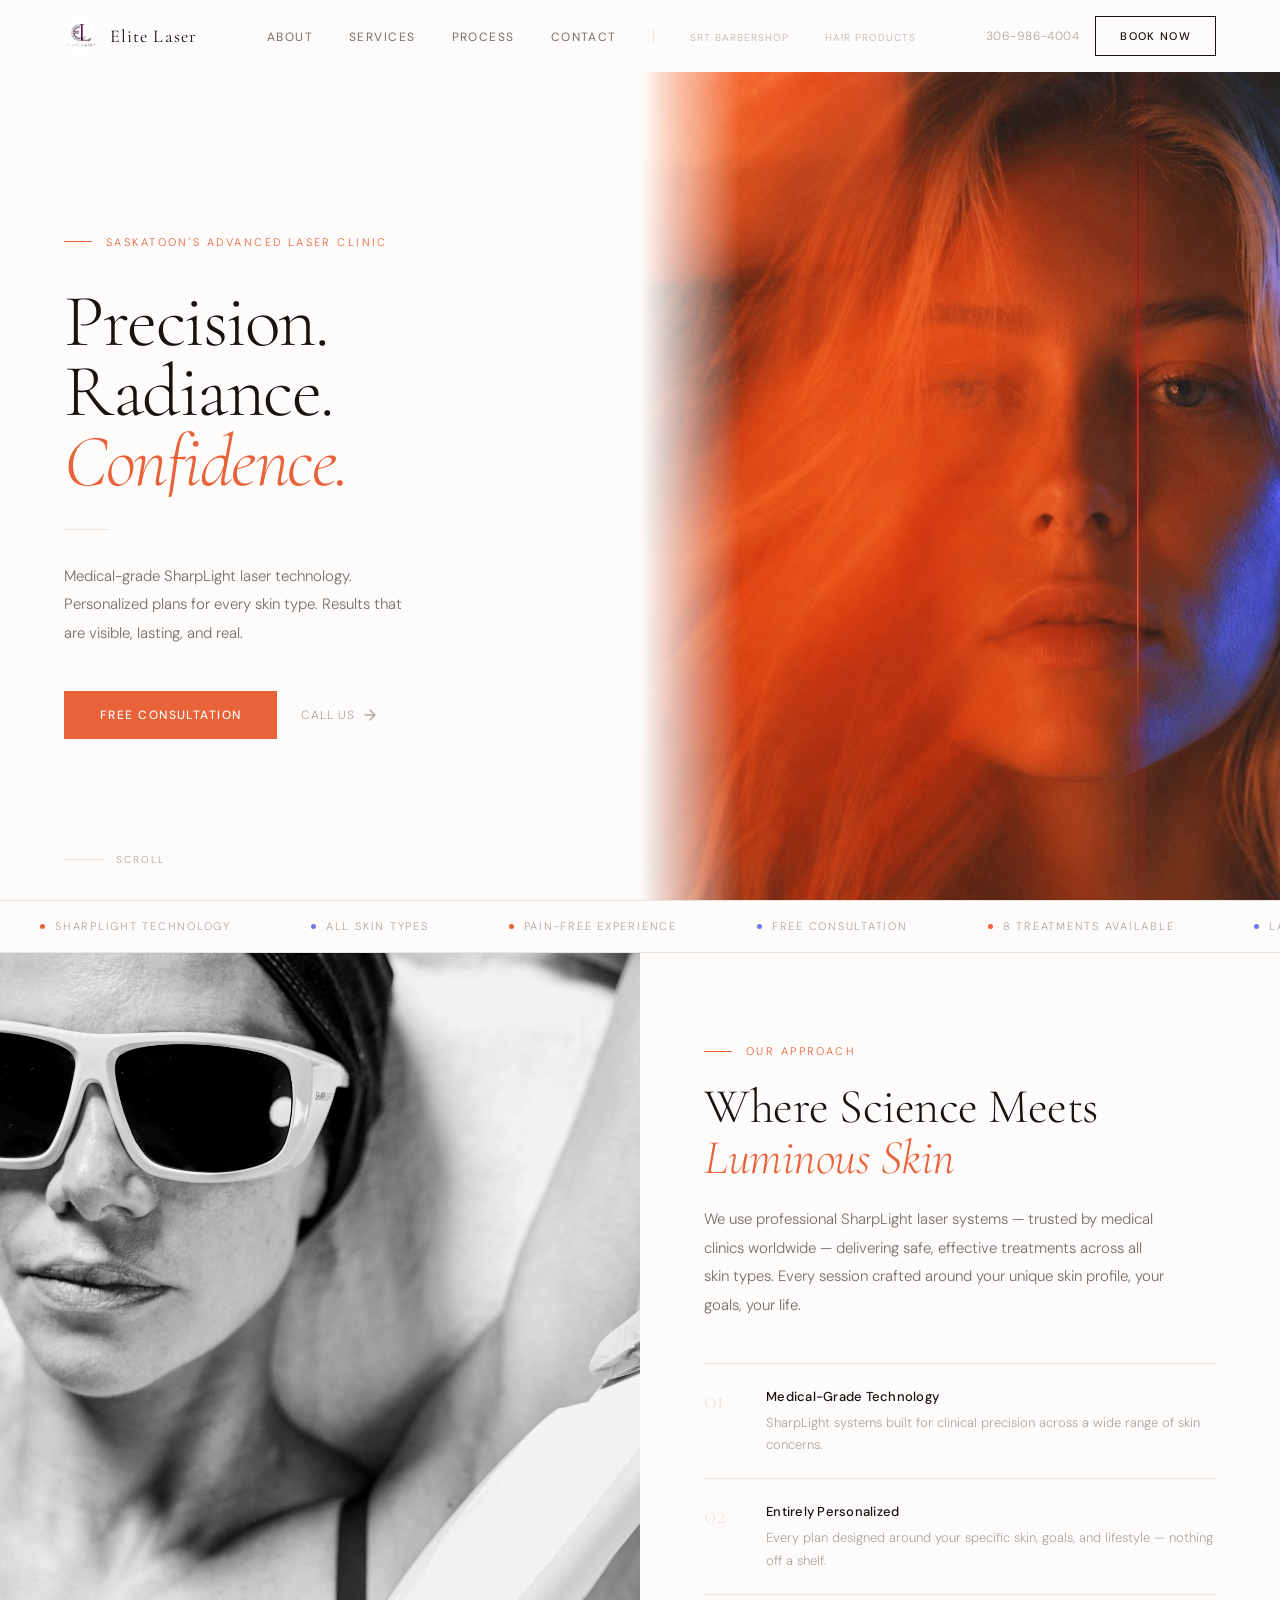
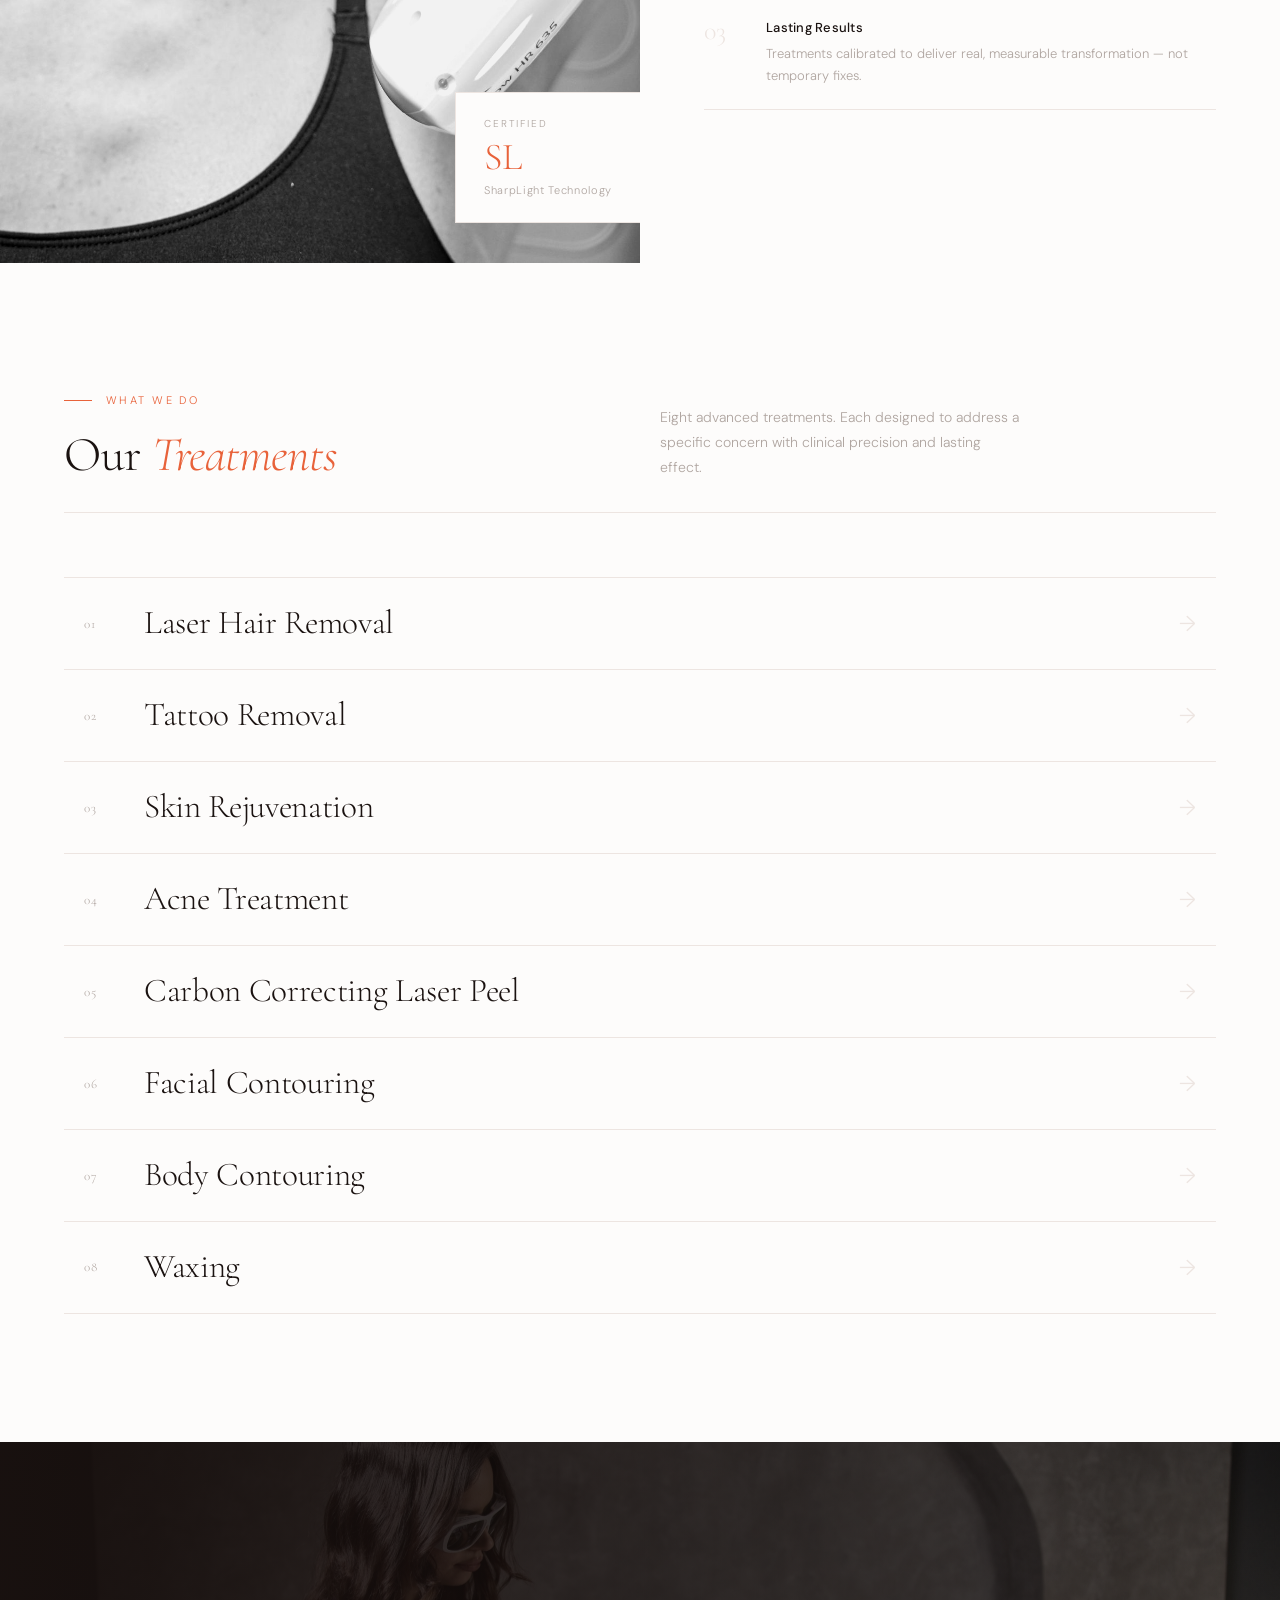
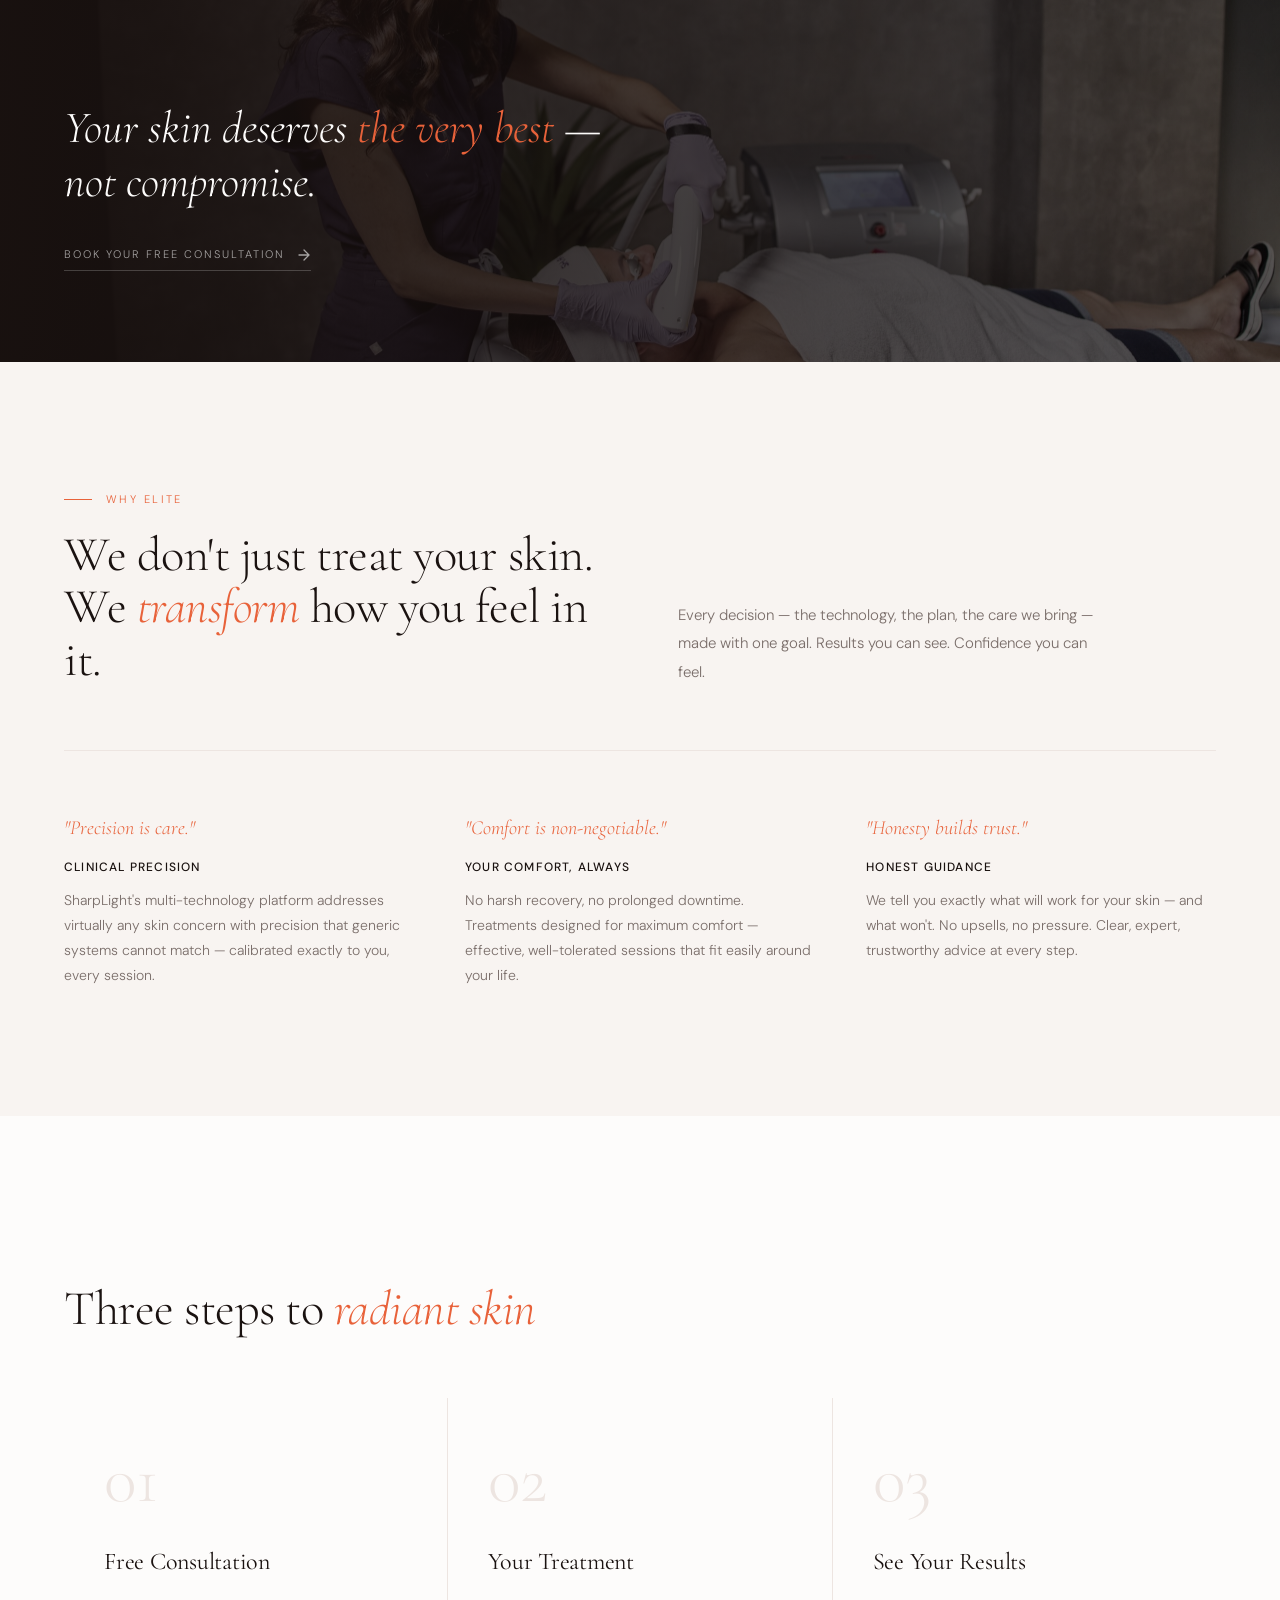
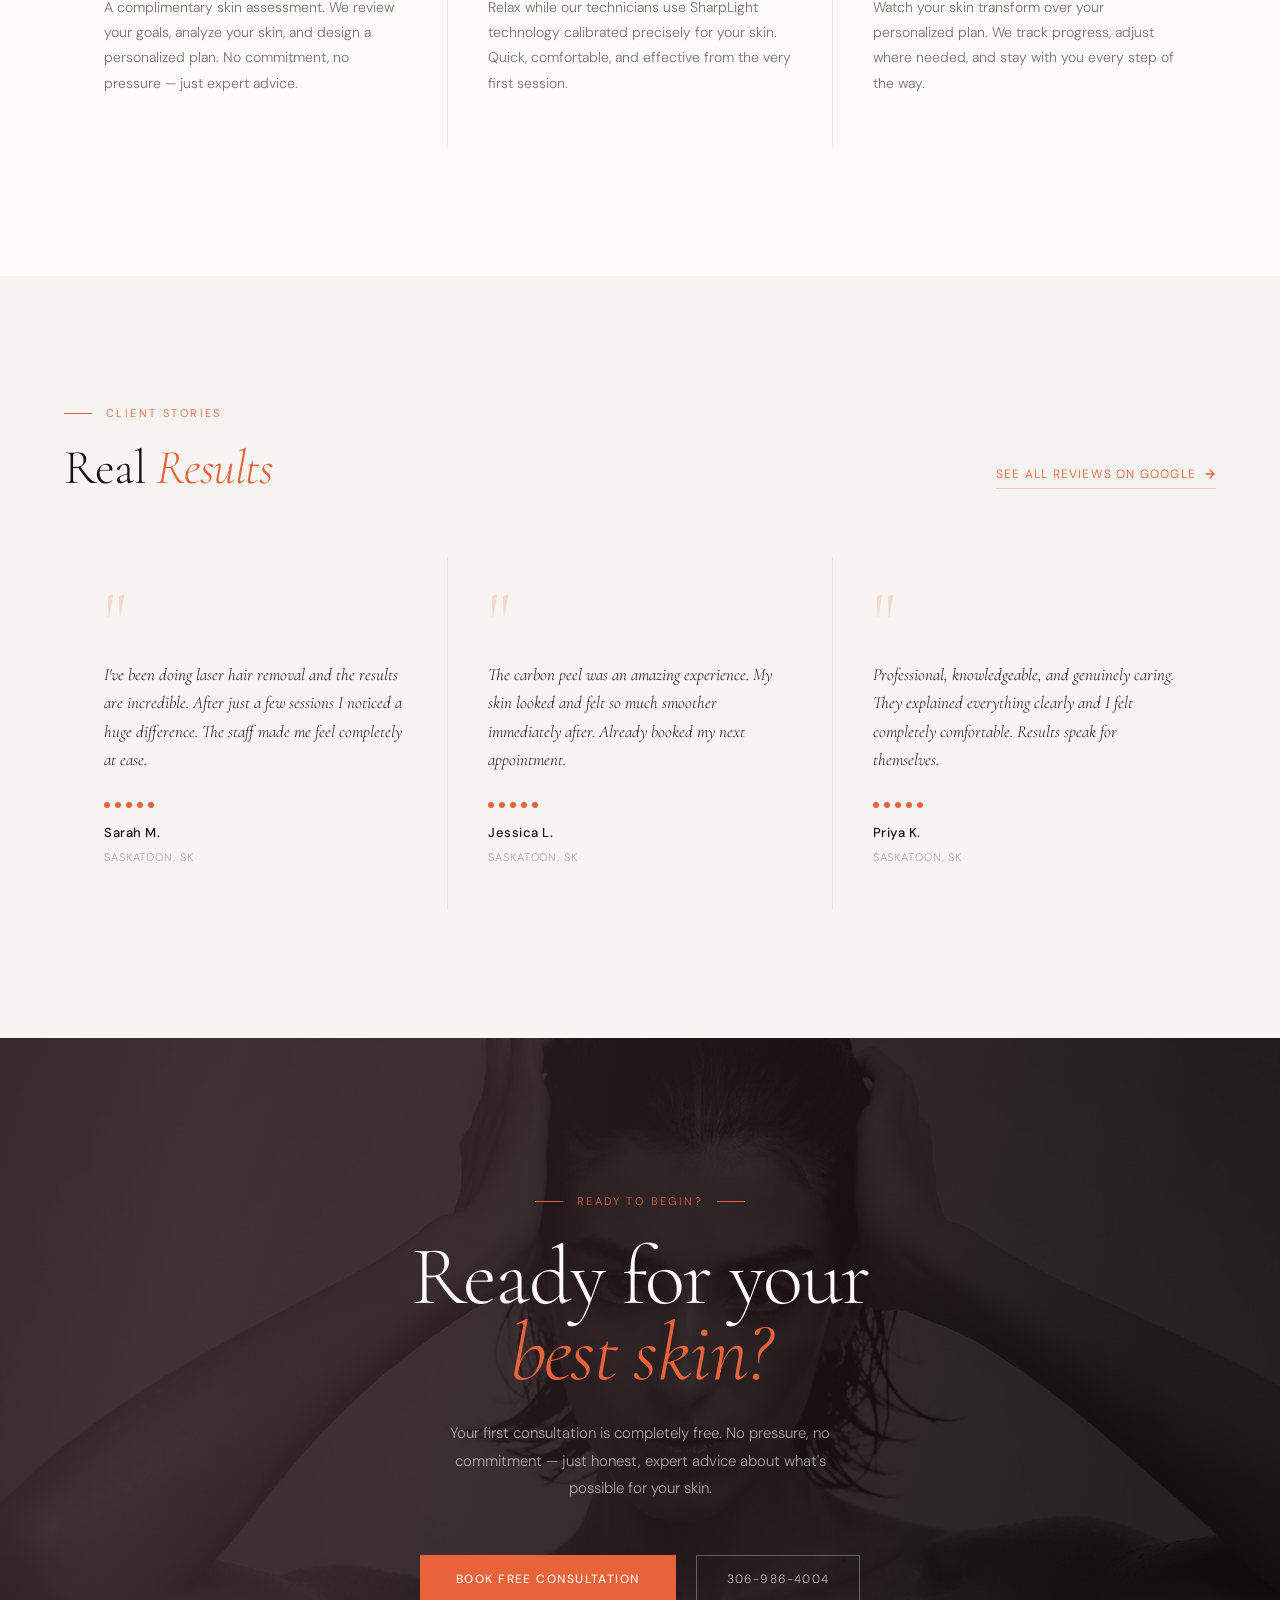
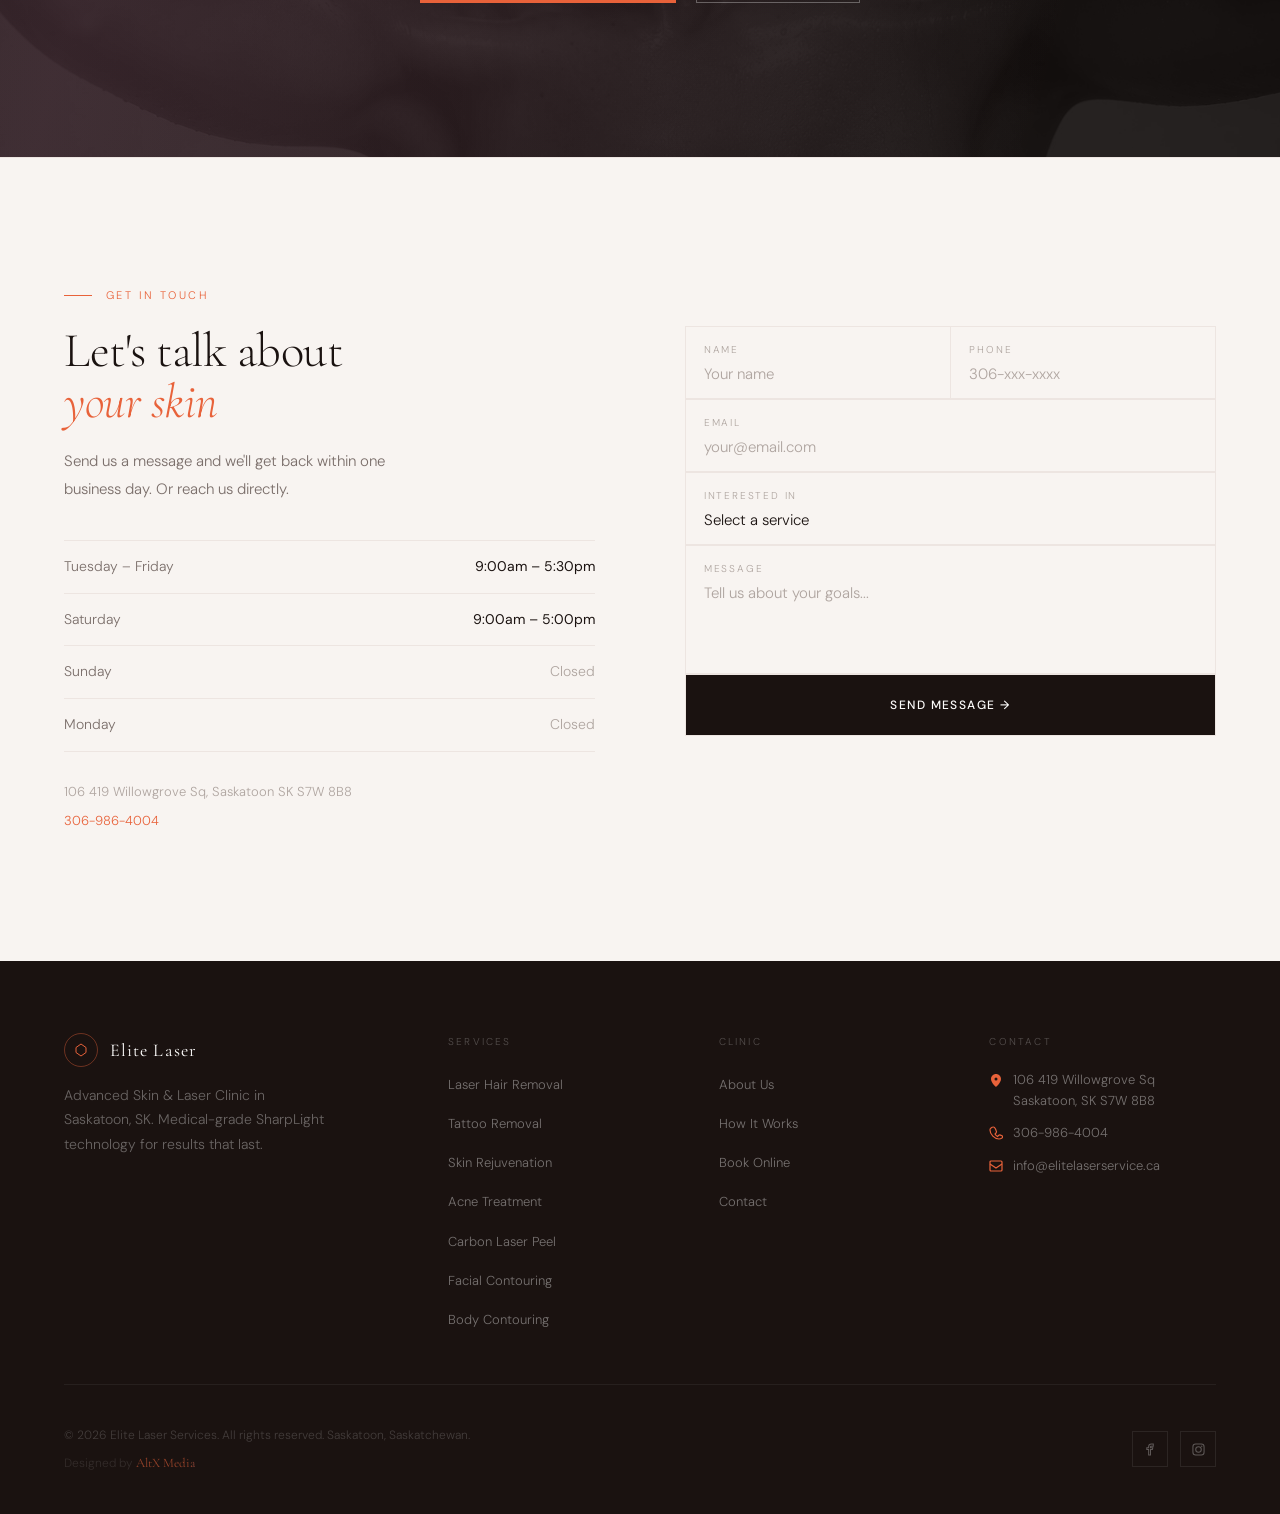
==== index.html @ a950fe48 "commit" ====
<!DOCTYPE html>
<html lang="en-CA">
<head>
<meta charset="UTF-8"/>
<meta name="viewport" content="width=device-width,initial-scale=1.0"/>
<meta http-equiv="X-UA-Compatible" content="IE=edge"/>

<!-- Primary SEO -->
<title>Elite Laser Services — Advanced Skin &amp; Laser Clinic Saskatoon | SharpLight Technology</title>
<meta name="description" content="Elite Laser Services in Saskatoon offers advanced laser treatments including laser hair removal, tattoo removal, skin rejuvenation, acne treatment, carbon laser peel, and body contouring. Medical-grade SharpLight technology. Free consultation."/>
<meta name="keywords" content="laser clinic Saskatoon, laser hair removal Saskatoon, tattoo removal Saskatoon, skin rejuvenation Saskatoon, acne laser treatment, carbon laser peel, body contouring, SharpLight laser, Elite Laser Services"/>
<meta name="robots" content="index, follow, max-image-preview:large, max-snippet:-1, max-video-preview:-1"/>
<meta name="author" content="Elite Laser Services"/>
<meta name="geo.region" content="CA-SK"/>
<meta name="geo.placename" content="Saskatoon"/>
<meta name="geo.position" content="52.1332;-106.6700"/>
<meta name="ICBM" content="52.1332, -106.6700"/>
<link rel="canonical" href="https://elitelaserservice.ca/"/>

<!-- Open Graph / Facebook -->
<meta property="og:type" content="website"/>
<meta property="og:url" content="https://elitelaserservice.ca/"/>
<meta property="og:title" content="Elite Laser Services — Advanced Skin &amp; Laser Clinic Saskatoon"/>
<meta property="og:description" content="Medical-grade SharpLight laser treatments in Saskatoon. Hair removal, tattoo removal, skin rejuvenation, and more. Free consultation."/>
<meta property="og:image" content="https://elitelaserservice.ca/hero.png"/>
<meta property="og:image:width" content="1200"/>
<meta property="og:image:height" content="630"/>
<meta property="og:locale" content="en_CA"/>
<meta property="og:site_name" content="Elite Laser Services"/>

<!-- Twitter Card -->
<meta name="twitter:card" content="summary_large_image"/>
<meta name="twitter:title" content="Elite Laser Services — Advanced Skin &amp; Laser Clinic Saskatoon"/>
<meta name="twitter:description" content="Medical-grade SharpLight laser treatments in Saskatoon. Free consultation."/>
<meta name="twitter:image" content="https://elitelaserservice.ca/hero.png"/>

<!-- Favicon placeholder -->
<link rel="icon" type="image/png" href="/favicon.png"/>
<link rel="apple-touch-icon" href="/favicon.png"/>
<meta name="theme-color" content="#1A1210"/>
<meta name="mobile-web-app-capable" content="yes"/>
<meta name="apple-mobile-web-app-status-bar-style" content="black-translucent"/>

<!-- Performance -->
<link rel="preload" href="hero.png" as="image"/>
<link rel="dns-prefetch" href="https://fonts.googleapis.com"/>
<link rel="preconnect" href="https://fonts.googleapis.com"/>
<link rel="preconnect" href="https://fonts.gstatic.com" crossorigin/>
<link href="https://fonts.googleapis.com/css2?family=Cormorant+Garamond:ital,wght@0,300;0,400;0,600;1,300;1,400;1,600&family=DM+Sans:opsz,wght@9..40,300;9..40,400;9..40,500&display=swap" rel="stylesheet"/>
<style>
*,*::before,*::after{box-sizing:border-box;margin:0;padding:0}
:root{
  --white:#FDFCFB;
  --off:#F8F4F1;
  --fire:#E8623A;
  --fire-l:rgba(232,98,58,0.1);
  --fire-b:rgba(232,98,58,0.3);
  --fire-d:#C44820;
  --blue:#6B7AE8;
  --blue-l:rgba(107,122,232,0.08);
  --ink:#1A1210;
  --mid:#7A6E6A;
  --muted:#AFA5A0;
  --border:#EDE5E1;
  --fd:'Cormorant Garamond',Georgia,serif;
  --fb:'DM Sans',sans-serif;
  --ease:cubic-bezier(0.16,1,0.3,1);
  --nav:72px;
  --g:clamp(20px,5vw,72px);
  --max:1360px;
}
html{font-size:16px;scroll-behavior:smooth}
body{background:var(--white);color:var(--ink);font-family:var(--fb);font-weight:300;line-height:1.7;overflow-x:hidden;cursor:none}
img{max-width:100%;display:block}
a{text-decoration:none;color:inherit}
button{border:none;background:none;font:inherit;cursor:none}
::selection{background:var(--fire-l);color:var(--fire-d)}

/* ══ CURSOR ══ */
#cd{position:fixed;width:7px;height:7px;background:var(--fire);border-radius:50%;pointer-events:none;z-index:9999;left:-200px;top:-200px;transform:translate(-50%,-50%);box-shadow:0 0 6px 2px rgba(232,98,58,0.6);animation:pdot 2s ease-in-out infinite;will-change:left,top}
#cr{position:fixed;width:28px;height:28px;border:1px solid rgba(232,98,58,0.4);border-radius:50%;pointer-events:none;z-index:9998;left:-200px;top:-200px;transform:translate(-50%,-50%);animation:pring 2s ease-in-out infinite;will-change:left,top}
#cr2{position:fixed;width:52px;height:52px;border:1px solid rgba(232,98,58,0.12);border-radius:50%;pointer-events:none;z-index:9997;left:-200px;top:-200px;transform:translate(-50%,-50%);animation:pring2 2s ease-in-out infinite;will-change:left,top}
@keyframes pdot{0%,100%{box-shadow:0 0 4px 1px rgba(232,98,58,0.5);transform:translate(-50%,-50%) scale(1)}50%{box-shadow:0 0 12px 4px rgba(232,98,58,0.8);transform:translate(-50%,-50%) scale(1.4)}}
@keyframes pring{0%,100%{opacity:0.4;transform:translate(-50%,-50%) scale(1)}50%{opacity:0.85;transform:translate(-50%,-50%) scale(1.1)}}
@keyframes pring2{0%,100%{opacity:0.08;transform:translate(-50%,-50%) scale(1)}50%{opacity:0.2;transform:translate(-50%,-50%) scale(1.1)}}
body.hov #cd{animation:none;transform:translate(-50%,-50%) scale(1.1);box-shadow:0 0 8px 3px rgba(232,98,58,0.9)}
body.hov #cr{animation:none;opacity:0.9;transform:translate(-50%,-50%) scale(1);border-color:rgba(232,98,58,0.7);width:36px;height:36px}
body.hov #cr2{animation:none;opacity:0.12;transform:translate(-50%,-50%) scale(1)}

/* ══ NAV ══ */
nav{position:fixed;top:0;left:0;right:0;z-index:200;height:var(--nav);display:flex;align-items:center;transition:background .4s,box-shadow .4s,border-color .4s}
nav.sc{background:rgba(253,252,251,0.96);backdrop-filter:blur(20px);-webkit-backdrop-filter:blur(20px);border-bottom:1px solid var(--border);box-shadow:0 1px 24px rgba(26,18,16,0.05)}
.ni{width:100%;max-width:var(--max);margin:0 auto;padding:0 var(--g);display:flex;align-items:center;justify-content:space-between}
.logo{display:flex;align-items:center;gap:12px}
.logo-mark{width:34px;height:34px;border:1px solid var(--fire);border-radius:50%;display:flex;align-items:center;justify-content:center;transition:background .25s;flex-shrink:0;animation:logopulse 3s ease-in-out infinite}
@keyframes logopulse{
  0%,100%{box-shadow:0 0 0 0 rgba(232,98,58,0.0)}
  50%{box-shadow:0 0 0 6px rgba(232,98,58,0.18),0 0 16px rgba(232,98,58,0.1)}
}
.logo-mark:hover{background:var(--fire-l)}
.logo-text{font-family:var(--fd);font-size:18px;font-weight:400;letter-spacing:.06em;color:var(--ink)}
.nl{display:flex;gap:36px;list-style:none;align-items:center}
.nl a{font-size:12px;font-weight:400;letter-spacing:.12em;text-transform:uppercase;color:var(--mid);transition:color .25s;position:relative}
.nl-sep{width:1px;height:14px;background:var(--border);align-self:center;flex-shrink:0}
.nl-sister{font-size:10px !important;letter-spacing:.1em !important;color:var(--muted) !important;opacity:0.7}
.nl-sister:hover{opacity:1;color:var(--fire) !important}
.nl-sister::after{display:none !important}
.nl a::after{content:'';position:absolute;bottom:-3px;left:0;width:0;height:1px;background:var(--fire);transition:width .35s var(--ease)}
.nl a:hover{color:var(--ink)}.nl a:hover::after{width:100%}
.na{display:flex;align-items:center;gap:16px}
.nav-phone{font-size:12px;color:var(--muted);letter-spacing:.04em;transition:color .2s}
.nav-phone:hover{color:var(--ink)}
.nav-book{display:inline-flex;align-items:center;gap:8px;padding:10px 24px;border:1px solid var(--ink);color:var(--ink);font-family:var(--fb);font-size:11px;font-weight:500;letter-spacing:.12em;text-transform:uppercase;transition:background .25s,color .25s,border-color .25s}
.nav-book:hover{background:var(--fire);color:var(--white);border-color:var(--fire)}
.nav-toggle{display:none;flex-direction:column;gap:5px;width:24px;padding:3px 0;cursor:none}
.nav-toggle span{display:block;height:1px;background:var(--ink);transition:all .3s}
@media(max-width:1100px){
  .hero{display:block !important;position:relative;min-height:100svh;background:var(--ink)}
  .hero-right{display:none !important;width:0 !important;height:0 !important;overflow:hidden !important;position:absolute !important}
  .hero-mobile-bg{display:block !important;position:absolute;top:0;left:0;right:0;bottom:0;width:100%;height:100%;object-fit:cover;object-position:center center;filter:brightness(0.28) saturate(0.5);z-index:0}
  .hero-left{position:relative;z-index:1;width:100% !important;min-height:100svh;display:flex !important;flex-direction:column !important;justify-content:center !important;padding:clamp(100px,14vh,130px) 24px 56px !important;background:transparent !important}
  .hero-h{color:var(--white) !important}
  .hero-sub{color:rgba(255,255,255,0.65) !important}
  .hero-divider{background:rgba(255,255,255,0.15) !important}
  .hero-scroll-text{color:rgba(255,255,255,0.4) !important}
  .btn-ghost{color:rgba(255,255,255,0.5) !important}
  .btn-ghost:hover{color:var(--white) !important}
  nav:not(.sc) .logo-text{color:var(--white)}
  nav:not(.sc) .nav-phone{color:rgba(255,255,255,0.55)}
  nav:not(.sc) .nav-book{border-color:rgba(255,255,255,0.4);color:var(--white)}
  nav:not(.sc) .nav-book:hover{background:var(--fire);border-color:var(--fire)}
  nav:not(.sc) .nav-toggle span{background:var(--white)}
  nav:not(.sc) .logo-mark{border-color:rgba(255,255,255,0.5)}
  .about{display:block !important}
  .about-img-wrap{min-height:300px}
  .about-badge{right:0}
  .services-header{grid-template-columns:1fr}
  .why-top{grid-template-columns:1fr}
  .why-cols{grid-template-columns:1fr 1fr}
  .process-steps{grid-template-columns:1fr}
  .testi-grid{grid-template-columns:1fr}
  .contact-inner{grid-template-columns:1fr}
  .foot-top{grid-template-columns:1fr 1fr}
}


/* ══ HERO ══ */
.hero{display:grid;grid-template-columns:1fr 1fr;min-height:100vh;min-height:100dvh;padding-top:var(--nav);overflow:hidden;position:relative}
.hero-left{display:flex;flex-direction:column;justify-content:center;padding:clamp(48px,6vh,80px) clamp(32px,5vw,88px);position:relative;z-index:1;background:var(--white);min-height:0}
.hero-eyebrow{display:flex;align-items:center;gap:14px;margin-bottom:36px;opacity:0;transform:translateY(16px);animation:up .8s var(--ease) .5s forwards}
.hero-eyebrow-line{width:28px;height:1px;background:var(--fire);flex-shrink:0}
.hero-eyebrow-text{font-size:11px;letter-spacing:.22em;text-transform:uppercase;color:var(--fire)}
.hero-h{font-family:var(--fd);font-size:clamp(52px,5.8vw,94px);font-weight:300;line-height:.94;letter-spacing:-.02em;color:var(--ink);opacity:0;transform:translateY(28px);animation:up 1.1s var(--ease) .7s forwards}

/* ── CONFIDENCE animated text ── */
.hero-h .fire-blue{
  display:block;font-style:italic;font-weight:300;
  background:linear-gradient(90deg,var(--fire) 0%,var(--fire) 30%,var(--blue) 50%,var(--fire) 70%,var(--fire) 100%);
  background-size:300% 100%;
  background-position:0% 50%;
  -webkit-background-clip:text;
  background-clip:text;
  -webkit-text-fill-color:transparent;
  color:transparent;
  animation:liquidFire 4s ease-in-out infinite 2s;
}
@keyframes liquidFire{
  0%{background-position:0% 50%}
  40%{background-position:100% 50%}
  60%{background-position:100% 50%}
  100%{background-position:0% 50%}
}

.hero-divider{width:44px;height:1px;background:var(--border);margin:32px 0;opacity:0;animation:fadein .8s ease 1.1s forwards}
.hero-sub{font-size:15px;color:var(--mid);line-height:1.9;max-width:340px;opacity:0;transform:translateY(12px);animation:up .8s var(--ease) 1s forwards}
.hero-actions{margin-top:44px;display:flex;align-items:center;gap:24px;flex-wrap:wrap;opacity:0;transform:translateY(12px);animation:up .8s var(--ease) 1.2s forwards}
.btn-primary{display:inline-flex;align-items:center;gap:10px;padding:14px 36px;background:var(--fire);color:var(--white);font-family:var(--fb);font-size:12px;font-weight:500;letter-spacing:.12em;text-transform:uppercase;transition:background .25s,transform .2s}
.btn-primary:hover{background:var(--fire-d);transform:translateY(-1px)}
.btn-ghost{display:inline-flex;align-items:center;gap:8px;font-size:12px;letter-spacing:.08em;color:var(--muted);text-transform:uppercase;transition:color .25s}
.btn-ghost svg{transition:transform .3s var(--ease)}
.btn-ghost:hover{color:var(--ink)}.btn-ghost:hover svg{transform:translateX(4px)}
.hero-scroll{position:absolute;bottom:32px;left:clamp(32px,5vw,88px);display:flex;align-items:center;gap:12px;opacity:0;animation:fadein .8s ease 2.2s forwards}
.hero-scroll-line{width:40px;height:1px;background:var(--border);position:relative;overflow:hidden}
.hero-scroll-line::after{content:'';position:absolute;top:0;left:-100%;width:100%;height:100%;background:var(--fire);animation:slideline 2.4s ease-in-out 2.4s infinite}
@keyframes slideline{0%{left:-100%}100%{left:100%}}
.hero-scroll-text{font-size:10px;letter-spacing:.2em;text-transform:uppercase;color:var(--muted)}

/* hero right */
.hero-right{position:relative;overflow:hidden;opacity:0;animation:fadein 1.2s ease .3s forwards;background:var(--ink)}
.hero-right img{width:100%;height:100%;object-fit:cover;object-position:center 15%}
.hero-bleed{position:absolute;top:0;left:0;width:100px;height:100%;background:linear-gradient(to right,var(--white),transparent);z-index:1;pointer-events:none}
/* laser canvas */
#laser-canvas{position:absolute;top:0;left:0;width:100%;height:100%;pointer-events:none;z-index:2}

@keyframes up{to{opacity:1;transform:none}}
@keyframes fadein{to{opacity:1}}

/* ══ TICKER ══ */
.ticker{border-top:1px solid var(--border);border-bottom:1px solid var(--border);background:var(--white);overflow:hidden;white-space:nowrap;position:relative}
.ticker-track{display:inline-flex;animation:ticker 22s linear infinite}
.ticker-track:hover{animation-play-state:paused}
.ticker-item{display:inline-flex;align-items:center;gap:10px;padding:16px 40px;font-size:11px;letter-spacing:.16em;text-transform:uppercase;color:var(--muted)}
.ticker-dot{width:5px;height:5px;border-radius:50%;background:var(--fire);flex-shrink:0}
.ticker-dot.blue{background:var(--blue)}
@keyframes ticker{0%{transform:translateX(0)}100%{transform:translateX(-50%)}}

/* ══ SHARED ══ */
.wrap{max-width:var(--max);margin:0 auto;padding:0 var(--g)}
.sec-label{display:flex;align-items:center;gap:14px;margin-bottom:20px}
.sec-label-line{width:28px;height:1px;background:var(--fire);flex-shrink:0}
.sec-label-text{font-size:11px;letter-spacing:.22em;text-transform:uppercase;color:var(--fire)}
.sec-h{font-family:var(--fd);font-size:clamp(34px,3.8vw,56px);font-weight:300;line-height:1.05;letter-spacing:-.01em;color:var(--ink)}
.sec-h em{font-style:italic;color:var(--fire)}
.body-copy{font-size:15px;color:var(--mid);line-height:1.9}

/* ══ ABOUT — crossfading images ══ */
.about{display:grid;grid-template-columns:1fr 1fr}
.about-img-wrap{position:relative;overflow:hidden;min-height:600px}
.about-img-wrap .cf-img{
  position:absolute;inset:0;
  width:100%;height:100%;
  object-fit:cover;object-position:center top;
  opacity:0;
  transition:opacity 1.2s ease;
  filter:grayscale(1) contrast(1.15) brightness(0.95);
}
.about-img-wrap .cf-img.active{opacity:1}
.about-badge{position:absolute;bottom:40px;right:0;background:var(--white);border:1px solid var(--border);border-right:none;padding:22px 28px;z-index:2}
.badge-label{font-size:10px;letter-spacing:.18em;text-transform:uppercase;color:var(--muted);margin-bottom:6px}
.badge-value{font-family:var(--fd);font-size:38px;font-weight:300;color:var(--fire);line-height:1}
.badge-sub{font-size:11px;color:var(--muted);margin-top:5px;letter-spacing:.06em}
.about-text{padding:clamp(60px,7vw,100px) clamp(32px,5vw,88px);display:flex;flex-direction:column;justify-content:center;background:var(--white)}
.pillars{margin-top:44px}
.pillar{display:grid;grid-template-columns:44px 1fr;gap:0 18px;padding:22px 0;border-bottom:1px solid var(--border)}
.pillar:first-child{border-top:1px solid var(--border)}
.pillar-num{font-family:var(--fd);font-size:26px;font-weight:300;color:var(--border);line-height:1.1;transition:color .4s}
.pillar:hover .pillar-num{color:var(--fire)}
.pillar-title{font-size:13px;font-weight:500;color:var(--ink);margin-bottom:4px;letter-spacing:.02em}
.pillar-desc{font-size:13px;color:var(--muted);line-height:1.7}

/* ══ SERVICES — full block hover ══ */
.services{padding:clamp(80px,10vw,130px) 0;background:var(--white)}
.services-header{display:grid;grid-template-columns:1fr 1fr;gap:40px;align-items:end;margin-bottom:64px;padding-bottom:32px;border-bottom:1px solid var(--border)}
.services-note{font-size:14px;color:var(--muted);line-height:1.8;max-width:360px}
.svc-list{border-top:1px solid var(--border)}
.svc-row{
  display:grid;grid-template-columns:60px 1fr 40px;
  align-items:center;
  padding:28px 20px;
  border-bottom:1px solid var(--border);
  background:var(--white);
  transition:background .3s,padding-left .35s var(--ease),color .3s;
  text-decoration:none;color:var(--ink);
  cursor:none;
}
.svc-row:hover{background:var(--fire);padding-left:32px;color:var(--white)}
.svc-idx{font-family:var(--fd);font-size:13px;font-weight:300;letter-spacing:.08em;transition:color .3s;color:var(--muted)}
.svc-row:hover .svc-idx{color:rgba(255,255,255,0.6)}
.svc-main{}
.svc-name{font-family:var(--fd);font-size:clamp(22px,2.6vw,36px);font-weight:300;letter-spacing:-.01em;line-height:1.05;transition:color .3s;color:var(--ink)}
.svc-row:hover .svc-name{color:var(--white)}
.svc-desc{font-size:13px;color:var(--muted);line-height:1.7;max-height:0;overflow:hidden;opacity:0;margin-top:0;transition:max-height .5s var(--ease),opacity .35s,margin-top .35s}
.svc-row:hover .svc-desc{max-height:80px;opacity:1;margin-top:8px;color:rgba(255,255,255,0.75)}
.svc-arr{font-size:22px;font-weight:300;color:var(--border);transition:color .3s,transform .4s var(--ease);text-align:right;line-height:1}
.svc-row:hover .svc-arr{color:var(--white);transform:translateX(4px)}

/* ══ FULL BLEED ══ */
.fbleed{position:relative;height:520px;overflow:hidden}
.fbleed img{width:100%;height:100%;object-fit:cover;object-position:center 40%;filter:brightness(0.42) saturate(0.6);transition:transform 1.2s var(--ease)}
.fbleed:hover img{transform:scale(1.03)}
.fbleed-over{position:absolute;inset:0;background:linear-gradient(to right,rgba(26,18,16,0.92) 0%,rgba(26,18,16,0.45) 55%,rgba(26,18,16,0.08) 100%)}
.fbleed-content{position:absolute;top:50%;left:var(--g);transform:translateY(-50%);max-width:560px}
.fbleed-content blockquote{font-family:var(--fd);font-size:clamp(26px,3.5vw,48px);font-weight:300;font-style:italic;color:var(--white);line-height:1.2}
.fbleed-content blockquote em{color:var(--fire)}
.fbleed-cta{display:inline-flex;align-items:center;gap:12px;margin-top:36px;font-size:11px;letter-spacing:.18em;text-transform:uppercase;color:rgba(255,255,255,0.6);border-bottom:1px solid rgba(255,255,255,0.2);padding-bottom:6px;transition:color .3s,border-color .3s,gap .3s}
.fbleed-cta:hover{color:var(--white);gap:18px;border-color:rgba(255,255,255,0.5)}

/* ══ WHY ══ */
.why{padding:clamp(80px,10vw,130px) 0;background:var(--off)}
.why-top{display:grid;grid-template-columns:1fr 1fr;gap:clamp(40px,6vw,100px);padding-bottom:64px;border-bottom:1px solid var(--border);margin-bottom:64px;align-items:end}
.why-stmt{font-family:var(--fd);font-size:clamp(30px,3.8vw,52px);font-weight:300;line-height:1.08;letter-spacing:-.01em;color:var(--ink)}
.why-stmt em{font-style:italic;color:var(--fire)}
.why-cols{display:grid;grid-template-columns:repeat(3,1fr);gap:clamp(32px,4vw,64px)}
.why-col-quote{font-family:var(--fd);font-size:20px;font-style:italic;font-weight:300;color:var(--fire);line-height:1.3;margin-bottom:16px}
.why-col-title{font-size:12px;font-weight:500;color:var(--ink);letter-spacing:.1em;text-transform:uppercase;margin-bottom:10px}
.why-col-desc{font-size:14px;color:var(--mid);line-height:1.8}

/* ══ PROCESS ══ */
.process{padding:clamp(80px,10vw,130px) 0;background:var(--white)}
.process-steps{margin-top:64px;display:grid;grid-template-columns:repeat(3,1fr);gap:1px;background:var(--border)}
.process-step{background:var(--white);padding:48px 40px 52px;position:relative;overflow:hidden;transition:background .35s}
.process-step::before{content:'';position:absolute;top:0;left:0;right:0;height:2px;background:linear-gradient(to right,var(--fire),var(--blue));transform:scaleX(0);transform-origin:left;transition:transform .6s var(--ease)}
.process-step:hover{background:var(--off)}.process-step:hover::before{transform:scaleX(1)}
.step-num{font-family:var(--fd);font-size:68px;font-weight:300;color:var(--border);line-height:1;margin-bottom:28px;transition:color .4s}
.process-step:hover .step-num{color:rgba(232,98,58,0.1)}
.step-title{font-family:var(--fd);font-size:24px;font-weight:400;color:var(--ink);margin-bottom:12px;letter-spacing:-.01em}
.step-desc{font-size:14px;color:var(--mid);line-height:1.8}

/* ══ TESTIMONIALS ══ */
.testi{padding:clamp(80px,10vw,130px) 0;background:var(--off)}
.testi-grid{margin-top:64px;display:grid;grid-template-columns:repeat(3,1fr);gap:1px;background:var(--border)}
.testi-card{background:var(--off);padding:44px 40px;transition:background .35s}
.testi-card:hover{background:var(--white)}
.testi-qm{font-family:var(--fd);font-size:80px;line-height:.5;color:var(--fire);opacity:.18;margin-bottom:20px;display:block}
.testi-text{font-family:var(--fd);font-size:17px;font-style:italic;font-weight:300;color:var(--ink);line-height:1.65;margin-bottom:28px}
.testi-stars{display:flex;gap:5px;margin-bottom:14px}
.star{width:6px;height:6px;background:var(--fire);border-radius:50%}
.testi-author{font-size:13px;font-weight:500;color:var(--ink);letter-spacing:.04em}
.testi-loc{font-size:11px;color:var(--muted);margin-top:4px;letter-spacing:.08em;text-transform:uppercase}

/* ══ CTA ══ */
.cta{padding:clamp(100px,12vw,160px) 0;background:var(--ink);text-align:center;position:relative;overflow:hidden}
.cta-bg-img{position:absolute;inset:0;width:100%;height:100%;object-fit:cover;object-position:center 30%;filter:brightness(0.28) saturate(0.15);z-index:0}
.cta-overlay{position:absolute;inset:0;z-index:1;background:rgba(26,18,16,0.52)}
.cta-light-leak{
  position:absolute;inset:0;z-index:2;pointer-events:none;
  overflow:hidden;
}
/* orange pass */
.cta-light-leak::before{
  content:'';
  position:absolute;inset:0;
  background:linear-gradient(105deg,
    transparent 0%,
    transparent 25%,
    rgba(232,98,58,0.08) 40%,
    rgba(232,98,58,0.13) 50%,
    rgba(232,98,58,0.08) 60%,
    transparent 75%,
    transparent 100%
  );
  background-size:300% 100%;
  background-position:220% 0;
  animation:leak-orange 9s ease-in-out infinite;
}
/* blue pass — offset by 4.5s so they never overlap */
.cta-light-leak::after{
  content:'';
  position:absolute;inset:0;
  background:linear-gradient(105deg,
    transparent 0%,
    transparent 25%,
    rgba(107,122,232,0.06) 40%,
    rgba(107,122,232,0.1) 50%,
    rgba(107,122,232,0.06) 60%,
    transparent 75%,
    transparent 100%
  );
  background-size:300% 100%;
  background-position:220% 0;
  animation:leak-blue 9s ease-in-out infinite 4.5s;
}
@keyframes leak-orange{
  0%{background-position:240% 0;opacity:0}
  8%{opacity:1}
  42%{background-position:-40% 0;opacity:1}
  58%{background-position:-40% 0;opacity:0.6}
  92%{background-position:240% 0;opacity:0}
  100%{background-position:240% 0;opacity:0}
}
@keyframes leak-blue{
  0%{background-position:240% 0;opacity:0}
  8%{opacity:1}
  42%{background-position:-40% 0;opacity:1}
  58%{background-position:-40% 0;opacity:0.6}
  92%{background-position:240% 0;opacity:0}
  100%{background-position:240% 0;opacity:0}
}
.cta-inner{max-width:var(--max);margin:0 auto;padding:0 var(--g);position:relative;z-index:2}
.cta-eyebrow{display:flex;align-items:center;justify-content:center;gap:14px;margin-bottom:28px}
.cta-eyebrow-line{width:28px;height:1px;background:var(--fire);flex-shrink:0}
.cta-eyebrow-text{font-size:11px;letter-spacing:.22em;text-transform:uppercase;color:var(--fire)}
.cta-h{font-family:var(--fd);font-size:clamp(48px,6.5vw,96px);font-weight:300;line-height:.92;letter-spacing:-.02em;color:var(--white);margin-bottom:28px}
.cta-h em{font-style:italic;color:var(--fire)}
.cta-sub{font-size:15px;color:rgba(255,255,255,0.6);line-height:1.85;max-width:400px;margin:0 auto 52px}
.cta-btns{display:flex;align-items:center;justify-content:center;gap:20px;flex-wrap:wrap}
.btn-outline{display:inline-flex;align-items:center;gap:8px;padding:13px 30px;border:1px solid rgba(255,255,255,0.3);color:rgba(255,255,255,0.7);font-family:var(--fb);font-size:12px;letter-spacing:.1em;text-transform:uppercase;transition:border-color .25s,color .25s}
.btn-outline:hover{border-color:var(--white);color:var(--white)}

/* ══ CONTACT ══ */
.contact{padding:clamp(80px,10vw,130px) 0;background:var(--off);border-top:1px solid var(--border)}
.contact-inner{max-width:var(--max);margin:0 auto;padding:0 var(--g);display:grid;grid-template-columns:1fr 1fr;gap:clamp(48px,7vw,100px);align-items:start}
.hours{margin-top:36px}
.hr-row{display:flex;justify-content:space-between;padding:14px 0;border-bottom:1px solid var(--border);font-size:14px}
.hr-row:first-child{border-top:1px solid var(--border)}
.hr-day{color:var(--mid)}.hr-time{color:var(--ink);font-weight:400}.hr-closed{color:var(--muted)}
.contact-addr{margin-top:28px;font-size:13px;color:var(--muted);line-height:1.8}
.contact-addr a{color:var(--fire);display:inline-block;margin-top:6px;transition:color .2s}
.contact-addr a:hover{color:var(--fire-d)}
.form-wrap{border:1px solid var(--border);margin-top:40px}
.f-row{display:grid;grid-template-columns:1fr 1fr}
.f-group{display:flex;flex-direction:column;border-bottom:1px solid var(--border)}
.f-group+.f-group{border-left:1px solid var(--border)}
.f-group.full{grid-column:1/-1;border-left:none}
.f-label{font-size:10px;letter-spacing:.18em;text-transform:uppercase;color:var(--muted);padding:14px 18px 0}
.f-input,.f-textarea,.f-select{background:transparent;border:none;outline:none;padding:6px 18px 14px;color:var(--ink);font-family:var(--fb);font-size:15px;font-weight:300;width:100%;transition:background .2s}
.f-group:focus-within{background:var(--fire-l)}
.f-input::placeholder,.f-textarea::placeholder{color:var(--muted)}
.f-textarea{resize:none;min-height:96px}
.f-select{appearance:none;-webkit-appearance:none;cursor:none;color:var(--muted)}
.f-select:focus,.f-select:valid{color:var(--ink)}
.f-select option{background:var(--white);color:var(--ink)}
.f-submit-row{border-top:1px solid var(--border)}
.btn-submit{width:100%;padding:20px;background:var(--ink);color:var(--white);font-family:var(--fb);font-size:12px;font-weight:500;letter-spacing:.12em;text-transform:uppercase;border:none;cursor:none;transition:background .25s;display:flex;align-items:center;justify-content:center;gap:10px}
.btn-submit:hover{background:var(--fire)}

/* ══ FOOTER ══ */
footer{background:var(--ink);padding:72px 0 40px}
.foot-inner{max-width:var(--max);margin:0 auto;padding:0 var(--g)}
.foot-top{display:grid;grid-template-columns:1.5fr 1fr 1fr 1fr;gap:44px;padding-bottom:52px;border-bottom:1px solid rgba(255,255,255,0.06)}
.foot-brand-desc{font-size:14px;color:rgba(255,255,255,0.35);line-height:1.75;margin-top:16px;max-width:260px}
.foot-col-h{font-size:10px;letter-spacing:.22em;text-transform:uppercase;color:rgba(255,255,255,0.25);margin-bottom:20px}
.foot-links{list-style:none;display:flex;flex-direction:column;gap:12px}
.foot-links a{font-size:13px;color:rgba(255,255,255,0.4);transition:color .2s}
.foot-links a:hover{color:var(--fire)}
.foot-ci{display:flex;gap:10px;margin-bottom:12px;align-items:flex-start}
.foot-ci svg{color:var(--fire);flex-shrink:0;margin-top:3px}
.foot-ci span,.foot-ci a{font-size:13px;color:rgba(255,255,255,0.4);line-height:1.6;transition:color .2s}
.foot-ci a:hover{color:var(--fire)}
.foot-bottom{margin-top:40px;display:flex;align-items:center;justify-content:space-between;flex-wrap:wrap;gap:16px}
.foot-copy{font-size:12px;color:rgba(255,255,255,0.18)}
.foot-socials{display:flex;gap:12px}
.soc-link{width:36px;height:36px;border:1px solid rgba(255,255,255,0.08);display:flex;align-items:center;justify-content:center;color:rgba(255,255,255,0.3);transition:border-color .2s,color .2s}
.soc-link:hover{border-color:var(--fire-b);color:var(--fire)}
.foot-logo{display:flex;align-items:center;gap:12px;margin-bottom:4px}
.foot-logo-mark{width:34px;height:34px;border:1px solid rgba(232,98,58,0.4);border-radius:50%;display:flex;align-items:center;justify-content:center;animation:logopulse 3s ease-in-out infinite}
.foot-logo-text{font-family:var(--fd);font-size:18px;font-weight:400;letter-spacing:.06em;color:var(--white)}

/* ══ REVEAL ══ */
.rv{opacity:0;transform:translateY(28px);transition:opacity 1s var(--ease),transform 1s var(--ease)}
.rv.vs{opacity:1;transform:none}
.d1{transition-delay:.12s}.d2{transition-delay:.22s}.d3{transition-delay:.32s}.d4{transition-delay:.44s}

/* ══ RESPONSIVE ══ */

@media(max-width:768px){
  body{cursor:auto}
  #cd,#cr,#cr2{display:none}
  .nl,.nav-phone{display:none}
  .nav-toggle{display:flex}
  .hero-h{font-size:clamp(40px,11vw,64px)}
  .hero-actions{flex-direction:column;align-items:flex-start}
  /* stack all grid sections */
  .about{grid-template-columns:1fr !important}
  .about-img-wrap{min-height:280px !important}
  .about-badge{left:16px !important;right:auto !important}
  .why-top{grid-template-columns:1fr}
  .why-cols{grid-template-columns:1fr}
  .process-steps{grid-template-columns:1fr !important}
  .testi-grid{grid-template-columns:1fr !important}
  .contact-inner{grid-template-columns:1fr !important}
  .f-row{grid-template-columns:1fr}
  .f-group+.f-group{border-left:none}
  .foot-top{grid-template-columns:1fr !important}
  /* services */
  .services-header{grid-template-columns:1fr}
  .svc-row{grid-template-columns:44px 1fr 28px;padding:20px 16px}
  /* cta */
  .cta-btns{flex-direction:column;align-items:center}
  /* ticker */
  .ds-inner{gap:12px;justify-content:flex-start}
}
/* hide mobile bg on desktop */
.hero-mobile-bg{display:none}
</style>

<!-- Structured Data — Local Business -->
<script type="application/ld+json">
{
  "@context": "https://schema.org",
  "@type": ["LocalBusiness", "MedicalBusiness", "HealthAndBeautyBusiness"],
  "@id": "https://elitelaserservice.ca/#business",
  "name": "Elite Laser Services",
  "description": "Advanced skin and laser clinic in Saskatoon offering medical-grade SharpLight laser treatments including laser hair removal, tattoo removal, skin rejuvenation, acne treatment, carbon laser peel, facial contouring, and body contouring.",
  "url": "https://elitelaserservice.ca",
  "telephone": "+13069864004",
  "email": "info@elitelaserservice.ca",
  "image": "https://elitelaserservice.ca/hero.png",
  "priceRange": "$$",
  "currenciesAccepted": "CAD",
  "paymentAccepted": "Cash, Credit Card, Debit",
  "address": {
    "@type": "PostalAddress",
    "streetAddress": "106 419 Willowgrove Square",
    "addressLocality": "Saskatoon",
    "addressRegion": "SK",
    "postalCode": "S7W 8B8",
    "addressCountry": "CA"
  },
  "geo": {
    "@type": "GeoCoordinates",
    "latitude": 52.1332,
    "longitude": -106.6700
  },
  "openingHoursSpecification": [
    {
      "@type": "OpeningHoursSpecification",
      "dayOfWeek": ["Tuesday","Wednesday","Thursday","Friday"],
      "opens": "09:00",
      "closes": "17:30"
    },
    {
      "@type": "OpeningHoursSpecification",
      "dayOfWeek": "Saturday",
      "opens": "09:00",
      "closes": "17:00"
    }
  ],
  "hasOfferCatalog": {
    "@type": "OfferCatalog",
    "name": "Laser & Skin Treatments",
    "itemListElement": [
      {"@type": "Offer", "itemOffered": {"@type": "Service", "name": "Laser Hair Removal", "url": "https://elitelaserservice.ca/services/laser-hair-removal"}},
      {"@type": "Offer", "itemOffered": {"@type": "Service", "name": "Tattoo Removal", "url": "https://elitelaserservice.ca/services/tattoo-removal"}},
      {"@type": "Offer", "itemOffered": {"@type": "Service", "name": "Skin Rejuvenation", "url": "https://elitelaserservice.ca/services/skin-rejuvenation"}},
      {"@type": "Offer", "itemOffered": {"@type": "Service", "name": "Acne Treatment", "url": "https://elitelaserservice.ca/services/acne-treatment"}},
      {"@type": "Offer", "itemOffered": {"@type": "Service", "name": "Carbon Correcting Laser Peel", "url": "https://elitelaserservice.ca/services/carbon-laser-peel"}},
      {"@type": "Offer", "itemOffered": {"@type": "Service", "name": "Facial Contouring", "url": "https://elitelaserservice.ca/services/facial-contouring"}},
      {"@type": "Offer", "itemOffered": {"@type": "Service", "name": "Body Contouring", "url": "https://elitelaserservice.ca/services/body-contouring"}}
    ]
  },
  "sameAs": [
    "https://www.facebook.com/profile.php?id=61588055475449",
    "https://www.instagram.com/elite_laserservice"
  ],
  "aggregateRating": {
    "@type": "AggregateRating",
    "ratingValue": "5",
    "reviewCount": "3",
    "bestRating": "5"
  }
}
</script>
<!-- FAQ Schema for AI Searchability -->
<script type="application/ld+json">
{
  "@context": "https://schema.org",
  "@type": "FAQPage",
  "mainEntity": [
    {"@type": "Question", "name": "What laser treatments does Elite Laser Services offer in Saskatoon?", "acceptedAnswer": {"@type": "Answer", "text": "Elite Laser Services offers laser hair removal, tattoo removal, skin rejuvenation, acne treatment, carbon correcting laser peel, facial contouring, and body contouring using medical-grade SharpLight technology."}},
    {"@type": "Question", "name": "Is the consultation free at Elite Laser Services?", "acceptedAnswer": {"@type": "Answer", "text": "Yes. Elite Laser Services offers a completely free initial consultation with no commitment required."}},
    {"@type": "Question", "name": "What technology does Elite Laser Services use?", "acceptedAnswer": {"@type": "Answer", "text": "Elite Laser Services uses SharpLight medical-grade laser systems, trusted by clinics worldwide, capable of treating all skin types safely and effectively."}},
    {"@type": "Question", "name": "Where is Elite Laser Services located?", "acceptedAnswer": {"@type": "Answer", "text": "Elite Laser Services is located at 106 419 Willowgrove Square, Saskatoon, SK S7W 8B8. Call 306-986-4004 to book."}},
    {"@type": "Question", "name": "Is laser hair removal painful?", "acceptedAnswer": {"@type": "Answer", "text": "Elite Laser Services uses SharpLight technology designed for a pain-free experience across all skin types, with minimal discomfort during treatment."}}
  ]
}
</script>
</head>
<body>

<div id="cd"></div>
<div id="cr"></div>
<div id="cr2"></div>

<!-- NAV -->
<nav id="nav">
  <div class="ni">
    <a class="logo" href="#home">
      <div class="logo-mark" style="border:none;background:transparent;overflow:hidden;padding:0">
        <img src="/images/Elite_Laser_Logo.png" alt="Elite Laser" style="width:34px;height:34px;object-fit:cover;object-position:center top;border-radius:50%;display:block"/>
      </div>
      <span class="logo-text">Elite Laser</span>
    </a>
    <ul class="nl">
      <li><a href="#about">About</a></li>
      <li><a href="#services">Services</a></li>
      <li><a href="#process">Process</a></li>
      <li><a href="#contact">Contact</a></li>
      <li class="nl-sep" aria-hidden="true"></li>
      <li><a href="https://srtbarbershop.com" target="_blank" rel="noopener" class="nl-sister">SRT Barbershop</a></li>
      <li><a href="https://savagehair.ca" target="_blank" rel="noopener" class="nl-sister">Hair Products</a></li>
    </ul>
    <div class="na">
      <a class="nav-phone" href="tel:3069864004">306-986-4004</a>
      <a class="nav-book" href="https://getsquire.com/booking/book/srt-barber-and-elite-laser-saskatoon" target="_blank">Book Now</a>
      <button class="nav-toggle" id="tog" aria-label="Menu"><span></span><span></span><span></span></button>
    </div>
  </div>
</nav>

<!-- HERO -->
<section class="hero" id="home" aria-label="Elite Laser Services — Saskatoon's Advanced Laser Clinic">
  <!-- mobile bg — actual img tag -->
  <img class="hero-mobile-bg" id="hero-mobile-bg" src="hero.png" alt="" style="transition:opacity 1.4s ease"/>
  <div id="mobile-laser" style="position:absolute;top:0;left:-2px;width:1.5px;height:100%;background:linear-gradient(to bottom,transparent,#D42020 50%,transparent);opacity:0;z-index:3;box-shadow:0 0 10px rgba(212,32,32,0.8);pointer-events:none;transition:none"></div>

  <div class="hero-left">
    <div class="hero-eyebrow">
      <div class="hero-eyebrow-line"></div>
      <span class="hero-eyebrow-text">Saskatoon's Advanced Laser Clinic</span>
    </div>
    <h1 class="hero-h">
      Precision.<br/>
      Radiance.<br/>
      <span class="fire-blue">Confidence.</span>
    </h1>
    <div class="hero-divider"></div>
    <p class="hero-sub">Medical-grade SharpLight laser technology. Personalized plans for every skin type. Results that are visible, lasting, and real.</p>
    <div class="hero-actions">
      <a class="btn-primary" href="https://getsquire.com/booking/book/srt-barber-and-elite-laser-saskatoon" target="_blank">Free Consultation</a>
      <a class="btn-ghost" href="tel:3069864004">
        Call us
        <svg width="14" height="14" viewBox="0 0 14 14" fill="none"><path d="M2 7H12M7 2L12 7L7 12" stroke="currentColor" stroke-width="1.3" stroke-linecap="round"/></svg>
      </a>
    </div>
    <div class="hero-scroll">
      <div class="hero-scroll-line"></div>
      <span class="hero-scroll-text">Scroll</span>
    </div>
  </div>

  <div class="hero-right">
    <img id="hero-img-1" src="hero.png" alt="Cinematic beauty — Elite Laser Services" style="position:absolute;inset:0;width:100%;height:100%;object-fit:cover;object-position:center 15%;opacity:1;transition:opacity 1.4s ease;"/>
    <img id="hero-img-2" src="hero2.png" alt="Elite Laser Services — fire and light" style="position:absolute;inset:0;width:100%;height:100%;object-fit:cover;object-position:center 25%;opacity:0;transition:opacity 1.4s ease;"/>
    <div class="hero-bleed"></div>
    <canvas id="laser-canvas"></canvas>
  </div>
</section>

<!-- TICKER -->
<div class="ticker" aria-hidden="true">
  <div class="ticker-track">
    <div class="ticker-item"><div class="ticker-dot"></div><span>SharpLight Technology</span></div><div class="ticker-item"><div class="ticker-dot blue"></div><span>All Skin Types</span></div><div class="ticker-item"><div class="ticker-dot"></div><span>Pain-Free Experience</span></div><div class="ticker-item"><div class="ticker-dot blue"></div><span>Free Consultation</span></div><div class="ticker-item"><div class="ticker-dot"></div><span>8 Treatments Available</span></div><div class="ticker-item"><div class="ticker-dot blue"></div><span>Laser Hair Removal</span></div><div class="ticker-item"><div class="ticker-dot"></div><span>Tattoo Removal</span></div><div class="ticker-item"><div class="ticker-dot blue"></div><span>Skin Rejuvenation</span></div><div class="ticker-item"><div class="ticker-dot"></div><span>Carbon Laser Peel</span></div><div class="ticker-item"><div class="ticker-dot blue"></div><span>Body Contouring</span></div>
    <div class="ticker-item"><div class="ticker-dot"></div><span>SharpLight Technology</span></div><div class="ticker-item"><div class="ticker-dot blue"></div><span>All Skin Types</span></div><div class="ticker-item"><div class="ticker-dot"></div><span>Pain-Free Experience</span></div><div class="ticker-item"><div class="ticker-dot blue"></div><span>Free Consultation</span></div><div class="ticker-item"><div class="ticker-dot"></div><span>8 Treatments Available</span></div><div class="ticker-item"><div class="ticker-dot blue"></div><span>Laser Hair Removal</span></div><div class="ticker-item"><div class="ticker-dot"></div><span>Tattoo Removal</span></div><div class="ticker-item"><div class="ticker-dot blue"></div><span>Skin Rejuvenation</span></div><div class="ticker-item"><div class="ticker-dot"></div><span>Carbon Laser Peel</span></div><div class="ticker-item"><div class="ticker-dot blue"></div><span>Body Contouring</span></div>
  </div>
</div>

<!-- ABOUT — crossfading images -->
<section class="about" id="about">
  <div class="about-img-wrap rv">
    <img class="cf-img active" src="/images/EL-laser-hair-removal-3.jpg" alt="Laser Hair Removal — Elite Laser Services Saskatoon"/>
    <img class="cf-img" src="/images/tattoo-removal-saskatoon-2.jpg" alt="Tattoo Removal — Elite Laser Services Saskatoon"/>
    <img class="cf-img" src="/images/skin-rejuvenation-saskatoon-4.jpg" alt="Skin Rejuvenation — Elite Laser Services Saskatoon"/>
    <img class="cf-img" src="/images/acne-treatment-saskatoon-3.jpg" alt="Acne Treatment — Elite Laser Services Saskatoon"/>
    <img class="cf-img" src="/images/carbon-facial-saskatoon-3.png" alt="Carbon Laser Peel — Elite Laser Services Saskatoon"/>
    <img class="cf-img" src="/images/facial-contouring-sasaktoon-4.jpg" alt="Facial Contouring — Elite Laser Services Saskatoon"/>
    <img class="cf-img" src="/images/body-contouring-saskatoon-4.jpg" alt="Body Contouring — Elite Laser Services Saskatoon"/>
    <div class="about-badge">
      <div class="badge-label">Certified</div>
      <div class="badge-value">SL</div>
      <div class="badge-sub">SharpLight Technology</div>
    </div>
  </div>
  <div class="about-text">
    <div class="sec-label rv"><div class="sec-label-line"></div><span class="sec-label-text">Our Approach</span></div>
    <h2 class="sec-h rv d1">Where Science Meets<br/><em>Luminous Skin</em></h2>
    <p class="body-copy rv d2" style="margin-top:22px;max-width:460px">We use professional SharpLight laser systems — trusted by medical clinics worldwide — delivering safe, effective treatments across all skin types. Every session crafted around your unique skin profile, your goals, your life.</p>
    <div class="pillars rv d2">
      <div class="pillar">
        <div class="pillar-num">01</div>
        <div><div class="pillar-title">Medical-Grade Technology</div><div class="pillar-desc">SharpLight systems built for clinical precision across a wide range of skin concerns.</div></div>
      </div>
      <div class="pillar">
        <div class="pillar-num">02</div>
        <div><div class="pillar-title">Entirely Personalized</div><div class="pillar-desc">Every plan designed around your specific skin, goals, and lifestyle — nothing off a shelf.</div></div>
      </div>
      <div class="pillar">
        <div class="pillar-num">03</div>
        <div><div class="pillar-title">Lasting Results</div><div class="pillar-desc">Treatments calibrated to deliver real, measurable transformation — not temporary fixes.</div></div>
      </div>
    </div>
    <div style="margin-top:36px" class="rv d3">
      <a class="btn-ghost" href="https://getsquire.com/booking/book/srt-barber-and-elite-laser-saskatoon" target="_blank">
        Start your journey
        <svg width="14" height="14" viewBox="0 0 14 14" fill="none"><path d="M2 7H12M7 2L12 7L7 12" stroke="currentColor" stroke-width="1.3" stroke-linecap="round"/></svg>
      </a>
    </div>
  </div>
</section>

<!-- SERVICES -->
<section class="services" id="services" aria-label="Our laser and skin treatments">
  <div class="wrap">
    <div class="services-header">
      <div>
        <div class="sec-label rv"><div class="sec-label-line"></div><span class="sec-label-text">What We Do</span></div>
        <h2 class="sec-h rv d1">Our <em>Treatments</em></h2>
      </div>
      <p class="services-note rv d2">Eight advanced treatments. Each designed to address a specific concern with clinical precision and lasting effect.</p>
    </div>
    <div class="svc-list">
      <a class="svc-row rv" href="/services/laser-hair-removal">
        <div class="svc-idx">01</div>
        <div class="svc-main"><div class="svc-name">Laser Hair Removal</div><div class="svc-desc">Permanent reduction with precise follicle targeting. All skin types, minimal discomfort, long-lasting results.</div></div>
        <div class="svc-arr">&rarr;</div>
      </a>
      <a class="svc-row rv" href="/services/tattoo-removal">
        <div class="svc-idx">02</div>
        <div class="svc-main"><div class="svc-name">Tattoo Removal</div><div class="svc-desc">Advanced laser breaks down ink particles safely. All colours and sizes over a personalized course.</div></div>
        <div class="svc-arr">&rarr;</div>
      </a>
      <a class="svc-row rv" href="/services/skin-rejuvenation">
        <div class="svc-idx">03</div>
        <div class="svc-main"><div class="svc-name">Skin Rejuvenation</div><div class="svc-desc">Stimulate collagen, restore luminosity. Target fine lines, sun damage, and uneven tone.</div></div>
        <div class="svc-arr">&rarr;</div>
      </a>
      <a class="svc-row rv" href="/services/acne-treatment">
        <div class="svc-idx">04</div>
        <div class="svc-main"><div class="svc-name">Acne Treatment</div><div class="svc-desc">Precision light therapy targets bacteria and reduces inflammation. Clear skin, no harsh chemicals.</div></div>
        <div class="svc-arr">&rarr;</div>
      </a>
      <a class="svc-row rv" href="/services/carbon-laser-peel">
        <div class="svc-idx">05</div>
        <div class="svc-main"><div class="svc-name">Carbon Correcting Laser Peel</div><div class="svc-desc">The Hollywood Peel. Deep pore cleansing, visibly brighter skin. Transformative in a single session.</div></div>
        <div class="svc-arr">&rarr;</div>
      </a>
      <a class="svc-row rv" href="/services/facial-contouring">
        <div class="svc-idx">06</div>
        <div class="svc-main"><div class="svc-name">Facial Contouring</div><div class="svc-desc">Non-invasive radiofrequency that lifts, tightens, and defines. Clinical results without surgery.</div></div>
        <div class="svc-arr">&rarr;</div>
      </a>
      <a class="svc-row rv" href="/services/body-contouring">
        <div class="svc-idx">07</div>
        <div class="svc-main"><div class="svc-name">Body Contouring</div><div class="svc-desc">Sculpt your silhouette with precision non-surgical body shaping. Measurable, lasting results.</div></div>
        <div class="svc-arr">&rarr;</div>
      </a>
      <a class="svc-row rv" href="/services/waxing/">
        <div class="svc-idx">08</div>
        <div class="svc-main"><div class="svc-name">Waxing</div><div class="svc-desc">Professional waxing for face, body, and intimate areas. Fast, thorough, and gentle. Starting from $8.</div></div>
        <div class="svc-arr">&rarr;</div>
      </a>
    </div>
  </div>
</section>

<!-- FULL BLEED -->
<div class="fbleed">
  <img src="/images/skin-rejuvenation-saskatoon-4.jpg" alt=""/>
  <div class="fbleed-over"></div>
  <div class="fbleed-content rv">
    <blockquote>Your skin deserves <em>the very best</em> — not compromise.</blockquote>
    <a class="fbleed-cta" href="https://getsquire.com/booking/book/srt-barber-and-elite-laser-saskatoon" target="_blank">
      Book your free consultation
      <svg width="14" height="14" viewBox="0 0 14 14" fill="none"><path d="M2 7H12M7 2L12 7L7 12" stroke="currentColor" stroke-width="1.3" stroke-linecap="round"/></svg>
    </a>
  </div>
</div>

<!-- WHY -->
<section class="why">
  <div class="wrap">
    <div class="why-top">
      <div>
        <div class="sec-label rv"><div class="sec-label-line"></div><span class="sec-label-text">Why Elite</span></div>
        <h2 class="why-stmt rv d1">We don't just treat your skin. We <em>transform</em> how you feel in it.</h2>
      </div>
      <p class="body-copy rv d2" style="align-self:end;max-width:420px">Every decision — the technology, the plan, the care we bring — made with one goal. Results you can see. Confidence you can feel.</p>
    </div>
    <div class="why-cols">
      <div class="rv">
        <div class="why-col-quote">"Precision is care."</div>
        <div class="why-col-title">Clinical Precision</div>
        <p class="why-col-desc">SharpLight's multi-technology platform addresses virtually any skin concern with precision that generic systems cannot match — calibrated exactly to you, every session.</p>
      </div>
      <div class="rv d2">
        <div class="why-col-quote">"Comfort is non-negotiable."</div>
        <div class="why-col-title">Your Comfort, Always</div>
        <p class="why-col-desc">No harsh recovery, no prolonged downtime. Treatments designed for maximum comfort — effective, well-tolerated sessions that fit easily around your life.</p>
      </div>
      <div class="rv d4">
        <div class="why-col-quote">"Honesty builds trust."</div>
        <div class="why-col-title">Honest Guidance</div>
        <p class="why-col-desc">We tell you exactly what will work for your skin — and what won't. No upsells, no pressure. Clear, expert, trustworthy advice at every step.</p>
      </div>
    </div>
  </div>
</section>

<!-- PROCESS -->
<section class="process" id="process">
  <div class="wrap">
    <div class="sec-label rv"><div class="sec-label-line"></div><span class="sec-label-text">How It Works</span></div>
    <h2 class="sec-h rv d1">Three steps to <em>radiant skin</em></h2>
    <div class="process-steps rv d2">
      <div class="process-step">
        <div class="step-num">01</div>
        <div class="step-title">Free Consultation</div>
        <p class="step-desc">A complimentary skin assessment. We review your goals, analyze your skin, and design a personalized plan. No commitment, no pressure — just expert advice.</p>
      </div>
      <div class="process-step">
        <div class="step-num">02</div>
        <div class="step-title">Your Treatment</div>
        <p class="step-desc">Relax while our technicians use SharpLight technology calibrated precisely for your skin. Quick, comfortable, and effective from the very first session.</p>
      </div>
      <div class="process-step">
        <div class="step-num">03</div>
        <div class="step-title">See Your Results</div>
        <p class="step-desc">Watch your skin transform over your personalized plan. We track progress, adjust where needed, and stay with you every step of the way.</p>
      </div>
    </div>
  </div>
</section>

<!-- TESTIMONIALS -->
<section class="testi" aria-label="Client testimonials and reviews">
  <div class="wrap">
    <div style="display:flex;align-items:flex-end;justify-content:space-between;flex-wrap:wrap;gap:16px;margin-bottom:0">
      <div>
        <div class="sec-label rv"><div class="sec-label-line"></div><span class="sec-label-text">Client Stories</span></div>
        <h2 class="sec-h rv d1">Real <em>Results</em></h2>
      </div>
      <a class="rv d2" href="https://www.google.com/maps/place/Elite+Laser+Services/@52.1332,-106.6700,17z/" target="_blank" rel="noopener" style="display:inline-flex;align-items:center;gap:8px;font-size:12px;letter-spacing:.1em;text-transform:uppercase;color:var(--fire);border-bottom:1px solid var(--fire-b);padding-bottom:4px;transition:gap .3s,border-color .3s;text-decoration:none;margin-bottom:4px" onmouseover="this.style.gap='14px';this.style.borderColor='var(--fire)'" onmouseout="this.style.gap='8px';this.style.borderColor='var(--fire-b)'">
        See all reviews on Google
        <svg width="12" height="12" viewBox="0 0 12 12" fill="none"><path d="M2 6H10M6 2L10 6L6 10" stroke="currentColor" stroke-width="1.3" stroke-linecap="round"/></svg>
      </a>
    </div>
    <div class="testi-grid">
      <div class="testi-card rv">
        <span class="testi-qm">"</span>
        <p class="testi-text">I've been doing laser hair removal and the results are incredible. After just a few sessions I noticed a huge difference. The staff made me feel completely at ease.</p>
        <div class="testi-stars"><span class="star"></span><span class="star"></span><span class="star"></span><span class="star"></span><span class="star"></span></div>
        <div class="testi-author">Sarah M.</div><div class="testi-loc">Saskatoon, SK</div>
      </div>
      <div class="testi-card rv d2">
        <span class="testi-qm">"</span>
        <p class="testi-text">The carbon peel was an amazing experience. My skin looked and felt so much smoother immediately after. Already booked my next appointment.</p>
        <div class="testi-stars"><span class="star"></span><span class="star"></span><span class="star"></span><span class="star"></span><span class="star"></span></div>
        <div class="testi-author">Jessica L.</div><div class="testi-loc">Saskatoon, SK</div>
      </div>
      <div class="testi-card rv d4">
        <span class="testi-qm">"</span>
        <p class="testi-text">Professional, knowledgeable, and genuinely caring. They explained everything clearly and I felt completely comfortable. Results speak for themselves.</p>
        <div class="testi-stars"><span class="star"></span><span class="star"></span><span class="star"></span><span class="star"></span><span class="star"></span></div>
        <div class="testi-author">Priya K.</div><div class="testi-loc">Saskatoon, SK</div>
      </div>
    </div>
  </div>
</section>

<!-- CTA -->
<section class="cta">
  <img class="cta-bg-img" src="cta-bg.png" alt=""/>
  <div class="cta-overlay"></div>
  <div class="cta-light-leak" aria-hidden="true"></div>
  <div class="cta-inner">
    <div class="cta-eyebrow rv"><div class="cta-eyebrow-line"></div><span class="cta-eyebrow-text">Ready to Begin?</span><div class="cta-eyebrow-line"></div></div>
    <h2 class="cta-h rv d1">Ready for your<br/><em>best skin?</em></h2>
    <p class="cta-sub rv d2">Your first consultation is completely free. No pressure, no commitment — just honest, expert advice about what's possible for your skin.</p>
    <div class="cta-btns rv d3">
      <a class="btn-primary" href="https://getsquire.com/booking/book/srt-barber-and-elite-laser-saskatoon" target="_blank">Book Free Consultation</a>
      <a class="btn-outline" href="tel:3069864004">306-986-4004</a>
    </div>
  </div>
</section>

<!-- CONTACT -->
<section class="contact" id="contact">
  <div class="contact-inner">
    <div>
      <div class="sec-label rv"><div class="sec-label-line"></div><span class="sec-label-text">Get In Touch</span></div>
      <h2 class="sec-h rv d1">Let's talk about<br/><em>your skin</em></h2>
      <p class="body-copy rv d2" style="margin-top:20px;max-width:340px">Send us a message and we'll get back within one business day. Or reach us directly.</p>
      <div class="hours rv d3">
        <div class="hr-row"><span class="hr-day">Tuesday – Friday</span><span class="hr-time">9:00am – 5:30pm</span></div>
        <div class="hr-row"><span class="hr-day">Saturday</span><span class="hr-time">9:00am – 5:00pm</span></div>
        <div class="hr-row"><span class="hr-day">Sunday</span><span class="hr-closed">Closed</span></div>
        <div class="hr-row"><span class="hr-day">Monday</span><span class="hr-closed">Closed</span></div>
      </div>
      <div class="contact-addr rv d3">
        106 419 Willowgrove Sq, Saskatoon SK S7W 8B8<br/>
        <a href="tel:3069864004">306-986-4004</a>
      </div>
    </div>
    <form id="form" novalidate>
      <div class="form-wrap rv d2">
        <div class="f-row">
          <div class="f-group"><label class="f-label" for="nm">Name</label><input class="f-input" type="text" id="nm" placeholder="Your name"/></div>
          <div class="f-group"><label class="f-label" for="ph">Phone</label><input class="f-input" type="tel" id="ph" placeholder="306-xxx-xxxx"/></div>
        </div>
        <div class="f-group full" style="border-top:1px solid var(--border)"><label class="f-label" for="em">Email</label><input class="f-input" type="email" id="em" placeholder="your@email.com"/></div>
        <div class="f-group full" style="border-top:1px solid var(--border)">
          <label class="f-label" for="sv">Interested In</label>
          <select class="f-input f-select" id="sv">
            <option value="" disabled selected>Select a service</option>
            <option>Laser Hair Removal</option><option>Tattoo Removal</option>
            <option>Skin Rejuvenation</option><option>Acne Treatment</option>
            <option>Carbon Correcting Laser Peel</option><option>Facial Contouring</option>
            <option>Body Contouring</option><option>Not sure yet</option>
          </select>
        </div>
        <div class="f-group full" style="border-top:1px solid var(--border)"><label class="f-label" for="mg">Message</label><textarea class="f-input f-textarea" id="mg" placeholder="Tell us about your goals..."></textarea></div>
        <div class="f-submit-row"><button type="submit" class="btn-submit">Send Message &rarr;</button></div>
      </div>
    </form>
  </div>
</section>

<!-- FOOTER -->
<footer>
  <div class="foot-inner">
    <div class="foot-top">
      <div>
        <div class="foot-logo">
          <div class="foot-logo-mark"><svg width="14" height="14" viewBox="0 0 14 14" fill="none"><path d="M7 1L12 4.5V9.5L7 13L2 9.5V4.5L7 1Z" stroke="#E8623A" stroke-width="1" fill="none"/></svg></div>
          <span class="foot-logo-text">Elite Laser</span>
        </div>
        <p class="foot-brand-desc">Advanced Skin &amp; Laser Clinic in Saskatoon, SK. Medical-grade SharpLight technology for results that last.</p>
      </div>
      <div>
        <p class="foot-col-h">Services</p>
        <ul class="foot-links">
          <li><a href="/services/laser-hair-removal">Laser Hair Removal</a></li>
          <li><a href="/services/tattoo-removal">Tattoo Removal</a></li>
          <li><a href="/services/skin-rejuvenation">Skin Rejuvenation</a></li>
          <li><a href="/services/acne-treatment">Acne Treatment</a></li>
          <li><a href="/services/carbon-laser-peel">Carbon Laser Peel</a></li>
          <li><a href="/services/facial-contouring">Facial Contouring</a></li>
          <li><a href="/services/body-contouring">Body Contouring</a></li>
        </ul>
      </div>
      <div>
        <p class="foot-col-h">Clinic</p>
        <ul class="foot-links">
          <li><a href="#about">About Us</a></li>
          <li><a href="#process">How It Works</a></li>
          <li><a href="https://getsquire.com/booking/book/srt-barber-and-elite-laser-saskatoon" target="_blank">Book Online</a></li>
          <li><a href="#contact">Contact</a></li>
        </ul>
      </div>
      <div>
        <p class="foot-col-h">Contact</p>
        <div class="foot-ci"><svg width="14" height="14" viewBox="0 0 14 14" fill="none"><path d="M7 1C4.24 1 2 3.24 2 6c0 3.75 5 8 5 8s5-4.25 5-8c0-2.76-2.24-5-5-5zm0 6.5a1.5 1.5 0 110-3 1.5 1.5 0 010 3z" fill="currentColor"/></svg><span>106 419 Willowgrove Sq<br/>Saskatoon, SK S7W 8B8</span></div>
        <div class="foot-ci"><svg width="14" height="14" viewBox="0 0 14 14" fill="none"><path d="M2 2C2 2 3 1 4.5 1 5.5 1 6 2 6.5 3L7.3 5C7.6 5.7 7.4 6.5 7 7L6 8C6.5 9 7.5 10 8.5 10.5L9.5 9.5C10 9 10.8 8.8 11.5 9.1L13 9.8C14 10.3 13.5 12 13 12 13 12 11.5 13 10 13 5.5 13 1 8.5 1 4 1 2.5 2 2 2 2Z" stroke="currentColor" stroke-width="1.2" fill="none"/></svg><a href="tel:3069864004">306-986-4004</a></div>
        <div class="foot-ci"><svg width="14" height="14" viewBox="0 0 14 14" fill="none"><rect x="1" y="2" width="12" height="10" rx="1" stroke="currentColor" stroke-width="1.2"/><path d="M1 5l6 4 6-4" stroke="currentColor" stroke-width="1.2"/></svg><a href="mailto:info@elitelaserservice.ca">info@elitelaserservice.ca</a></div>
      </div>
    </div>
    <div class="foot-bottom">
      <div style="display:flex;flex-direction:column;gap:6px">
        <p class="foot-copy">&copy; 2026 Elite Laser Services. All rights reserved. Saskatoon, Saskatchewan.</p>
        <p class="foot-copy" style="opacity:0.6">Designed by <a href="https://altxmedia.com" target="_blank" rel="noopener" style="font-family:var(--fd);font-size:13px;font-weight:400;background:linear-gradient(90deg,var(--fire) 0%,var(--fire) 30%,var(--blue) 50%,var(--fire) 70%,var(--fire) 100%);background-size:300% 100%;background-position:0% 50%;-webkit-background-clip:text;background-clip:text;-webkit-text-fill-color:transparent;animation:liquidFire 4s ease-in-out infinite;text-decoration:none">AltX Media</a></p>
      </div>
      <div class="foot-socials">
        <a class="soc-link" href="https://www.facebook.com/profile.php?id=61588055475449" target="_blank" aria-label="Facebook"><svg width="13" height="13" viewBox="0 0 14 14" fill="none"><path d="M10 1H8C6.34 1 5 2.34 5 4v1H3v2h2v6h2V7h2l.5-2H7V4c0-.28.22-.5.5-.5H10V1z" stroke="currentColor" stroke-width="1.1" fill="none"/></svg></a>
        <a class="soc-link" href="https://www.instagram.com/elite_laserservice" target="_blank" aria-label="Instagram"><svg width="13" height="13" viewBox="0 0 14 14" fill="none"><rect x="1" y="1" width="12" height="12" rx="3" stroke="currentColor" stroke-width="1.1"/><circle cx="7" cy="7" r="3" stroke="currentColor" stroke-width="1.1"/><circle cx="10.5" cy="3.5" r=".75" fill="currentColor"/></svg></a>
      </div>
    </div>
  </div>
</footer>
<script>
(function(){
'use strict';

/* ── CURSOR ── */
var cd=document.getElementById('cd'),cr=document.getElementById('cr'),cr2=document.getElementById('cr2');
var mx=-200,my=-200,r1x=-200,r1y=-200,r2x=-200,r2y=-200;
document.addEventListener('mousemove',function(e){
  mx=e.clientX;my=e.clientY;
  cd.style.left=mx+'px';cd.style.top=my+'px';
});
(function loop(){
  r1x+=(mx-r1x)*0.13;r1y+=(my-r1y)*0.13;
  r2x+=(mx-r2x)*0.06;r2y+=(my-r2y)*0.06;
  cr.style.left=r1x+'px';cr.style.top=r1y+'px';
  cr2.style.left=r2x+'px';cr2.style.top=r2y+'px';
  requestAnimationFrame(loop);
})();
document.querySelectorAll('a,button,.svc-row,.testi-card,.process-step,.pillar,.about-img-wrap').forEach(function(el){
  el.addEventListener('mouseenter',function(){document.body.classList.add('hov')});
  el.addEventListener('mouseleave',function(){document.body.classList.remove('hov')});
});

/* ── LASER LINE — canvas, loops every 5s ── */
var canvas=document.getElementById('laser-canvas');
if(canvas){
  var ctx=canvas.getContext('2d');
  function resizeCanvas(){
    canvas.width=canvas.offsetWidth;
    canvas.height=canvas.offsetHeight;
  }
  resizeCanvas();
  window.addEventListener('resize',resizeCanvas);

  var laserX=0,laserActive=false,laserOpacity=0;

  function fireLaser(){
    laserX=0;laserActive=true;laserOpacity=1;
    var speed=canvas.width/90; // traverse in ~1.5s at 60fps
    function step(){
      if(!laserActive)return;
      ctx.clearRect(0,0,canvas.width,canvas.height);
      // glow layers
      ctx.save();
      ctx.globalAlpha=laserOpacity*0.15;
      ctx.fillStyle='rgba(212,32,32,0.4)';
      ctx.fillRect(laserX-8,0,16,canvas.height);
      ctx.restore();
      // main line
      var grad=ctx.createLinearGradient(laserX,0,laserX,canvas.height);
      grad.addColorStop(0,'transparent');
      grad.addColorStop(0.35,'rgba(212,32,32,'+laserOpacity+')');
      grad.addColorStop(0.65,'rgba(232,98,58,'+laserOpacity+')');
      grad.addColorStop(1,'transparent');
      ctx.save();
      ctx.globalAlpha=laserOpacity;
      ctx.strokeStyle=grad;
      ctx.lineWidth=1.5;
      ctx.shadowColor='rgba(212,32,32,0.9)';
      ctx.shadowBlur=10;
      ctx.beginPath();ctx.moveTo(laserX,0);ctx.lineTo(laserX,canvas.height);ctx.stroke();
      ctx.restore();

      laserX+=speed;
      if(laserX>canvas.width+20){
        // fade out
        var fade=setInterval(function(){
          laserOpacity-=0.08;
          if(laserOpacity<=0){
            laserOpacity=0;laserActive=false;
            ctx.clearRect(0,0,canvas.width,canvas.height);
            clearInterval(fade);
          }
        },16);
      } else {
        requestAnimationFrame(step);
      }
    }
    requestAnimationFrame(step);
  }

  // hero image crossfade — swap at laser midpoint
  var heroImg1=document.getElementById('hero-img-1');
  var heroImg2=document.getElementById('hero-img-2');
  var mobileBg=document.getElementById('hero-mobile-bg');
  var mobileLaser=document.getElementById('mobile-laser');

  function fireMobileLaser(onMidpoint){
    if(!mobileLaser)return;
    var heroSection=document.querySelector('.hero');
    if(!heroSection)return;
    var w=heroSection.offsetWidth;
    var pos=0;
    var speed=w/90;
    var triggered=false;
    mobileLaser.style.transition='none';
    mobileLaser.style.left='-2px';
    mobileLaser.style.opacity='1';
    function step(){
      pos+=speed;
      mobileLaser.style.left=pos+'px';
      if(!triggered&&pos>w*0.28){
        triggered=true;
        if(onMidpoint) onMidpoint();
      }
      if(pos<w+10){
        requestAnimationFrame(step);
      } else {
        mobileLaser.style.opacity='0';
      }
    }
    requestAnimationFrame(step);
  }
  var heroIdx=0;
  var heroSrcs=['hero.png','hero2.png'];

  function swapHero(){
    heroIdx=(heroIdx+1)%heroSrcs.length;
    var next=heroIdx;
    if(heroImg1&&heroImg2){
      if(next===0){
        heroImg1.style.opacity='1';
        heroImg2.style.opacity='0';
      } else {
        heroImg1.style.opacity='0';
        heroImg2.style.opacity='1';
      }
    }
    if(mobileBg){
      // fade to dark, swap, fade back — no white flash
      mobileBg.style.transition='opacity 0.6s ease';
      mobileBg.style.opacity='0';
      setTimeout(function(){
        mobileBg.src=heroSrcs[next];
        // small delay to let browser load src before fading in
        setTimeout(function(){
          mobileBg.style.opacity='1';
        },80);
      },620);
    }
  }

  // mobile: fire laser then swap
  function fireMobileHero(){
    fireMobileLaser(function(){
      swapHero();
    });
  }

  // patch fireLaser to trigger swap at midpoint
  var origFire=fireLaser;
  fireLaser=function(){
    laserX=0;laserActive=true;laserOpacity=1;
    var speed=canvas.width/90;
    var swapped=false;
    function step(){
      if(!laserActive)return;
      ctx.clearRect(0,0,canvas.width,canvas.height);
      ctx.save();
      ctx.globalAlpha=laserOpacity*0.15;
      ctx.fillStyle='rgba(212,32,32,0.4)';
      ctx.fillRect(laserX-8,0,16,canvas.height);
      ctx.restore();
      var grad=ctx.createLinearGradient(laserX,0,laserX,canvas.height);
      grad.addColorStop(0,'transparent');
      grad.addColorStop(0.35,'rgba(212,32,32,'+laserOpacity+')');
      grad.addColorStop(0.65,'rgba(232,98,58,'+laserOpacity+')');
      grad.addColorStop(1,'transparent');
      ctx.save();
      ctx.globalAlpha=laserOpacity;
      ctx.strokeStyle=grad;
      ctx.lineWidth=1.5;
      ctx.shadowColor='rgba(212,32,32,0.9)';
      ctx.shadowBlur=10;
      ctx.beginPath();ctx.moveTo(laserX,0);ctx.lineTo(laserX,canvas.height);ctx.stroke();
      ctx.restore();
      // swap at midpoint
      if(!swapped&&laserX>canvas.width*0.28){
        swapped=true;
        swapHero();
      }
      laserX+=speed;
      if(laserX>canvas.width+20){
        var fade=setInterval(function(){
          laserOpacity-=0.08;
          if(laserOpacity<=0){
            laserOpacity=0;laserActive=false;
            ctx.clearRect(0,0,canvas.width,canvas.height);
            clearInterval(fade);
          }
        },16);
      } else {
        requestAnimationFrame(step);
      }
    }
    requestAnimationFrame(step);
  };

  var isMobile=window.innerWidth<=1100;
  setTimeout(function(){
    if(canvas&&!isMobile){
      fireLaser();
      setInterval(fireLaser,6000);
    } else {
      fireMobileHero();
      setInterval(fireMobileHero,6000);
    }
  },1200);
  window.addEventListener('resize',function(){isMobile=window.innerWidth<=1100;},{passive:true});
}

/* ── FORCE HERO-RIGHT HIDDEN MOBILE ── */
(function(){
  function applyMobile(){
    var hr=document.querySelector('.hero-right');
    var hm=document.querySelector('.hero-mobile-bg');
    if(window.innerWidth<=1100){
      if(hr){hr.style.cssText='display:none !important';}
      if(hm){hm.style.display='block';}
    } else {
      if(hr){hr.style.cssText='';}
      if(hm){hm.style.display='none';}
    }
  }
  applyMobile();
  window.addEventListener('resize',applyMobile,{passive:true});
})();

/* ── NAV ── */
var nav=document.getElementById('nav');
window.addEventListener('scroll',function(){nav.classList.toggle('sc',window.scrollY>10);},{passive:true});

/* ── MOBILE NAV ── */
var tog=document.getElementById('tog'),nl=document.querySelector('.nl');

function closeMobNav(){
  nl.style.cssText='';
  var sub=document.getElementById('mob-svc-sub');if(sub)sub.remove();
  var ob=document.getElementById('mob-brand');if(ob)ob.remove();
}

if(tog&&nl){
  tog.addEventListener('click',function(){
    var open=nl.style.display==='flex';
    if(open){
      closeMobNav();
    } else {
      nl.style.cssText='display:flex;flex-direction:column;position:fixed;top:72px;left:0;right:0;background:rgba(253,252,251,0.98);backdrop-filter:blur(20px);-webkit-backdrop-filter:blur(20px);padding:28px 20px 24px;gap:0;border-bottom:1px solid #EDE5E1;z-index:199;box-shadow:0 8px 32px rgba(26,18,16,0.08);overflow-y:auto;max-height:calc(100svh - 72px)';

      /* ── rebuild nav items cleanly ── */
      nl.querySelectorAll('.mob-item,.mob-svc-row,.mob-sub,.mob-sep-line,.mob-sister-row,#mob-brand').forEach(function(el){el.remove();});

      var mainLinks=[
        {label:'About',href:'#about'},
        {label:'Process',href:'#process'},
        {label:'Contact',href:'#contact'}
      ];
      var svcLinks=[
        {label:'Laser Hair Removal',href:'/services/laser-hair-removal/'},
        {label:'Tattoo Removal',href:'/services/tattoo-removal/'},
        {label:'Skin Rejuvenation',href:'/services/skin-rejuvenation/'},
        {label:'Acne Treatment',href:'/services/acne-treatment/'},
        {label:'Carbon Correcting Laser Peel',href:'/services/carbon-laser-peel/'},
        {label:'Facial Contouring',href:'/services/facial-contouring/'},
        {label:'Body Contouring',href:'/services/body-contouring/'},
        {label:'Waxing',href:'/services/waxing/'}
      ];

      /* hide original <li> items — we render our own */
      nl.querySelectorAll('li').forEach(function(li){li.style.display='none';});

      function makeRow(label,href,small){
        var li=document.createElement('li');
        li.className='mob-item';
        li.style.cssText='list-style:none;border-bottom:1px solid #EDE5E1;';
        var a=document.createElement('a');
        a.href=href;
        a.textContent=label;
        a.style.cssText='display:block;padding:14px 0;font-size:'+(small?'12px':'14px')+';letter-spacing:'+(small?'.08em':'.1em')+';text-transform:uppercase;font-family:DM Sans,sans-serif;font-weight:'+(small?'300':'400')+';color:#7A6E6A;text-decoration:none;';
        a.addEventListener('click',function(){closeMobNav();});
        li.appendChild(a);
        return li;
      }

      /* About */
      nl.appendChild(makeRow('About','#about'));

      /* Services — expandable */
      var svcLi=document.createElement('li');
      svcLi.className='mob-item';
      svcLi.style.cssText='list-style:none;border-bottom:1px solid #EDE5E1;';
      var svcBtn=document.createElement('button');
      svcBtn.style.cssText='width:100%;display:flex;justify-content:space-between;align-items:center;padding:14px 0;font-size:14px;letter-spacing:.1em;text-transform:uppercase;font-family:DM Sans,sans-serif;font-weight:400;color:#7A6E6A;background:none;border:none;cursor:pointer;';
      svcBtn.innerHTML='Services <span id="svc-arrow" style="font-size:18px;color:#E8623A;transition:transform .3s;display:inline-block">+</span>';
      var subUl=document.createElement('ul');
      subUl.id='mob-svc-sub';
      subUl.style.cssText='display:none;flex-direction:column;padding:0 0 8px 12px;list-style:none;gap:0;border-top:1px solid #EDE5E1;margin-top:0;';
      svcLinks.forEach(function(s){
        var li2=document.createElement('li');
        li2.style.cssText='border-bottom:1px solid rgba(237,229,225,0.5);';
        var a2=document.createElement('a');
        a2.href=s.href;
        a2.textContent=s.label;
        a2.style.cssText='display:block;padding:11px 0;font-size:12px;letter-spacing:.08em;text-transform:uppercase;font-family:DM Sans,sans-serif;font-weight:300;color:#AFA5A0;text-decoration:none;transition:color .2s;';
        a2.addEventListener('mouseenter',function(){this.style.color='#E8623A';});
        a2.addEventListener('mouseleave',function(){this.style.color='#AFA5A0';});
        a2.addEventListener('click',function(){closeMobNav();});
        li2.appendChild(a2);
        subUl.appendChild(li2);
      });
      var svcOpen=false;
      svcBtn.addEventListener('click',function(){
        svcOpen=!svcOpen;
        subUl.style.display=svcOpen?'flex':'none';
        document.getElementById('svc-arrow').style.transform=svcOpen?'rotate(45deg)':'rotate(0deg)';
      });
      svcLi.appendChild(svcBtn);
      svcLi.appendChild(subUl);
      nl.appendChild(svcLi);

      /* Process, Contact */
      nl.appendChild(makeRow('Process','#process'));
      nl.appendChild(makeRow('Contact','#contact'));

      /* Sister links separator */
      var sep=document.createElement('li');
      sep.style.cssText='list-style:none;height:1px;background:#EDE5E1;margin:8px 0;';
      nl.appendChild(sep);
      nl.appendChild(makeRow('SRT Barbershop','https://srtbarbershop.com',true));
      nl.appendChild(makeRow('Hair Products','https://savagehair.ca',true));

      /* AltX credit — inside drawer at bottom */
      var brand=document.createElement('li');
      brand.id='mob-brand';
      brand.style.cssText='list-style:none;padding:20px 0 4px;margin-top:8px;font-size:11px;letter-spacing:.06em;color:#AFA5A0;font-family:DM Sans,sans-serif;';
      brand.innerHTML='Designed by <a href="https://altxmedia.com" target="_blank" rel="noopener" style="font-family:Cormorant Garamond,Georgia,serif;font-size:13px;font-weight:400;background:linear-gradient(90deg,#E8623A 0%,#E8623A 30%,#6B7AE8 50%,#E8623A 70%,#E8623A 100%);background-size:300% 100%;background-position:0% 50%;-webkit-background-clip:text;background-clip:text;-webkit-text-fill-color:transparent;animation:liquidFire 4s ease-in-out infinite;text-decoration:none">AltX Media<\/a>';
      nl.appendChild(brand);
    }
  });
}

/* ── SMOOTH SCROLL ── */
document.querySelectorAll('a[href^="#"]').forEach(function(a){
  a.addEventListener('click',function(e){
    var href=a.getAttribute('href');
    if(href==='#'||href.length<2)return;
    var t=document.querySelector(href);
    if(t){e.preventDefault();window.scrollTo({top:t.getBoundingClientRect().top+window.scrollY-72,behavior:'smooth'});}
  });
});

/* ── ABOUT IMAGE CROSSFADE ── */
var cfImgs=document.querySelectorAll('.cf-img');
if(cfImgs.length>1){
  var cfIdx=0;
  setInterval(function(){
    cfImgs[cfIdx].classList.remove('active');
    cfIdx=(cfIdx+1)%cfImgs.length;
    cfImgs[cfIdx].classList.add('active');
  },4000);
}

/* ── SCROLL REVEAL ── */
var rvEls=document.querySelectorAll('.rv');
if(rvEls.length&&'IntersectionObserver' in window){
  var obs=new IntersectionObserver(function(entries){
    entries.forEach(function(e){if(e.isIntersecting){e.target.classList.add('vs');obs.unobserve(e.target);}});
  },{threshold:0.06,rootMargin:'0px 0px -40px 0px'});
  rvEls.forEach(function(el){obs.observe(el);});
}

/* ── HERO PARALLAX ── */
var hImg=document.querySelector('.hero-right img');
if(hImg){
  window.addEventListener('scroll',function(){
    if(window.scrollY<window.innerHeight)hImg.style.transform='translateY('+(window.scrollY*0.1)+'px)';
  },{passive:true});
}

/* ── FORM ── */
var form=document.getElementById('form');
if(form){
  form.addEventListener('submit',function(e){
    e.preventDefault();
    var btn=form.querySelector('.btn-submit'),orig=btn.textContent;
    btn.textContent='Message Sent \u2713';btn.style.background='#3d7a52';
    setTimeout(function(){btn.textContent=orig;btn.style.background='';form.reset();},3000);
  });
}

})();
</script>
</body>
</html>
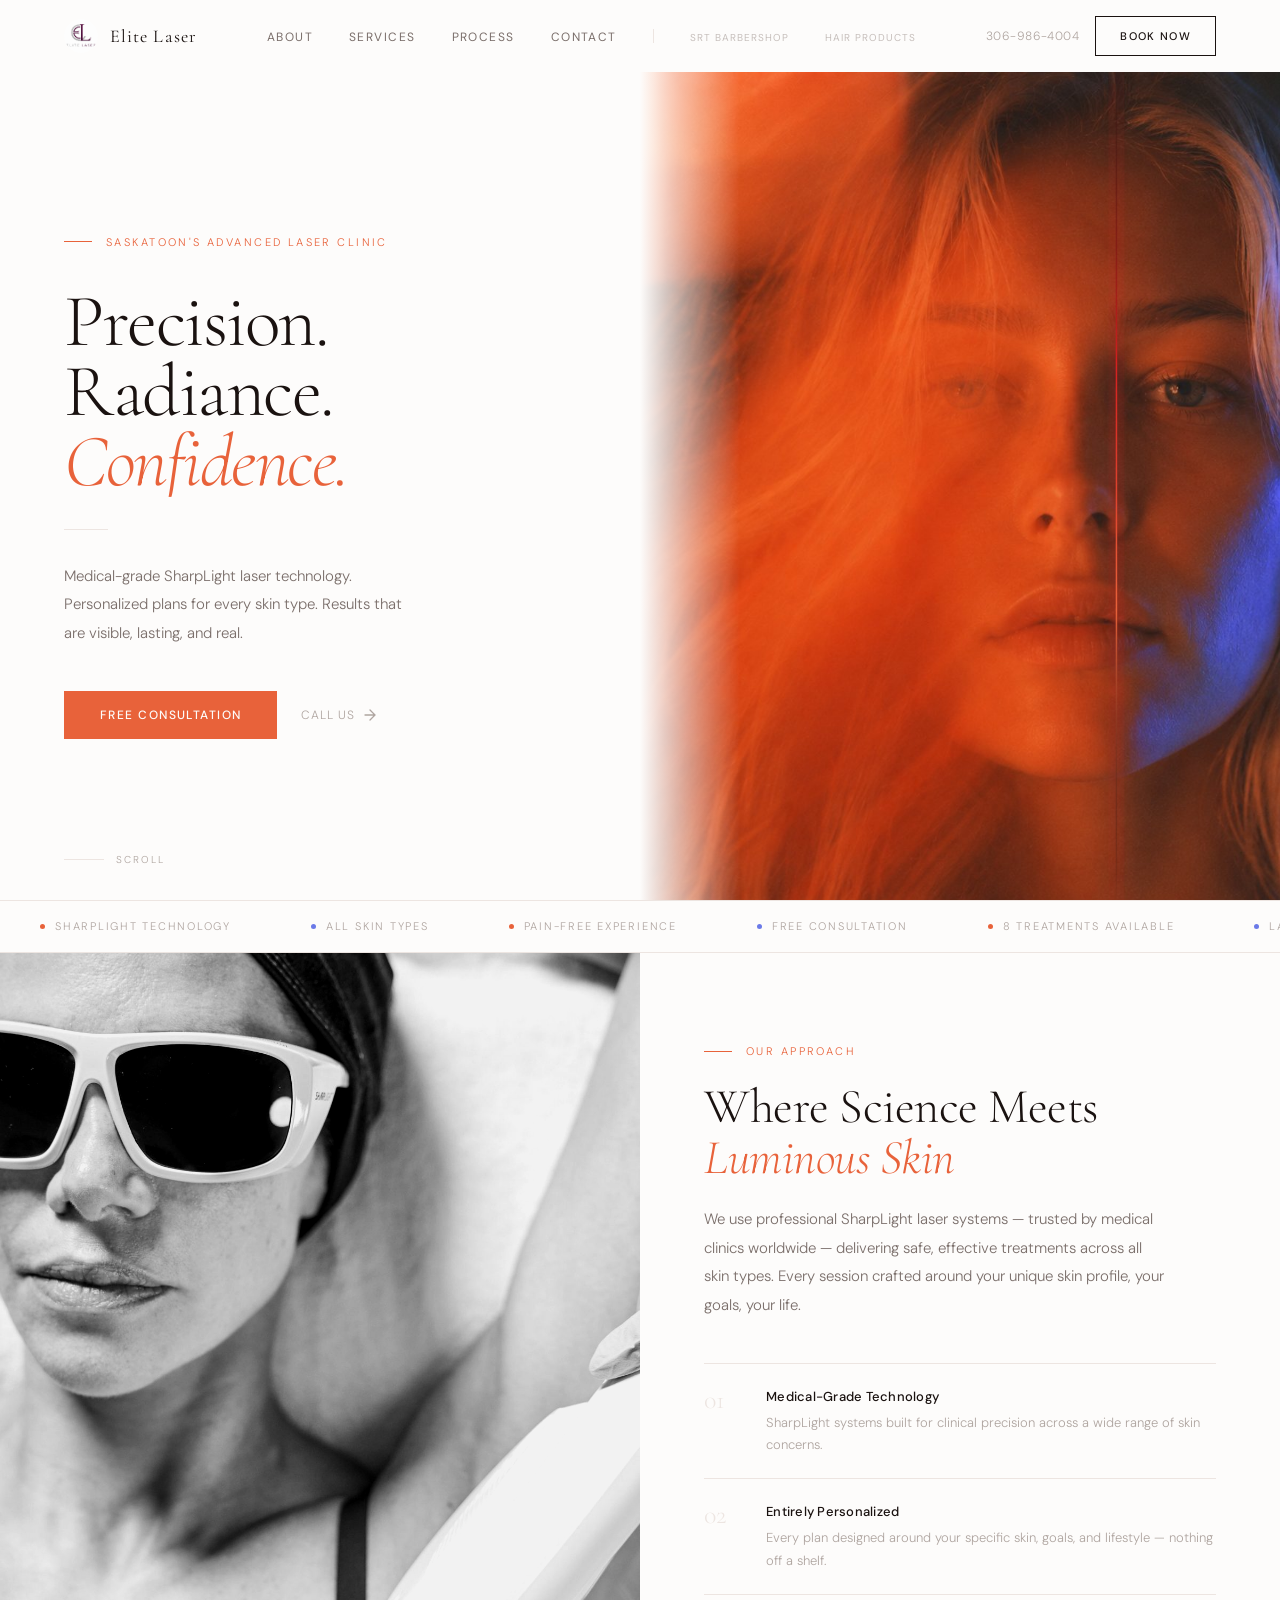
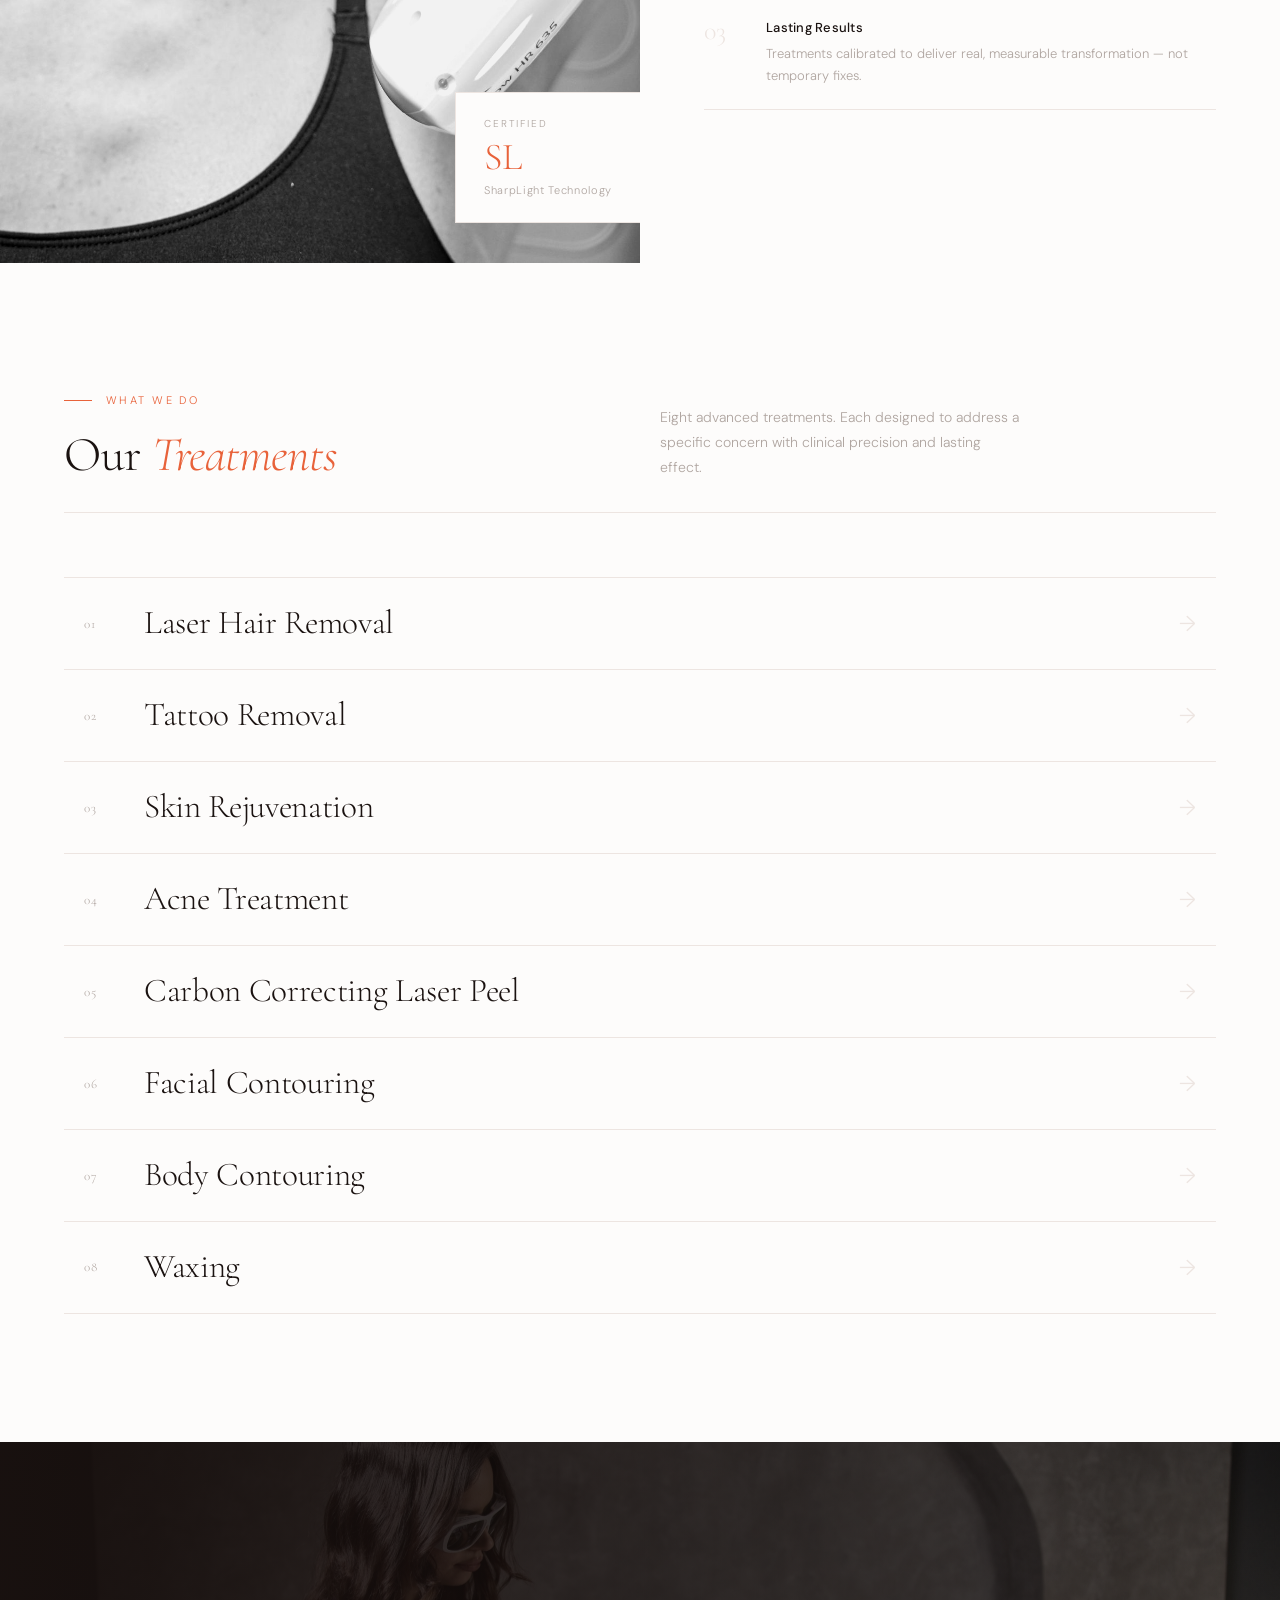
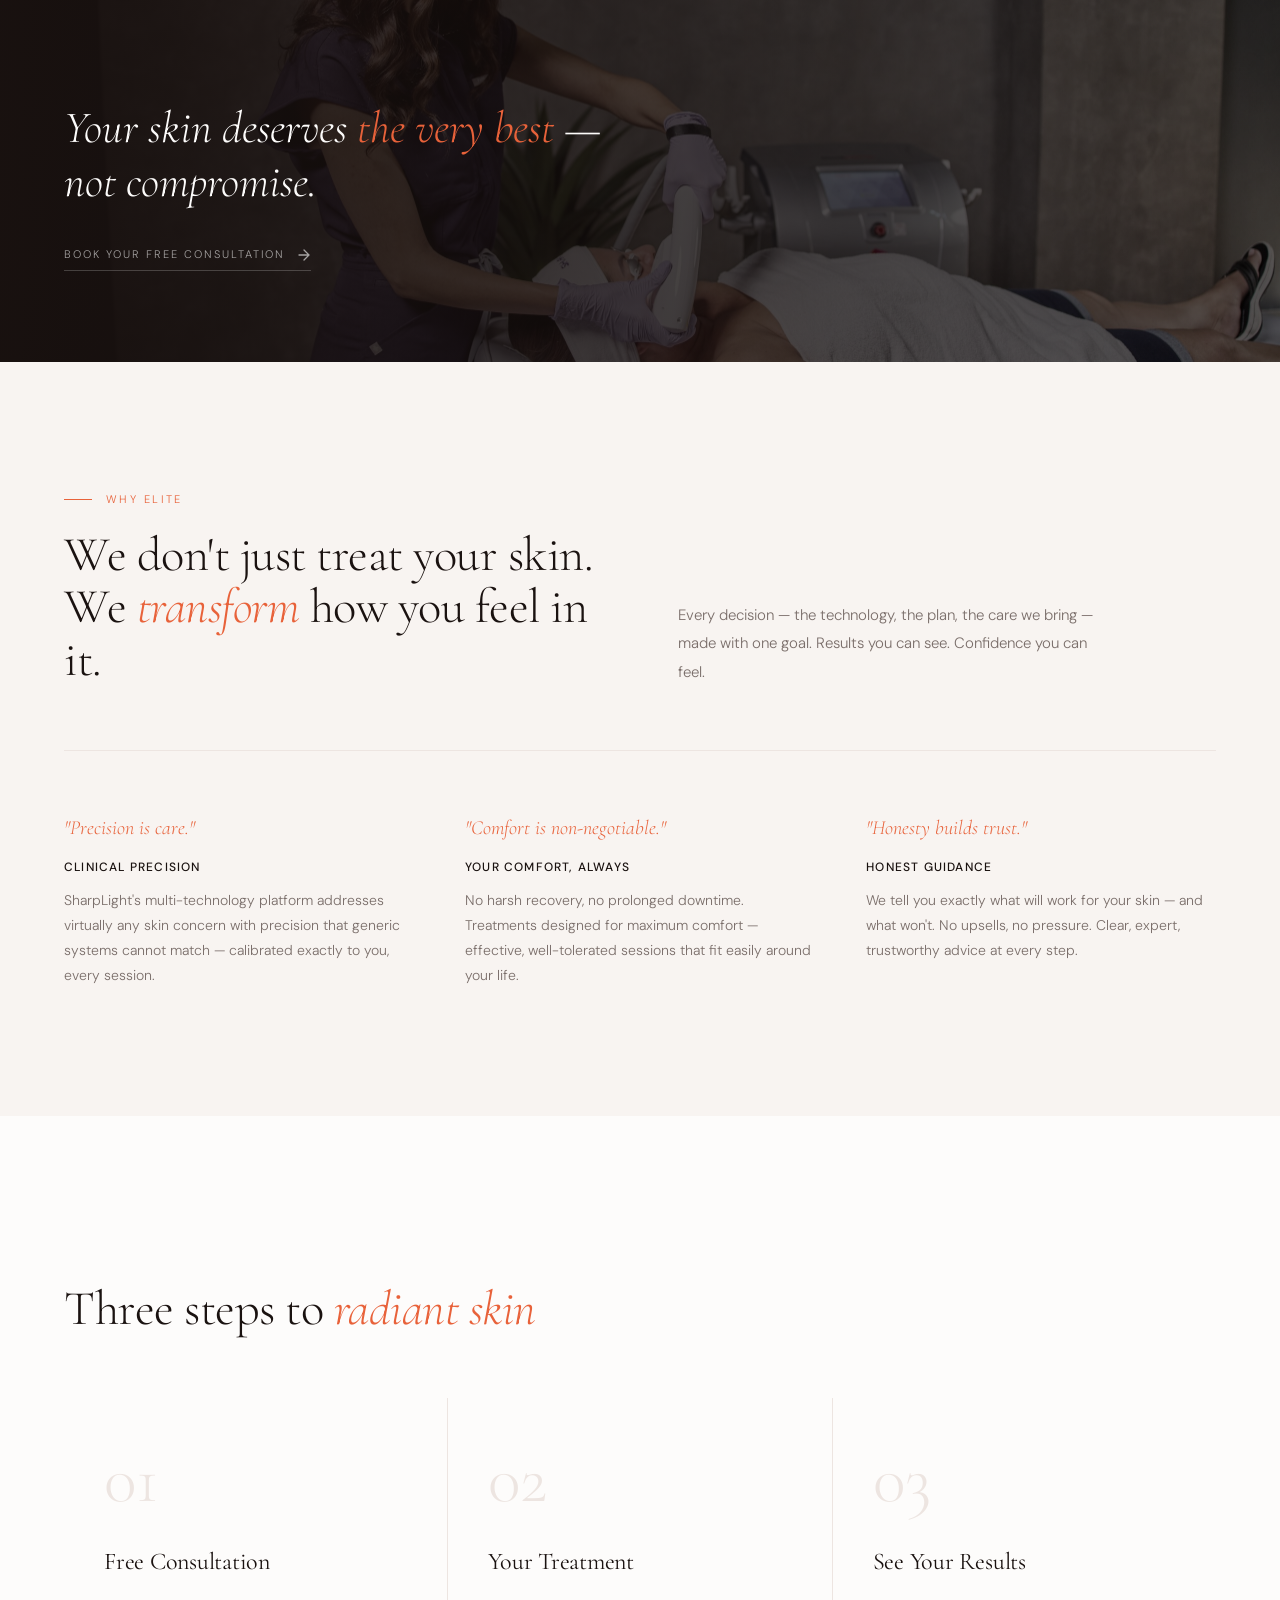
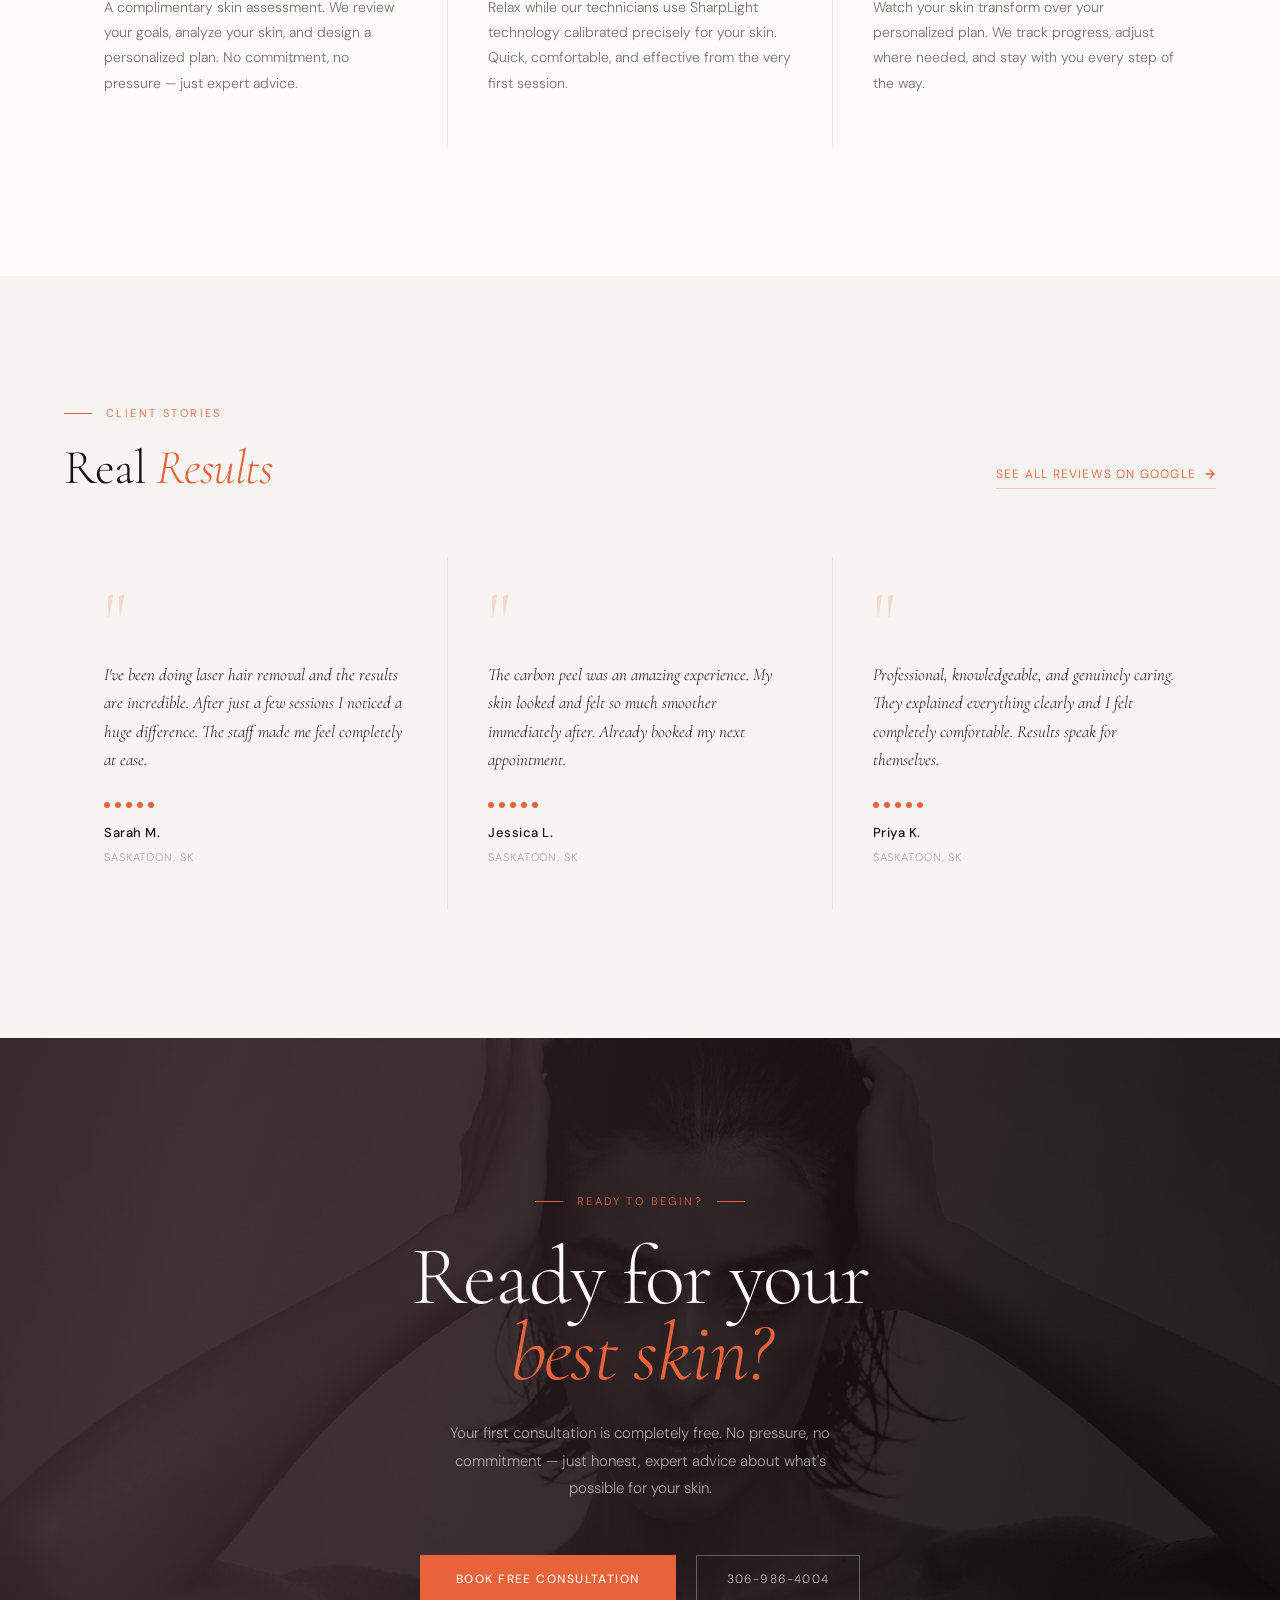
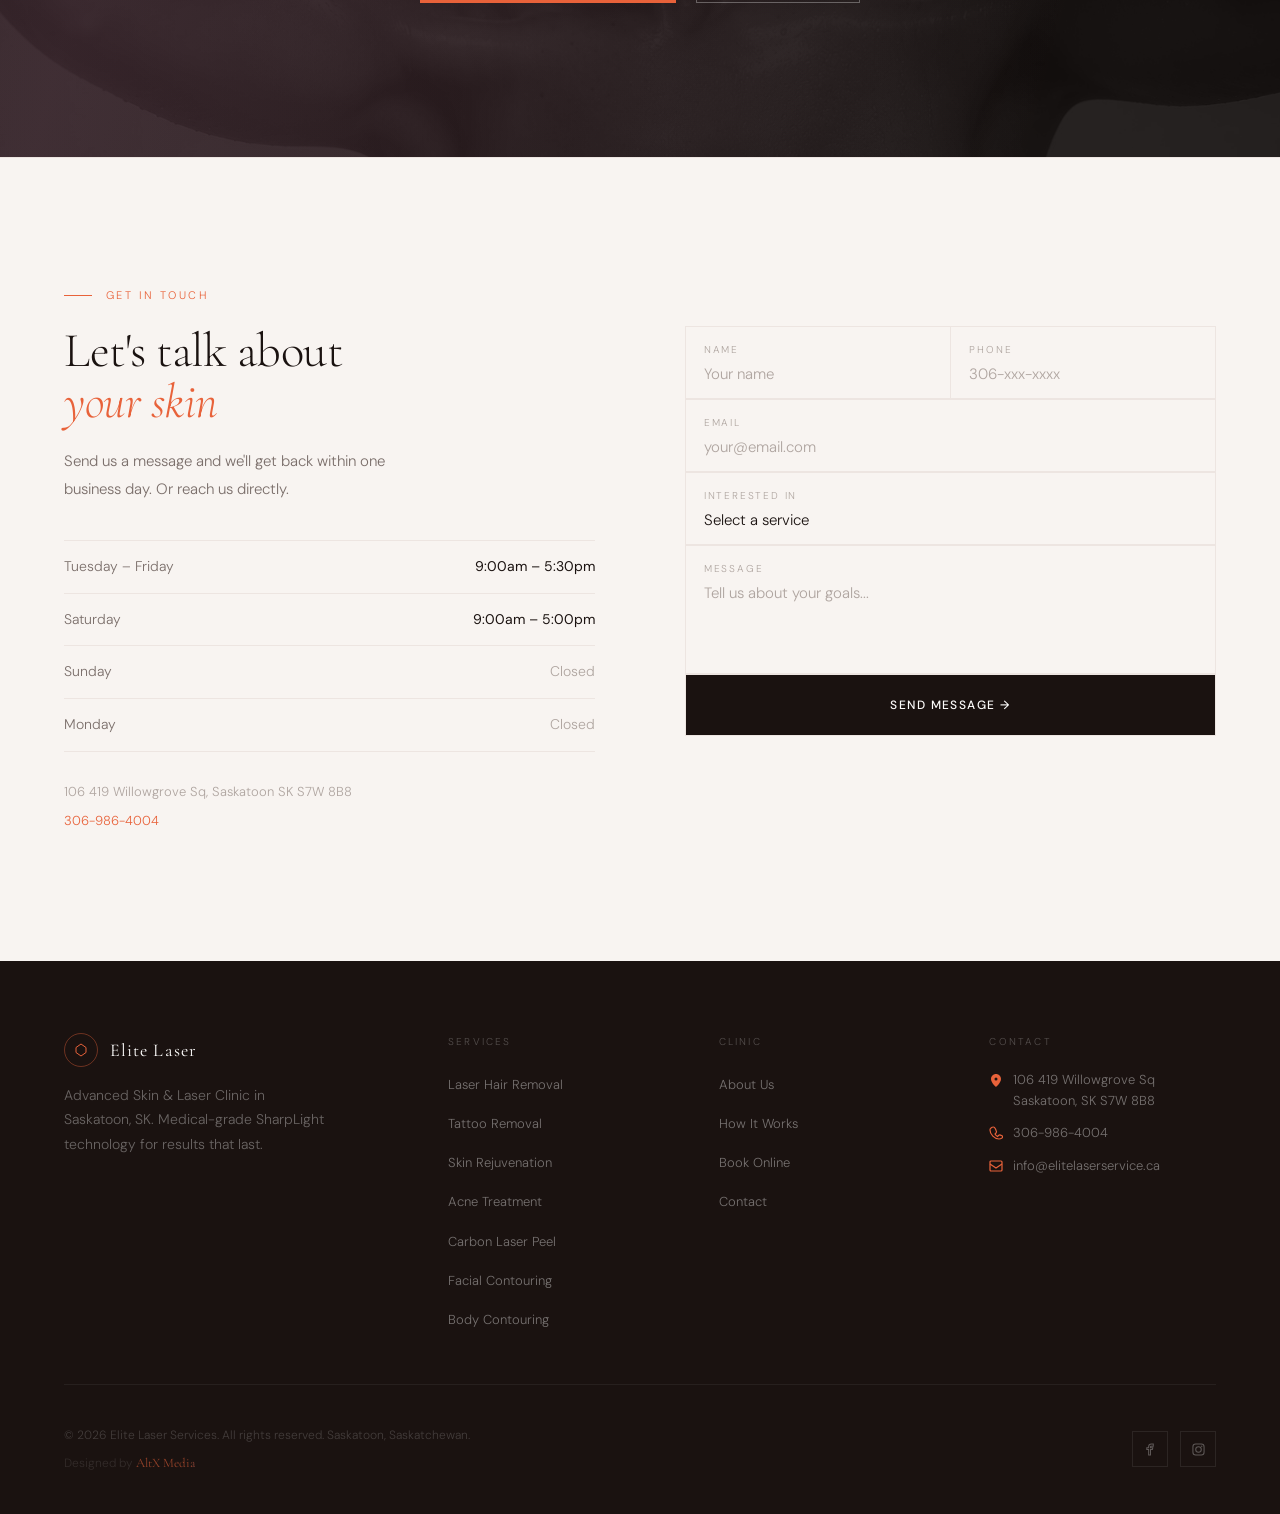
==== commit a82ddd6e: "commit" ====
--- a/index.html
+++ b/index.html
@@ -46,7 +46,7 @@
 <link rel="dns-prefetch" href="https://fonts.googleapis.com"/>
 <link rel="preconnect" href="https://fonts.googleapis.com"/>
 <link rel="preconnect" href="https://fonts.gstatic.com" crossorigin/>
-<link href="https://fonts.googleapis.com/css2?family=Cormorant+Garamond:ital,wght@0,300;0,400;0,600;1,300;1,400;1,600&family=DM+Sans:opsz,wght@9..40,300;9..40,400;9..40,500&display=swap" rel="stylesheet"/>
+<link href="https://fonts.googleapis.com/css2?family=Cormorant+Garamond:ital,wght@0,300;0,400;0,600;1,300;1,400;1,600&family=DM+Sans:opsz,wght@9..40,300;9..40,400;9..40,500&family=Montserrat:wght@300;400&display=swap" rel="stylesheet"/>
 <style>
 *,*::before,*::after{box-sizing:border-box;margin:0;padding:0}
 :root{
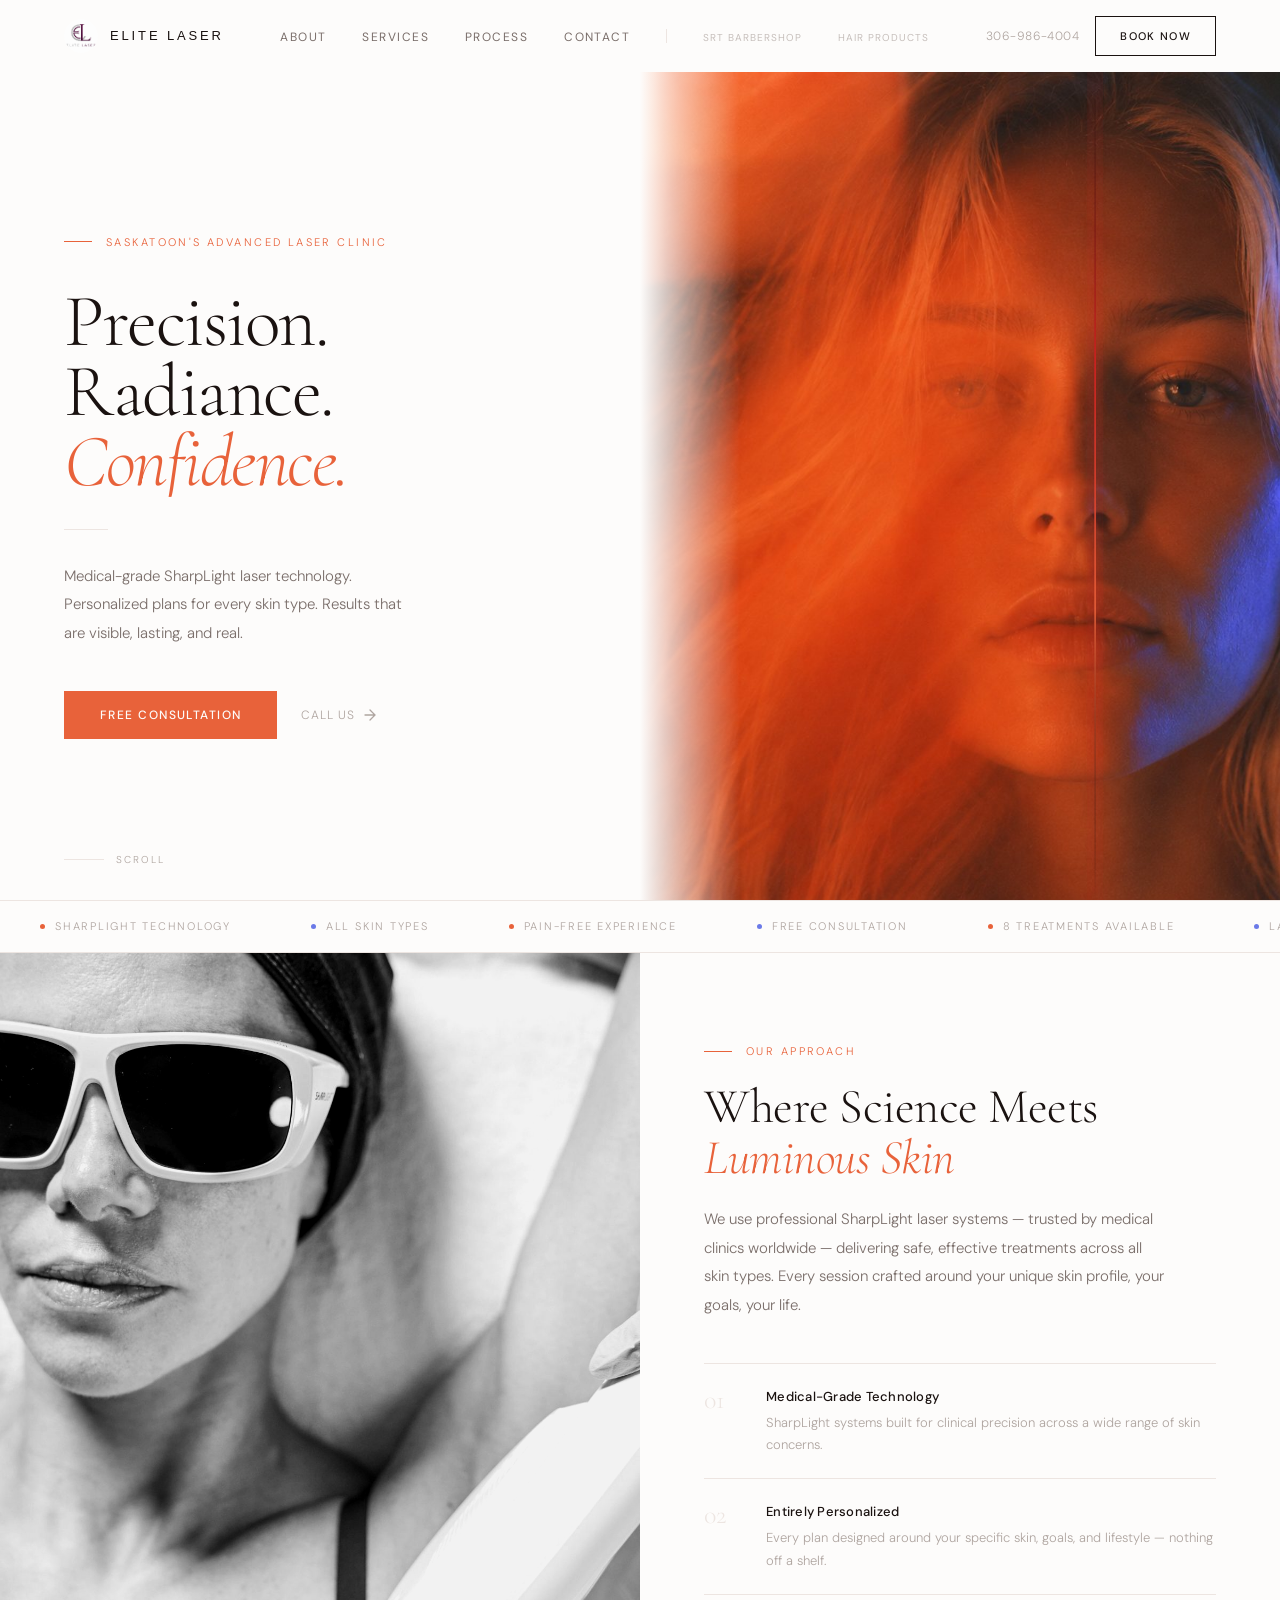
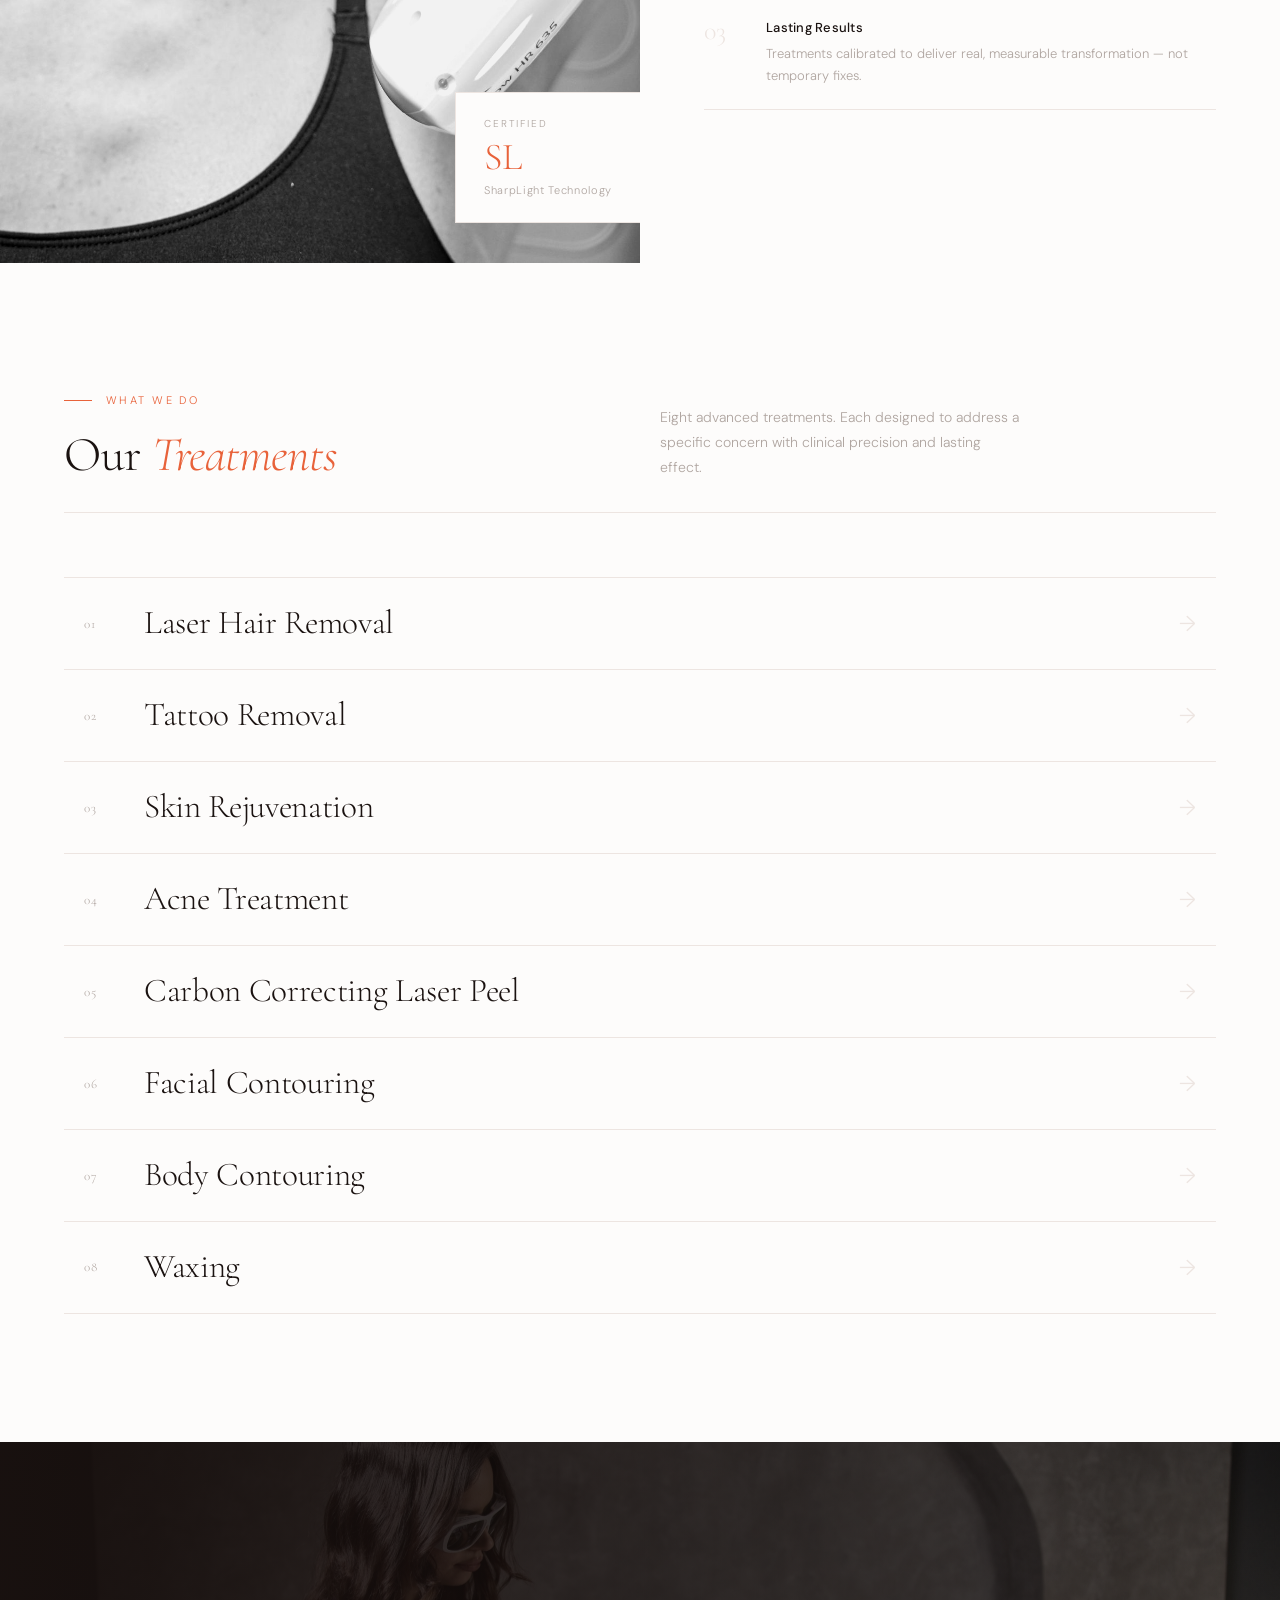
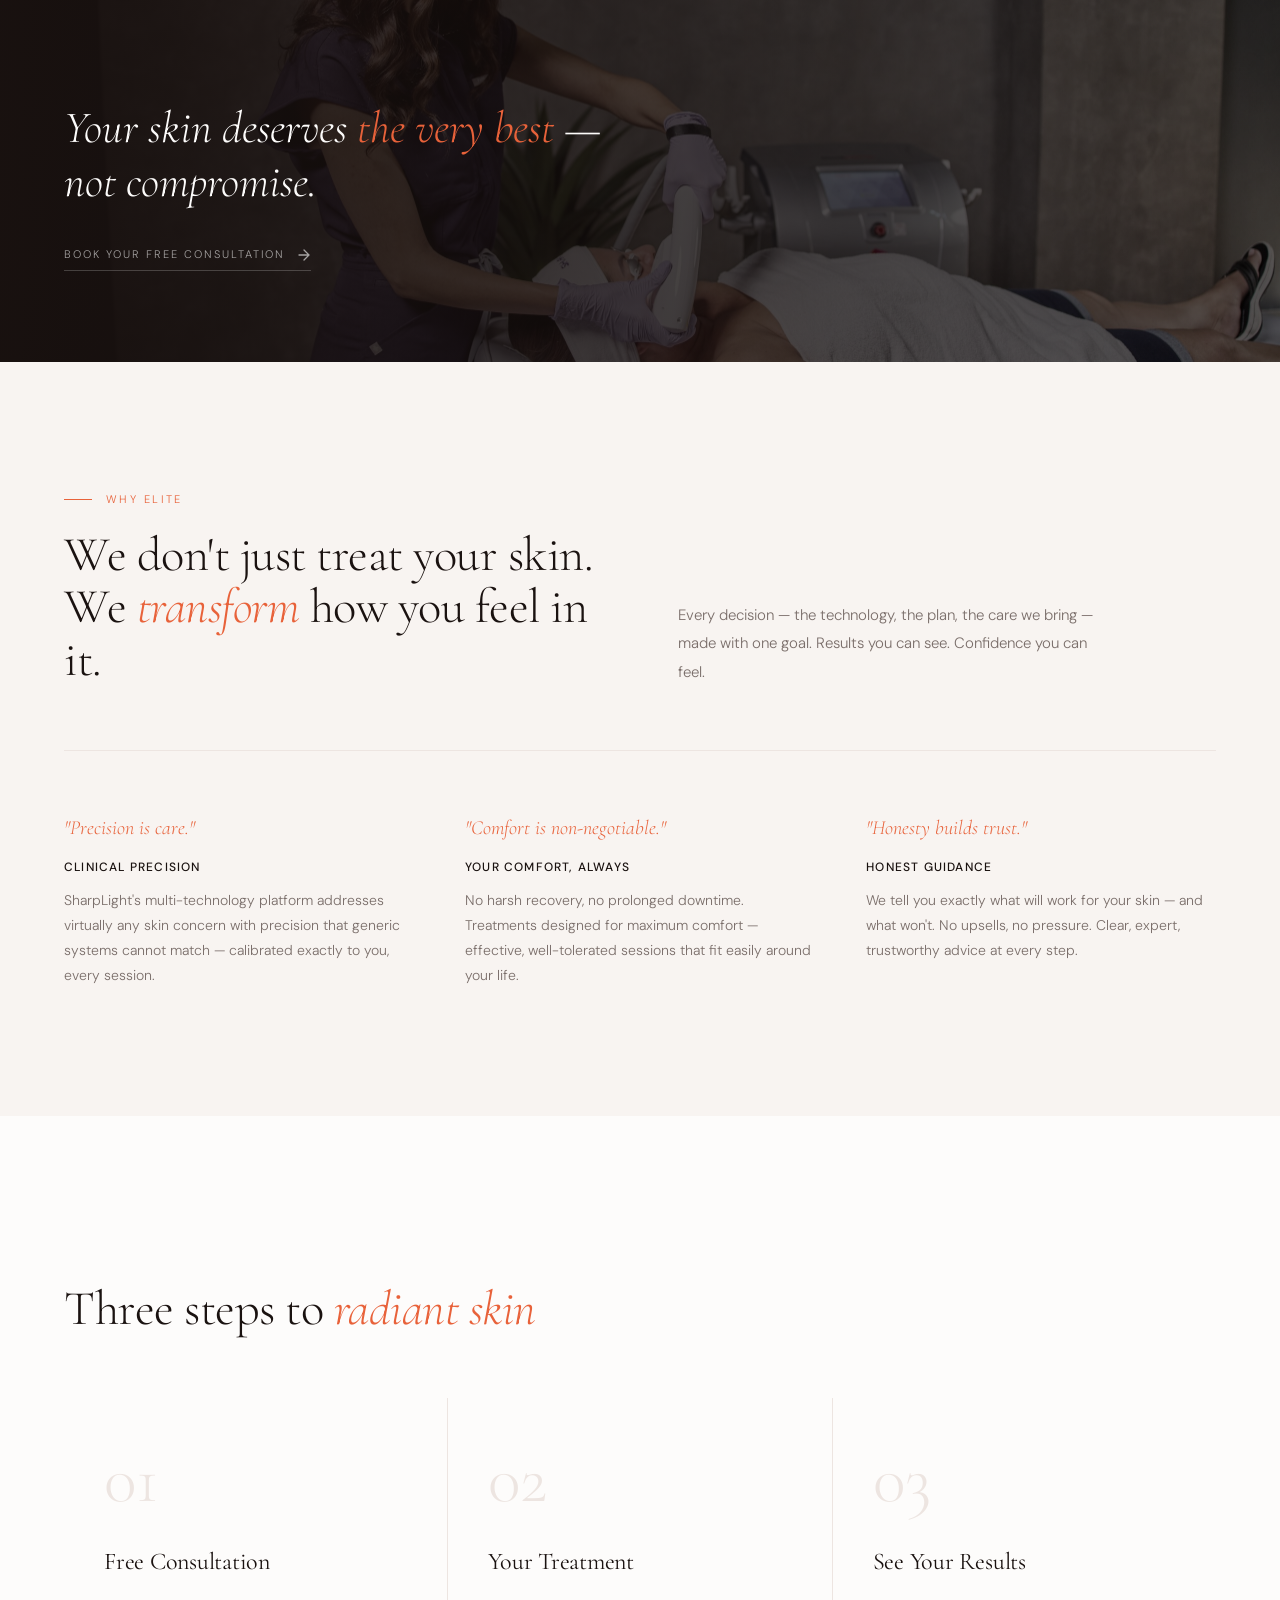
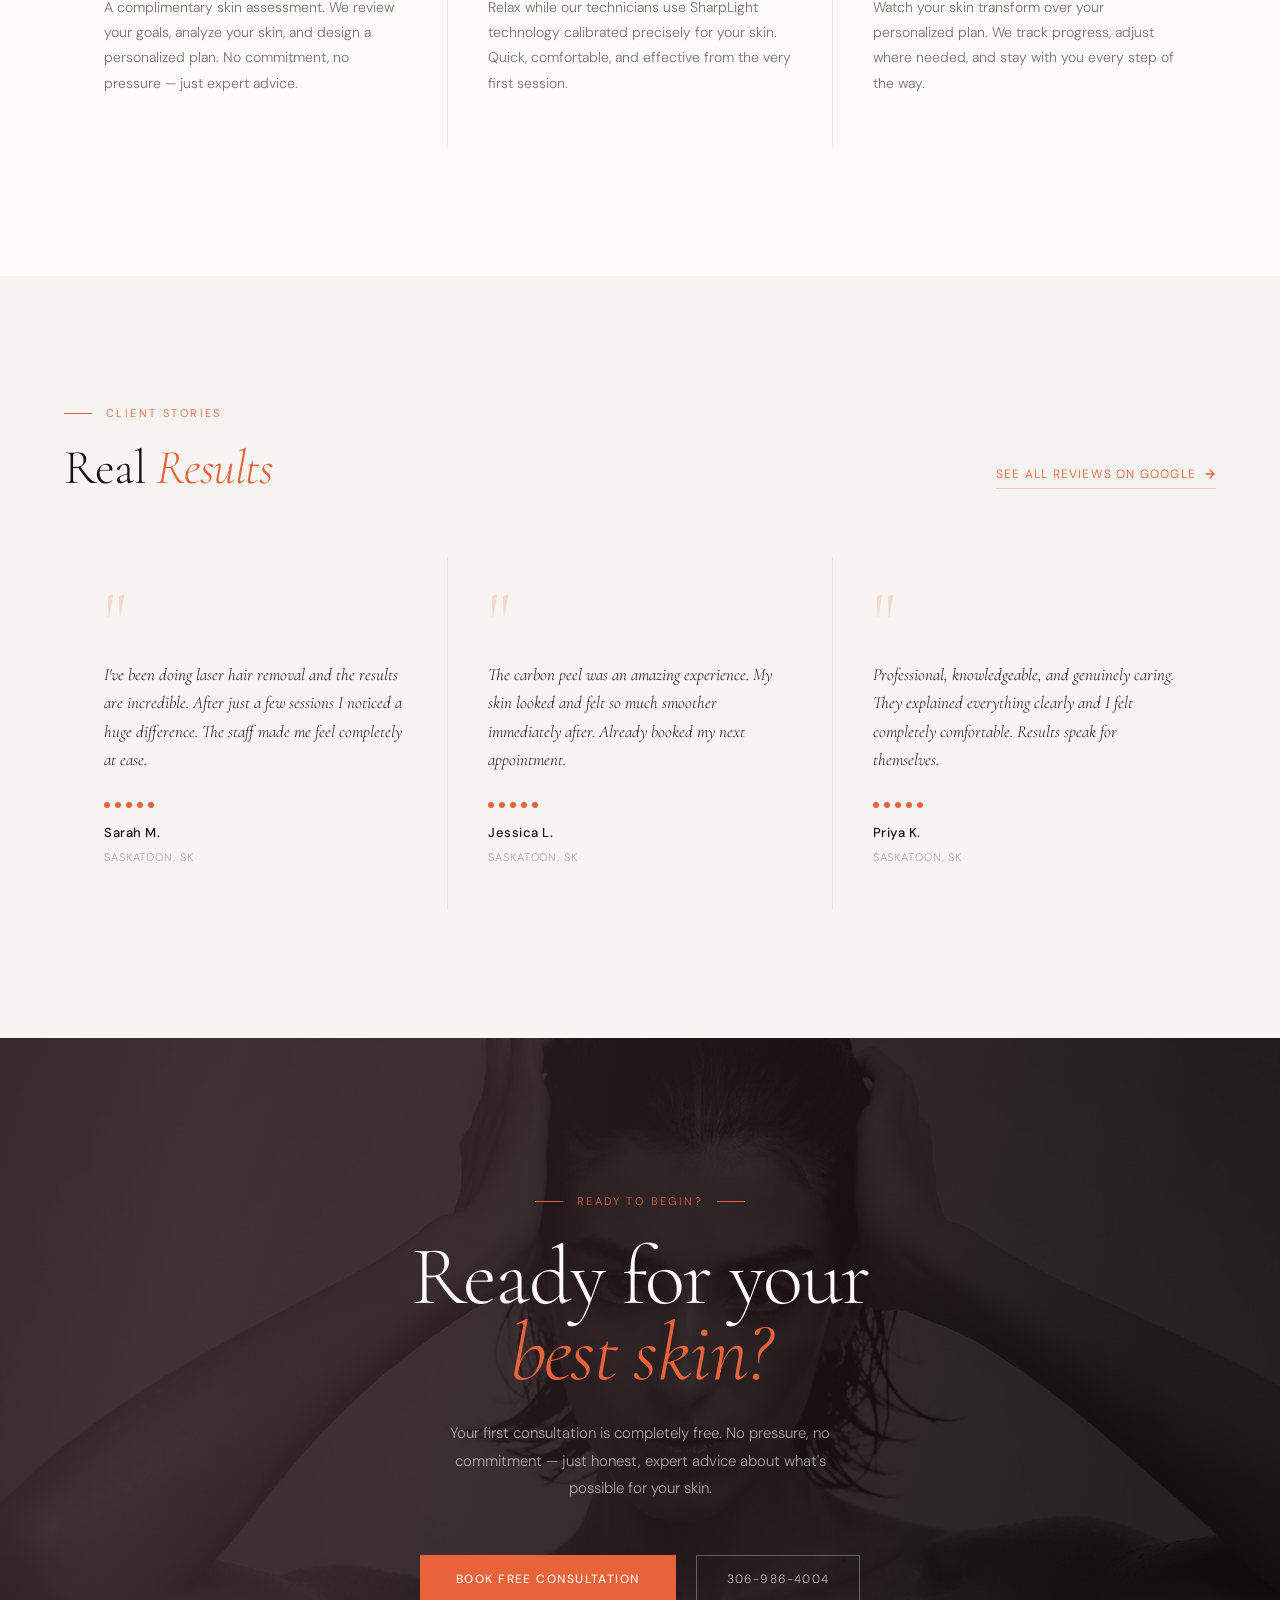
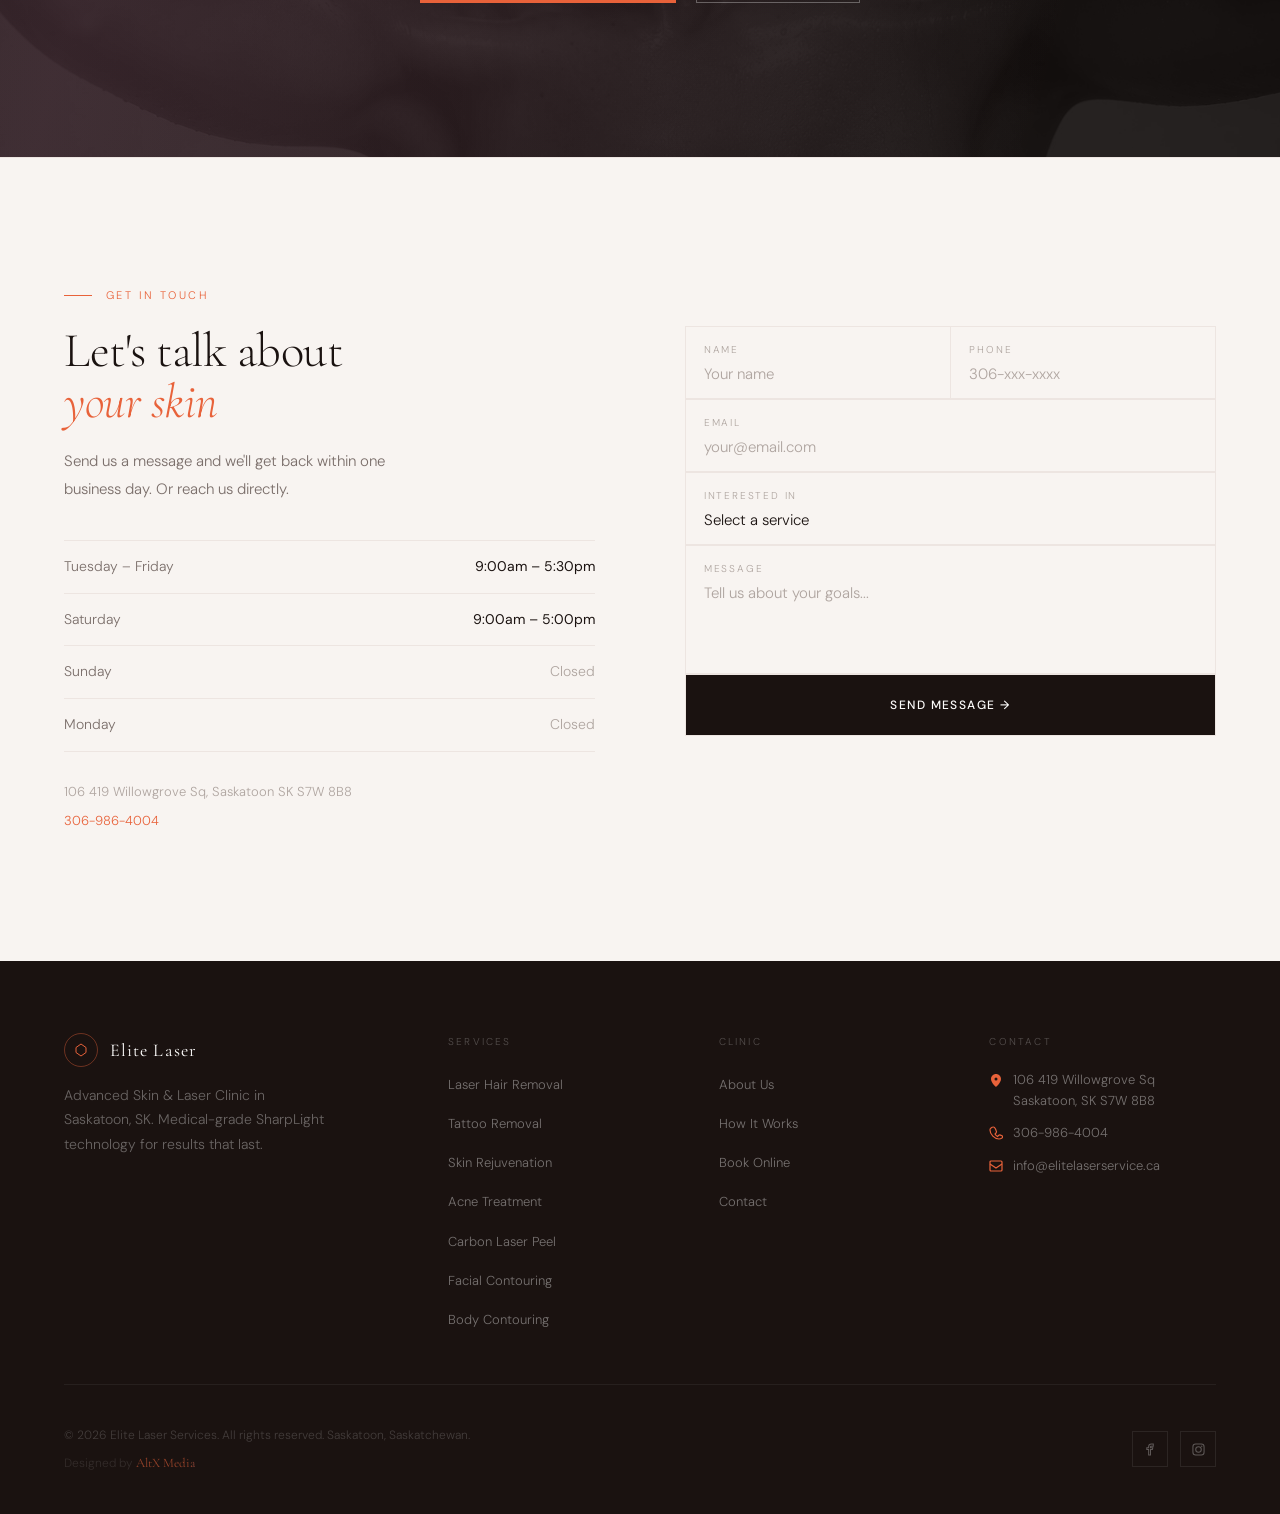
==== commit 4cee3cde: "commit" ====
--- a/index.html
+++ b/index.html
@@ -98,7 +98,7 @@
   50%{box-shadow:0 0 0 6px rgba(232,98,58,0.18),0 0 16px rgba(232,98,58,0.1)}
 }
 .logo-mark:hover{background:var(--fire-l)}
-.logo-text{font-family:var(--fd);font-size:18px;font-weight:400;letter-spacing:.06em;color:var(--ink)}
+.logo-text{font-family:'Montserrat',sans-serif;font-size:13px;font-weight:300;letter-spacing:.22em;text-transform:uppercase;color:var(--ink)}
 .nl{display:flex;gap:36px;list-style:none;align-items:center}
 .nl a{font-size:12px;font-weight:400;letter-spacing:.12em;text-transform:uppercase;color:var(--mid);transition:color .25s;position:relative}
 .nl-sep{width:1px;height:14px;background:var(--border);align-self:center;flex-shrink:0}
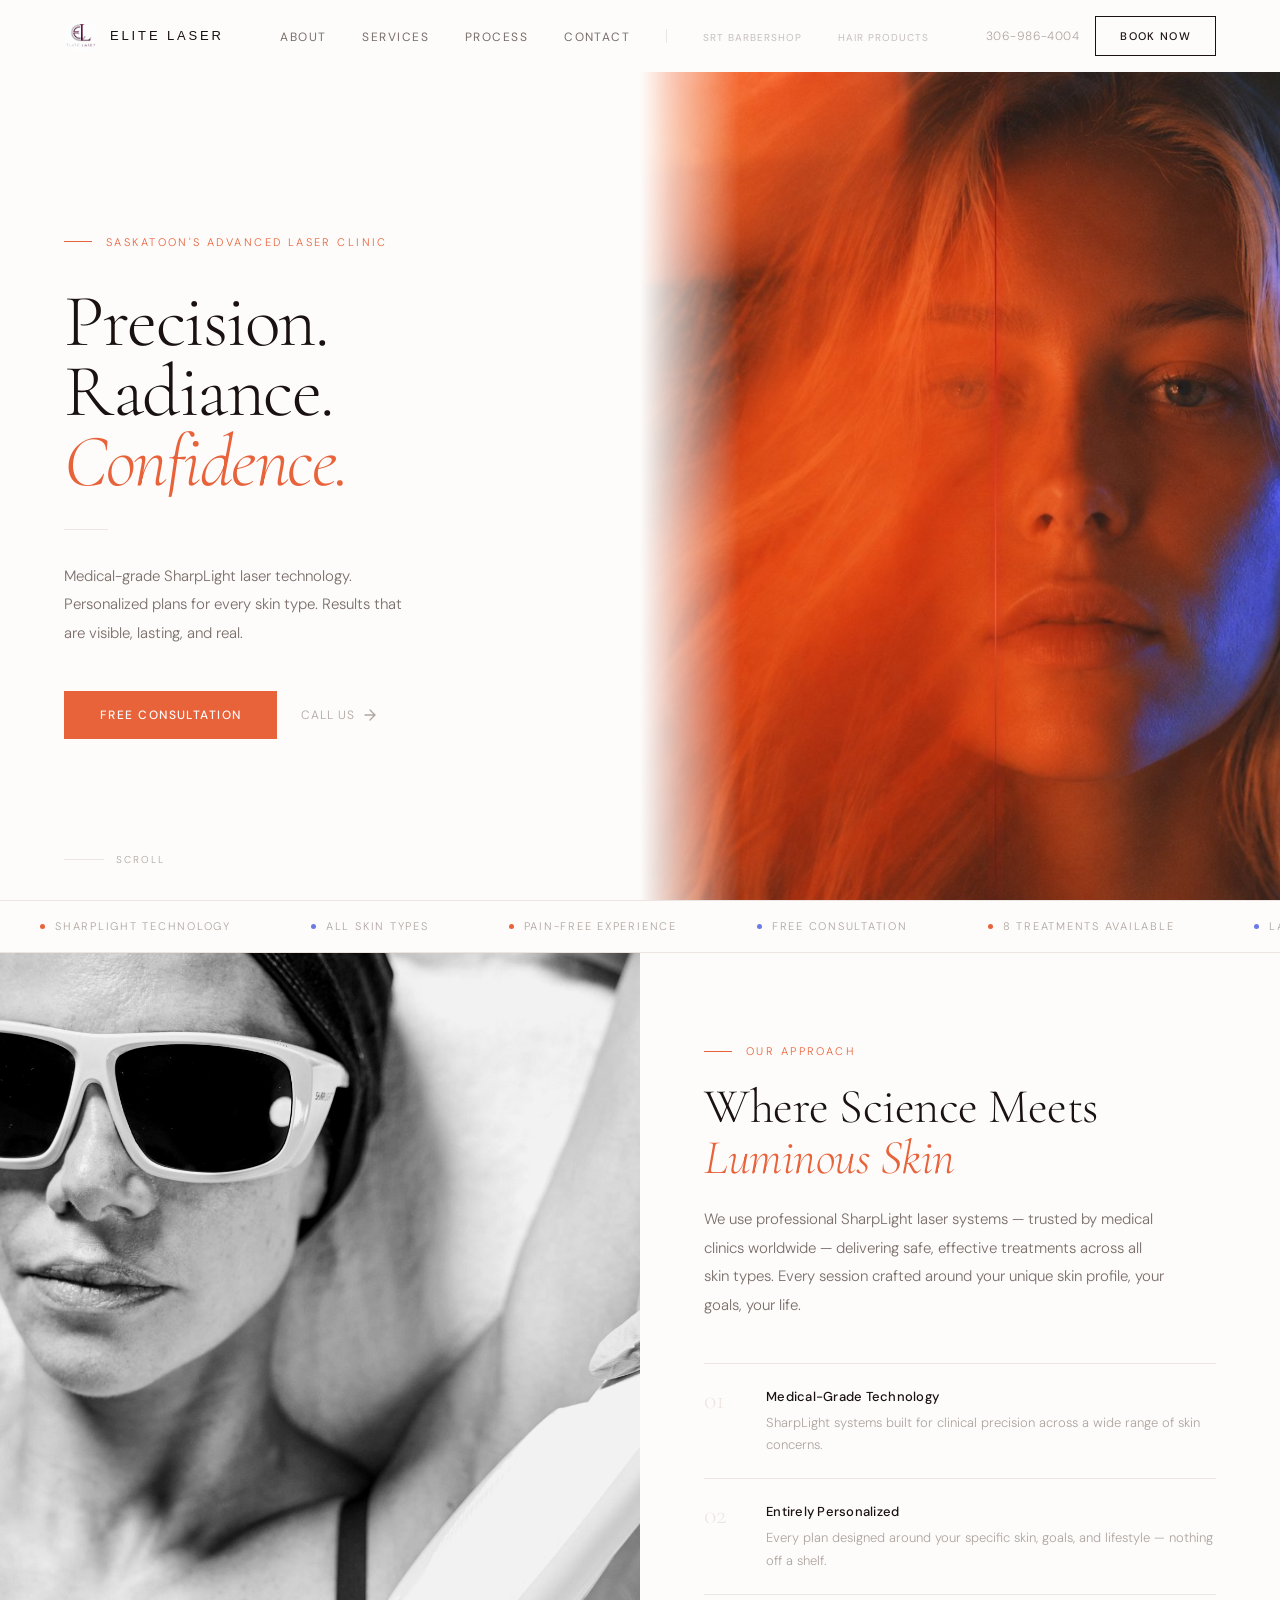
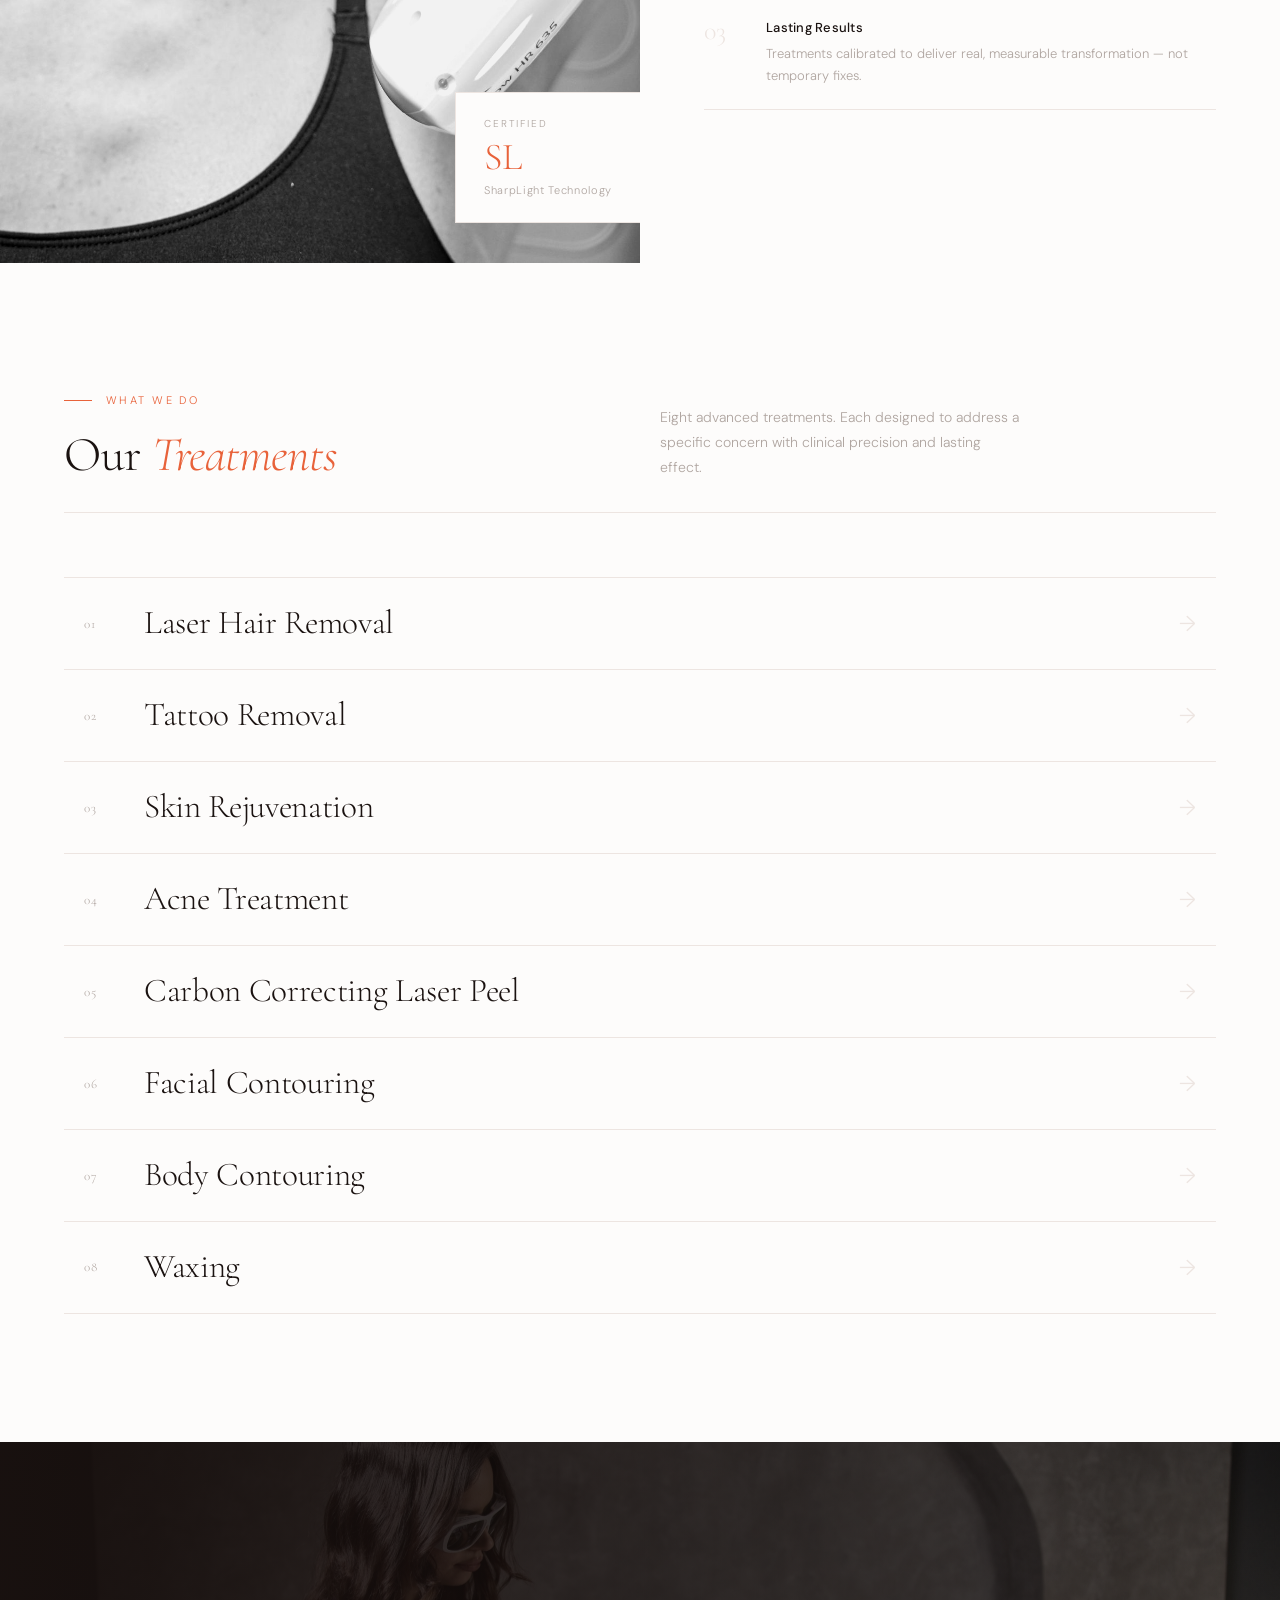
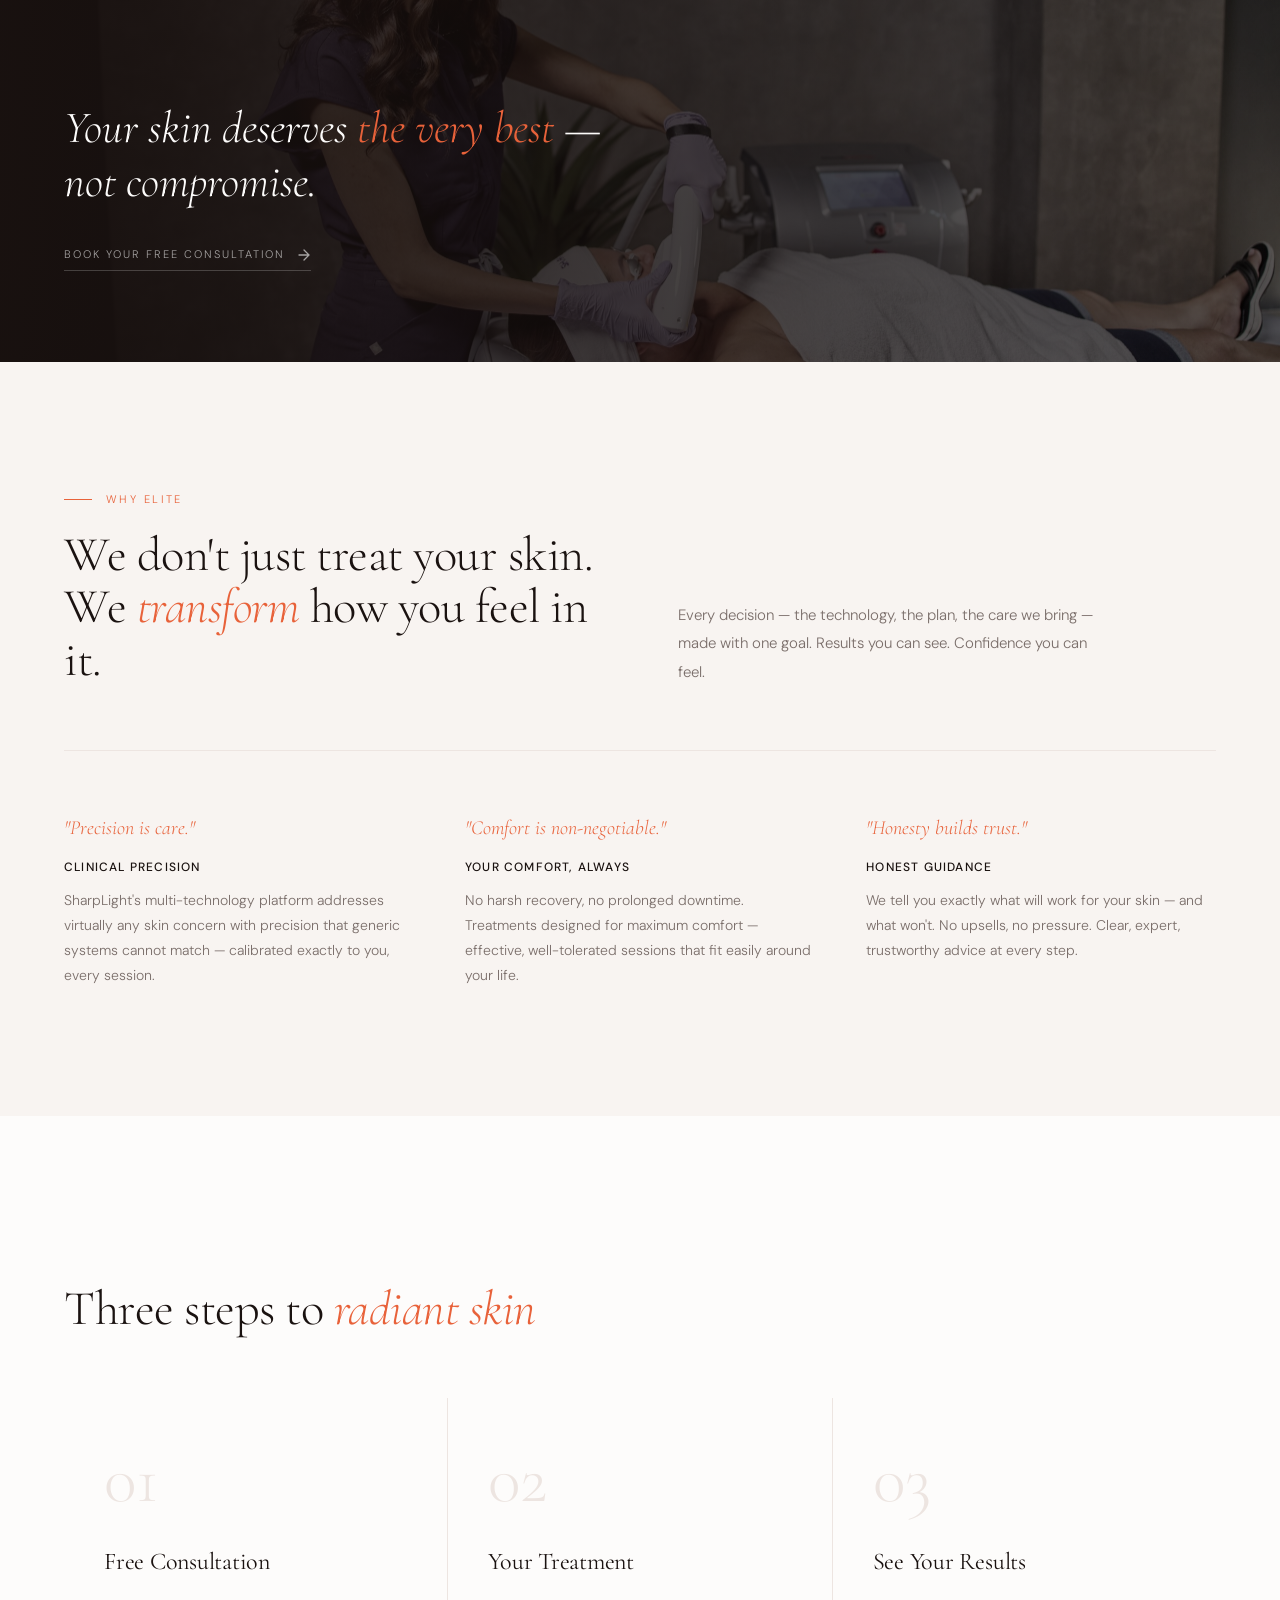
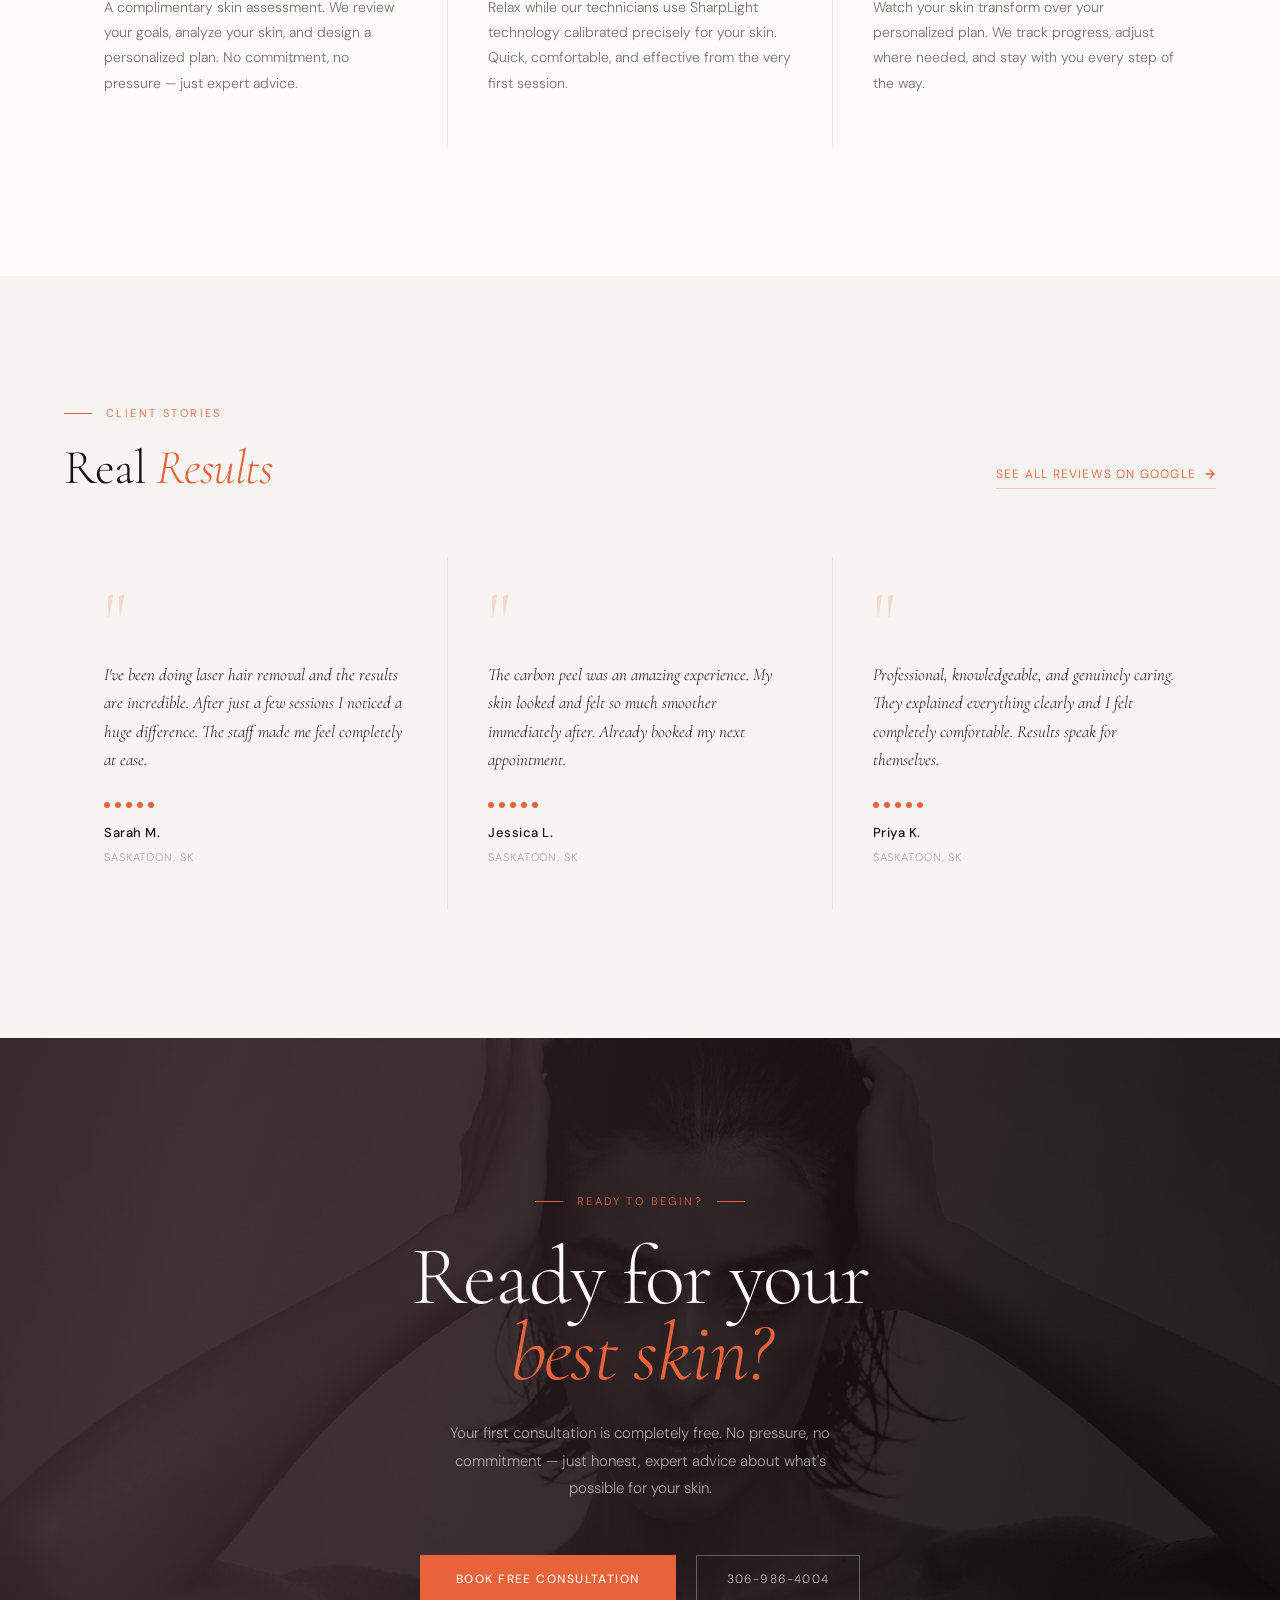
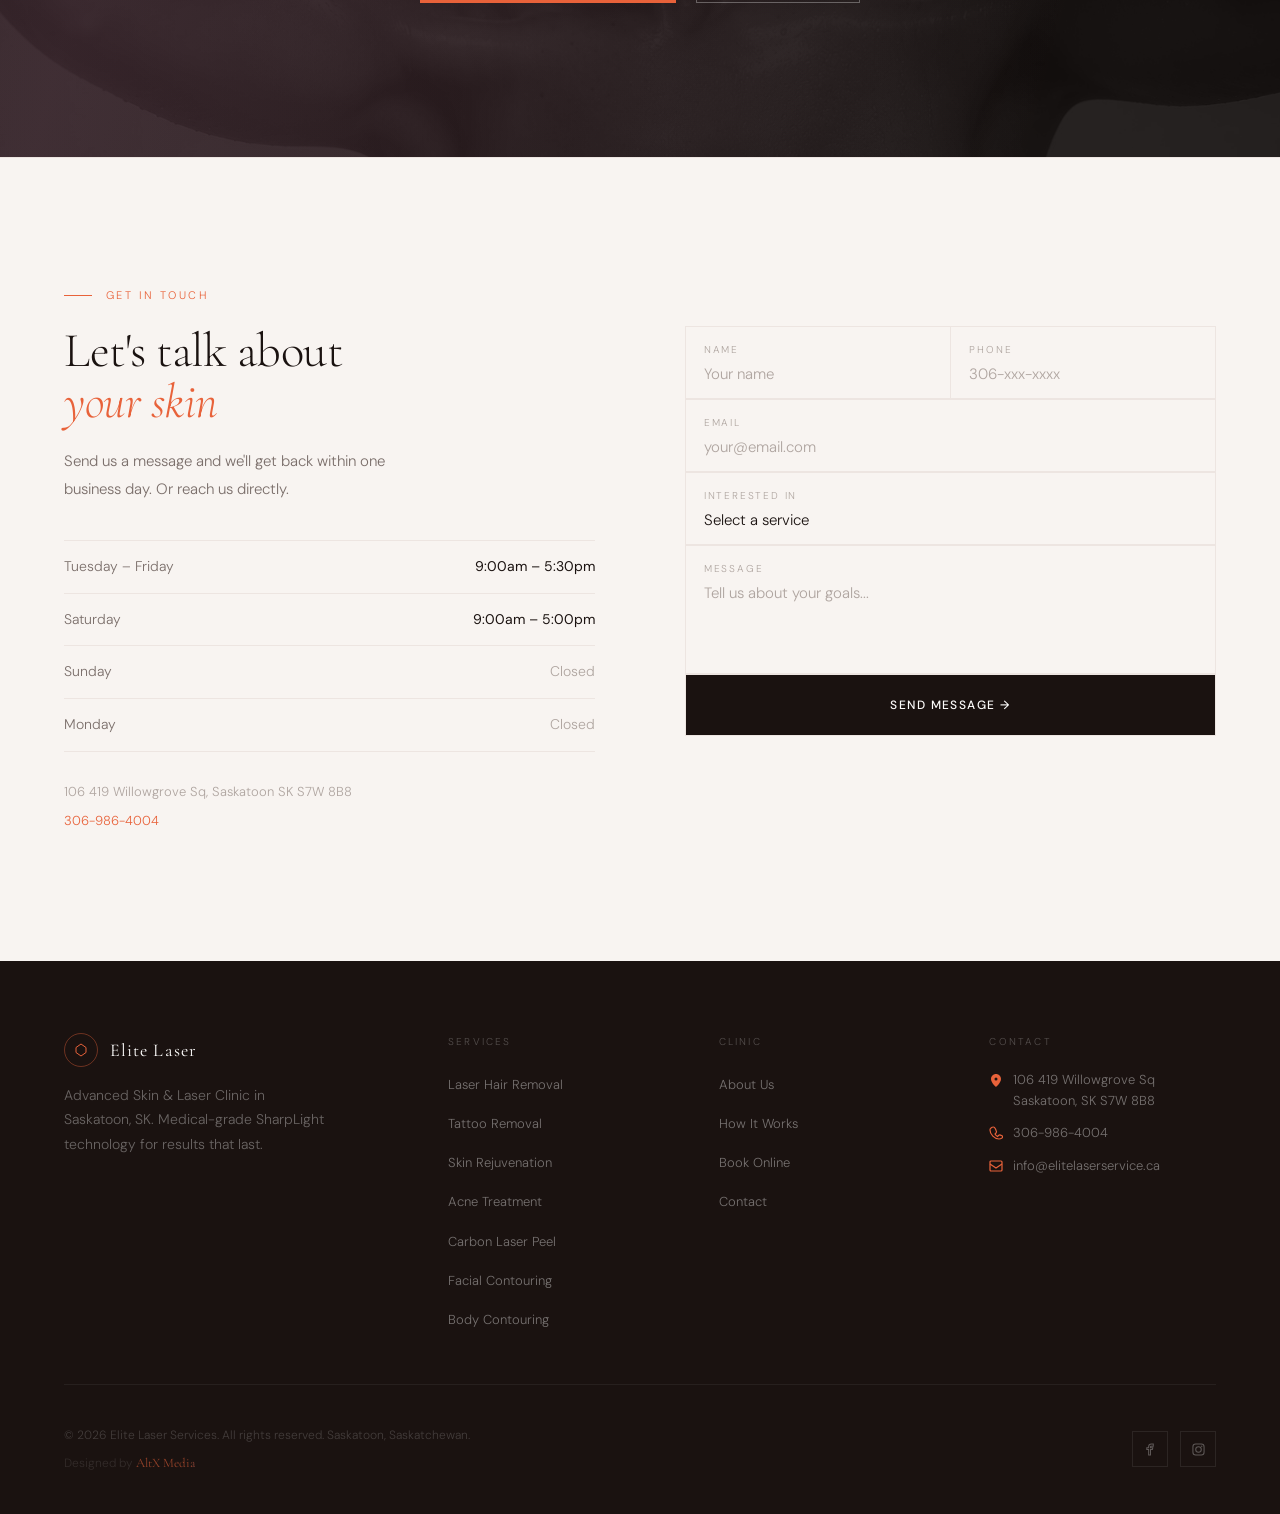
==== commit c01fa493: "Add Google Ads gtag (AW-18193457087) to all pages" ====
--- a/index.html
+++ b/index.html
@@ -1,6 +1,15 @@
 <!DOCTYPE html>
 <html lang="en-CA">
 <head>
+<!-- Google tag (gtag.js) -->
+<script async src="https://www.googletagmanager.com/gtag/js?id=AW-18193457087"></script>
+<script>
+  window.dataLayer = window.dataLayer || [];
+  function gtag(){dataLayer.push(arguments);}
+  gtag('js', new Date());
+  gtag('config', 'AW-18193457087');
+</script>
+
 <meta charset="UTF-8"/>
 <meta name="viewport" content="width=device-width,initial-scale=1.0"/>
 <meta http-equiv="X-UA-Compatible" content="IE=edge"/>
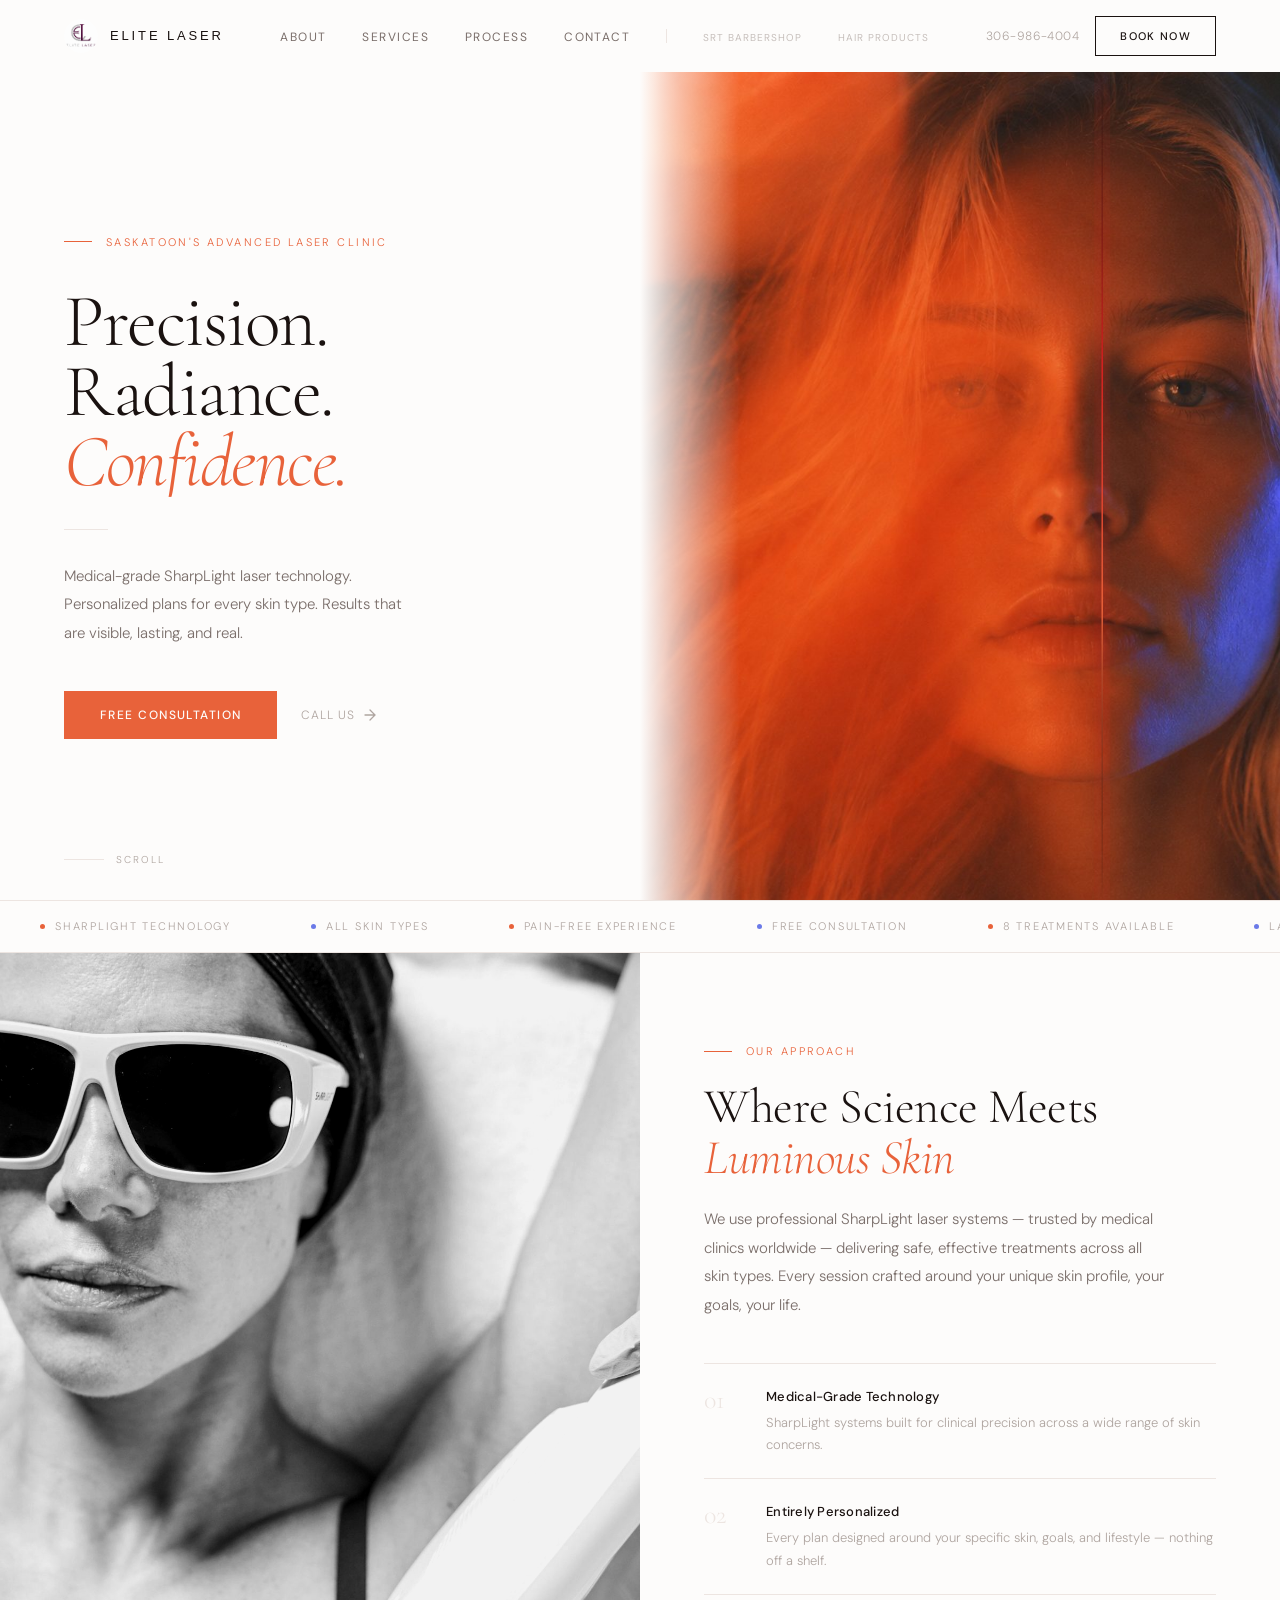
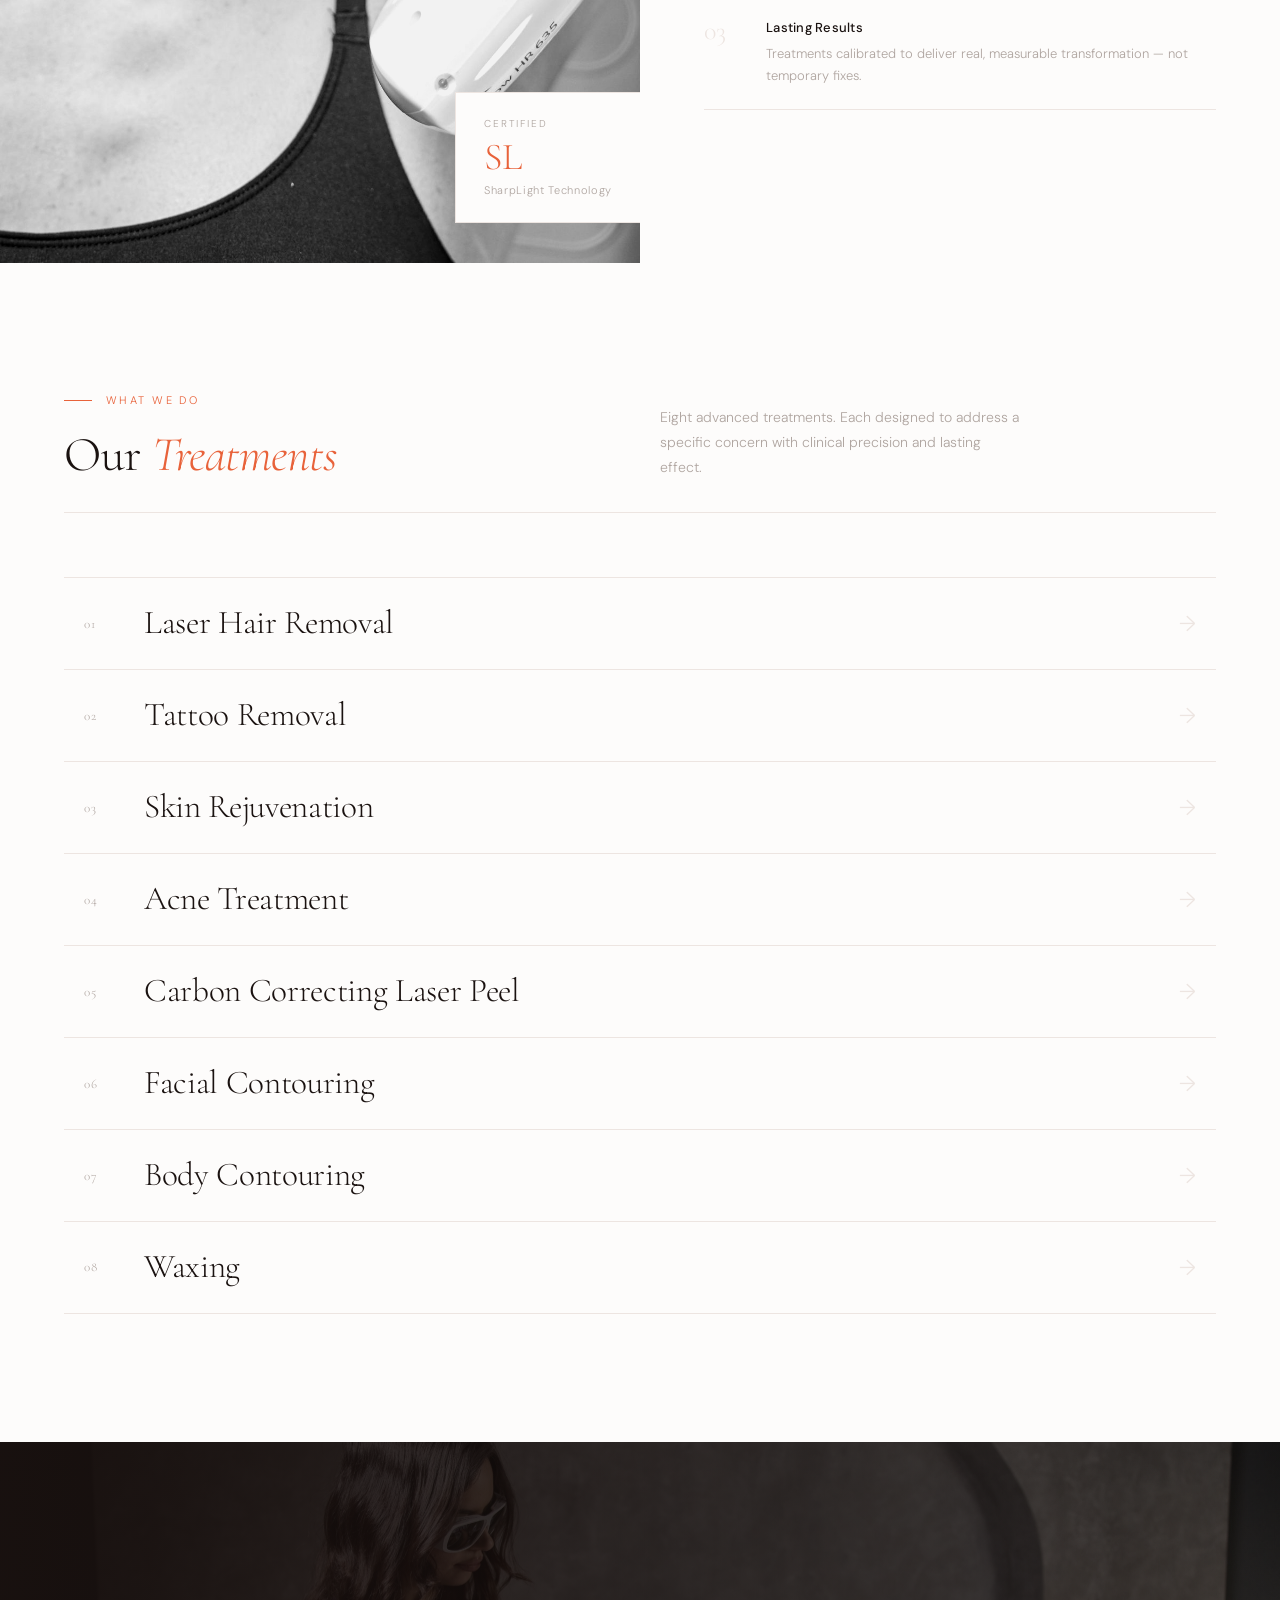
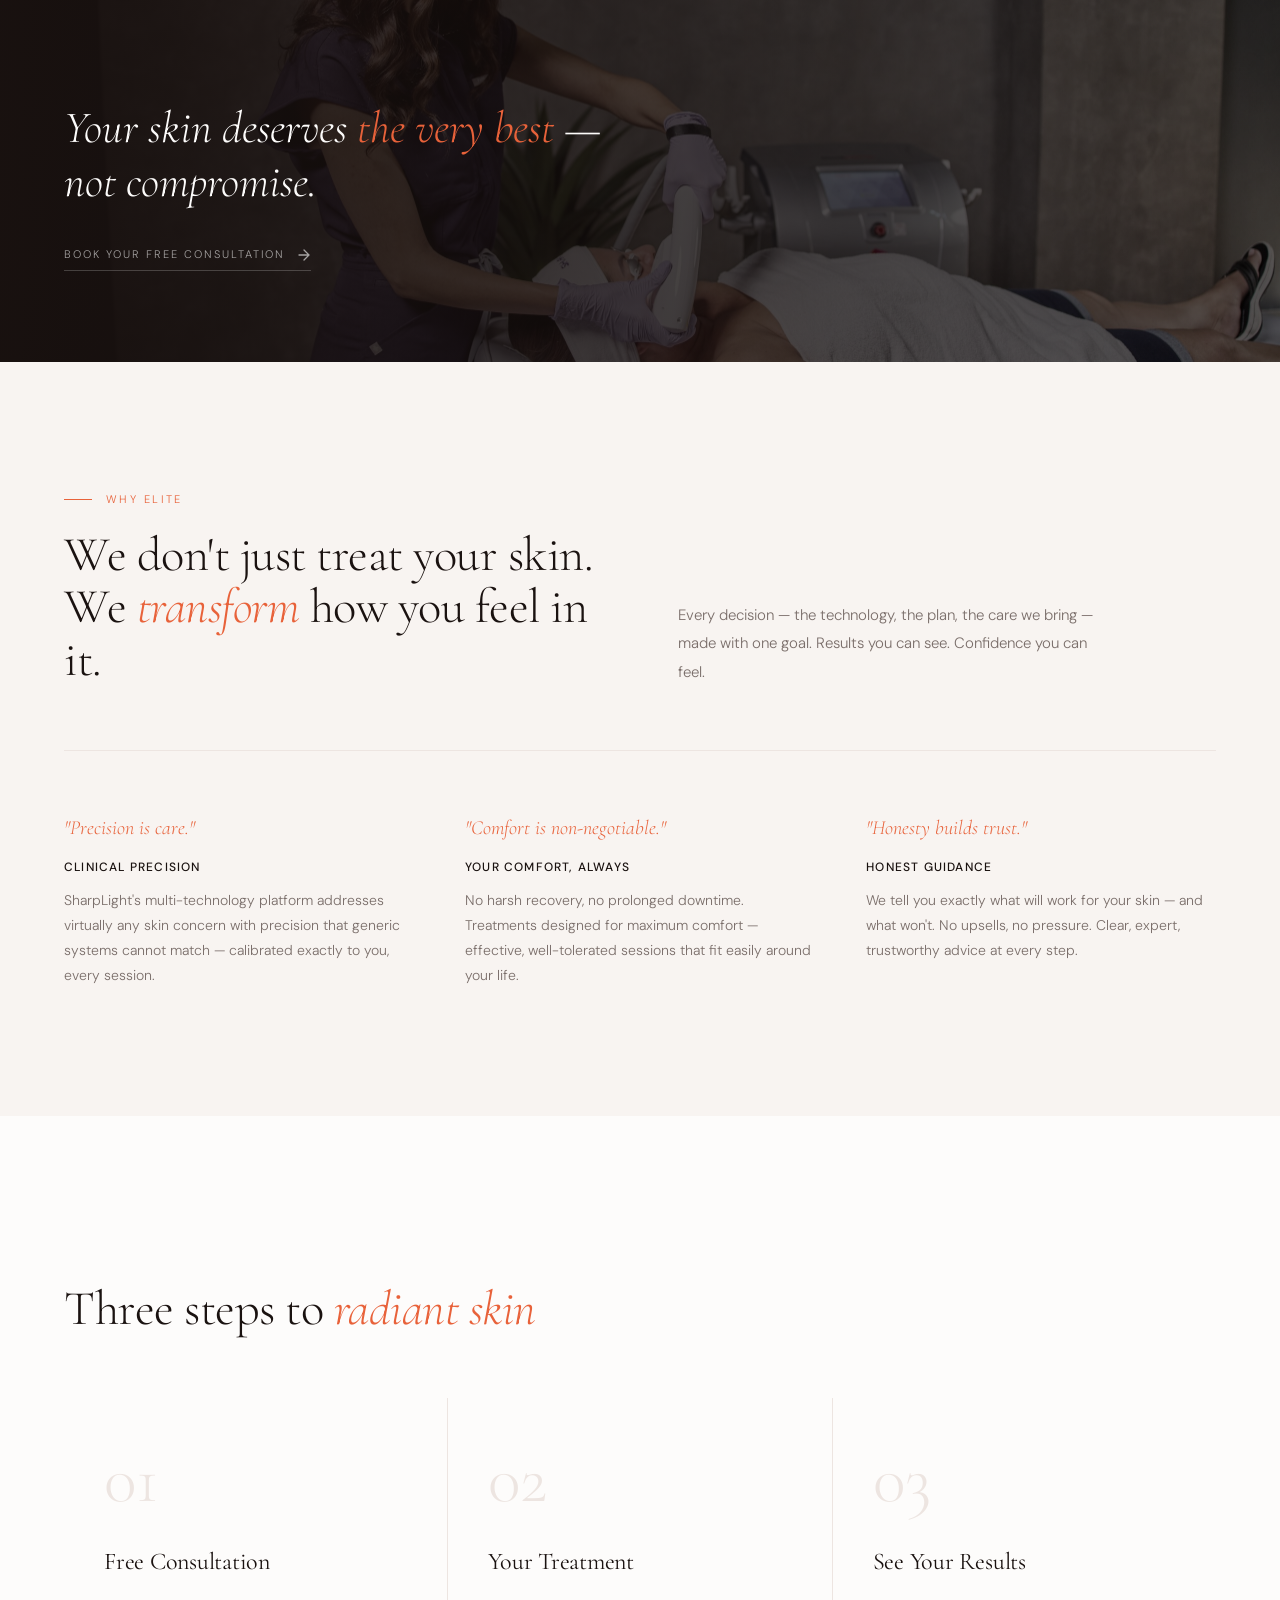
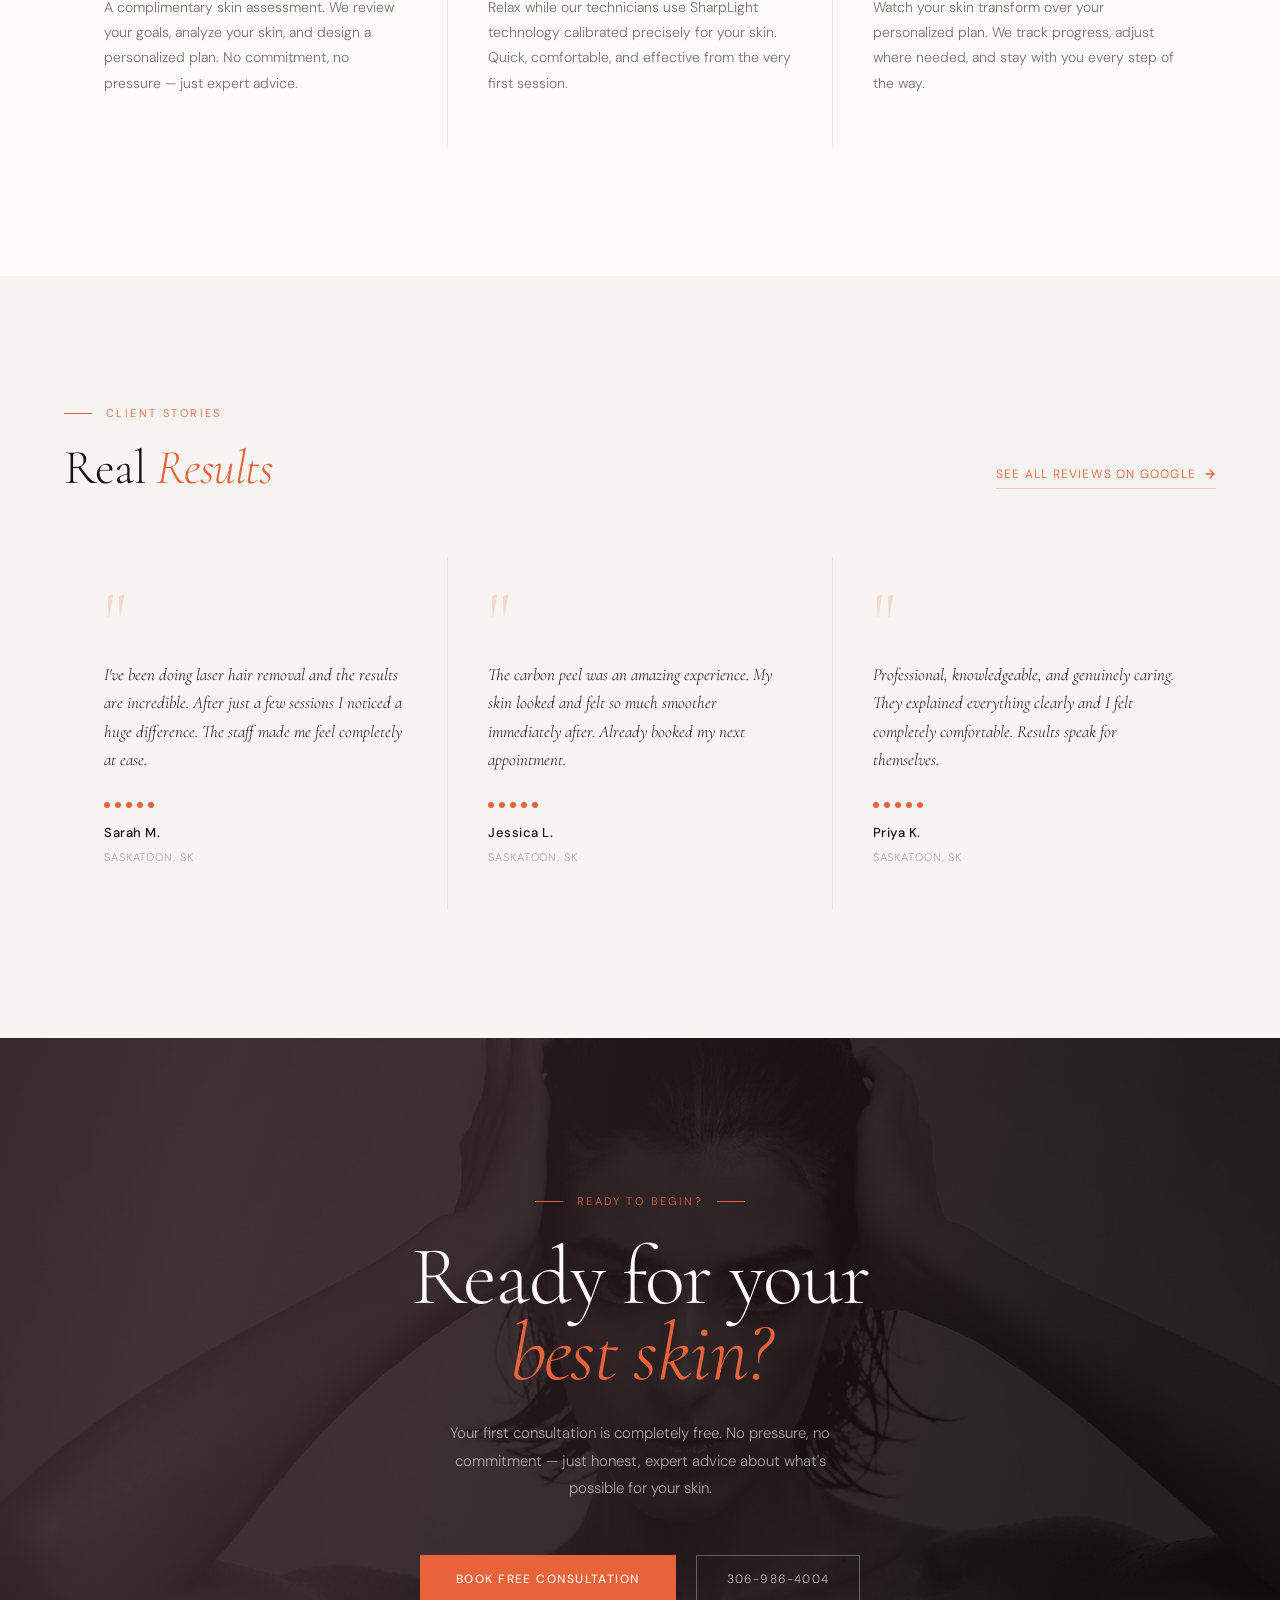
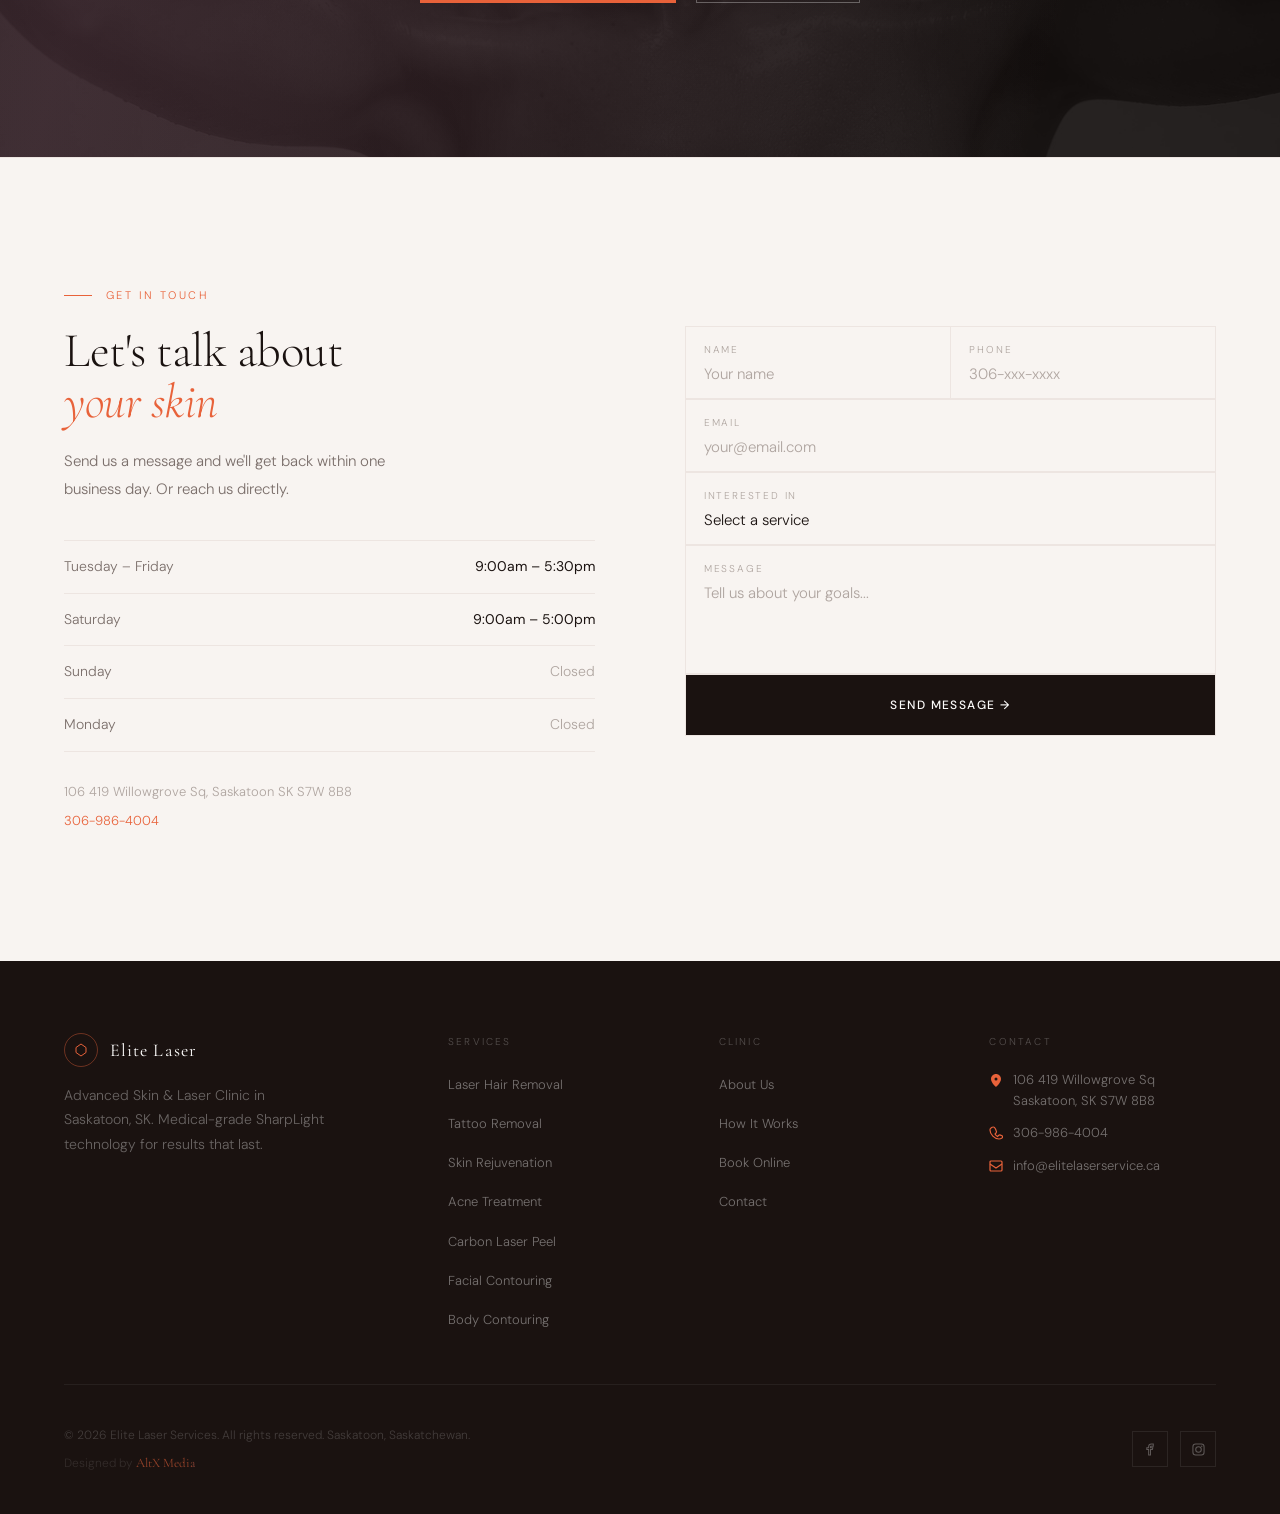
==== commit be1375ab: "Add Google Ads gtag + click-conversion tracking" ====
--- a/index.html
+++ b/index.html
@@ -1337,6 +1337,29 @@
 
 })();
 </script>
+<!-- Google Ads click-conversion tracking -->
+<script>
+(function(){
+  // Paste the label from each Google Ads conversion action below.
+  // Format: 'AW-18193457087/xxxxxxxxxxxxxxxxxx'
+  var CONV = {
+    call:       '',  // Phone Calls
+    book:       'AW-18193457087/6GKDCPugqbYcEL-_qOND',  // Book Now (Squire click)
+    directions: ''   // Get Directions
+  };
+  function fire(sendTo){
+    if(!sendTo || typeof gtag !== 'function') return;
+    gtag('event','conversion',{send_to:sendTo});
+  }
+  document.addEventListener('click', function(e){
+    var el = e.target.closest('a,button'); if(!el) return;
+    var href = el.getAttribute('href') || '';
+    if(href.indexOf('tel:') === 0) fire(CONV.call);
+    else if(href.indexOf('getsquire.com') > -1) fire(CONV.book);
+    else if(href.indexOf('google.com/maps') > -1 || href.indexOf('maps.app.goo') > -1) fire(CONV.directions);
+  }, true);
+})();
+</script>
 </body>
 </html>
 
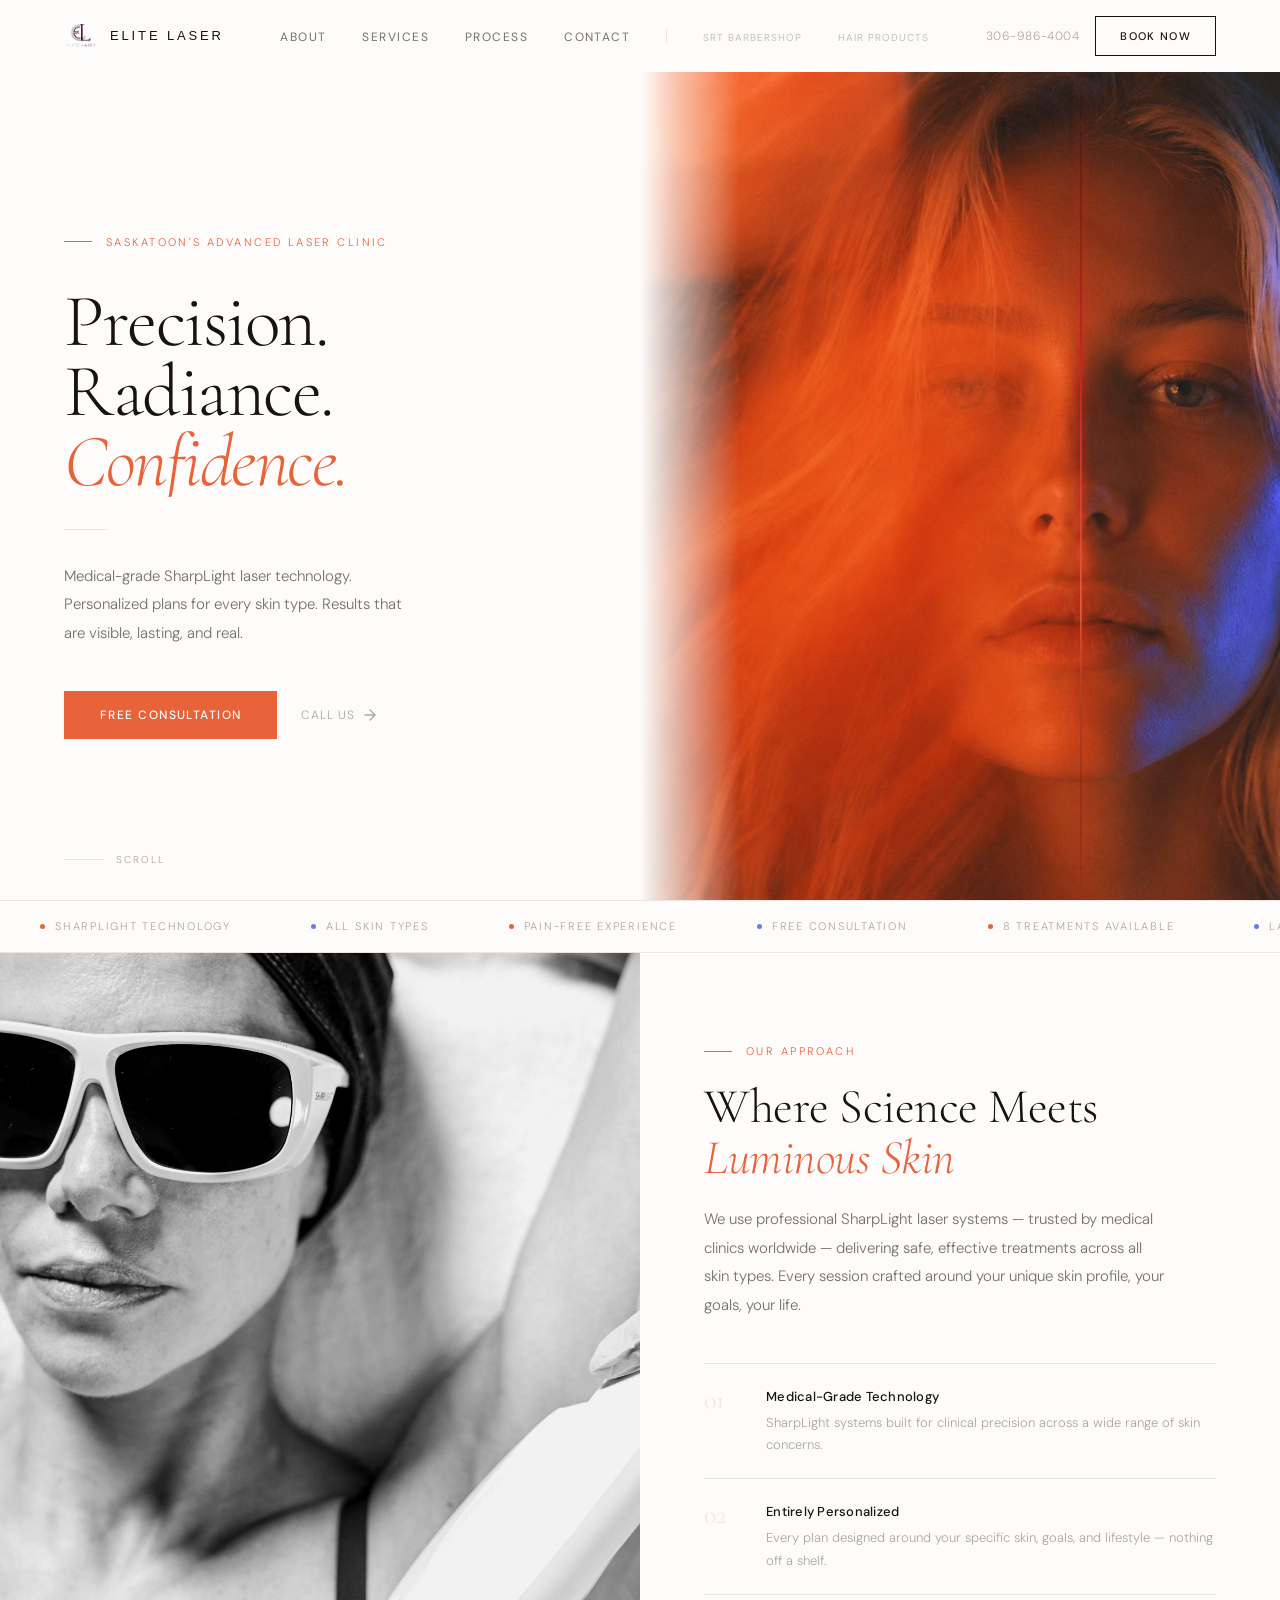
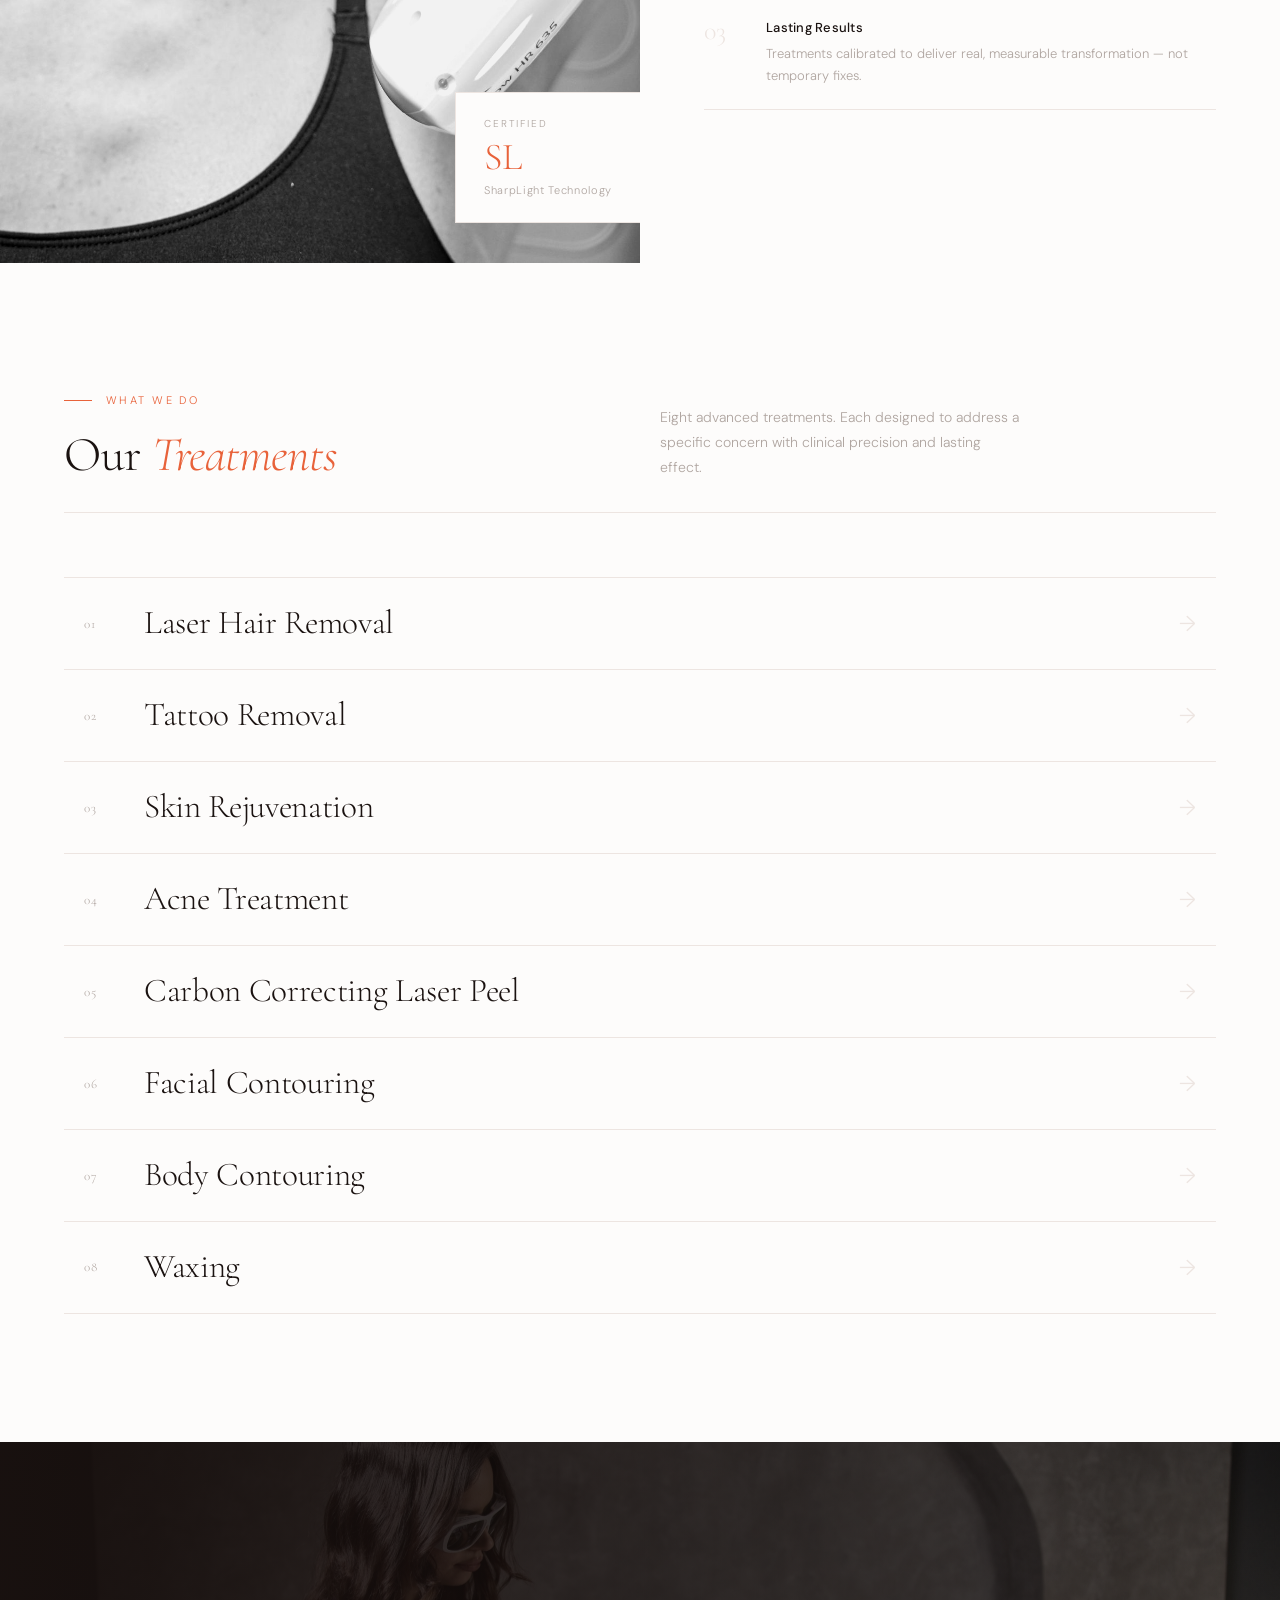
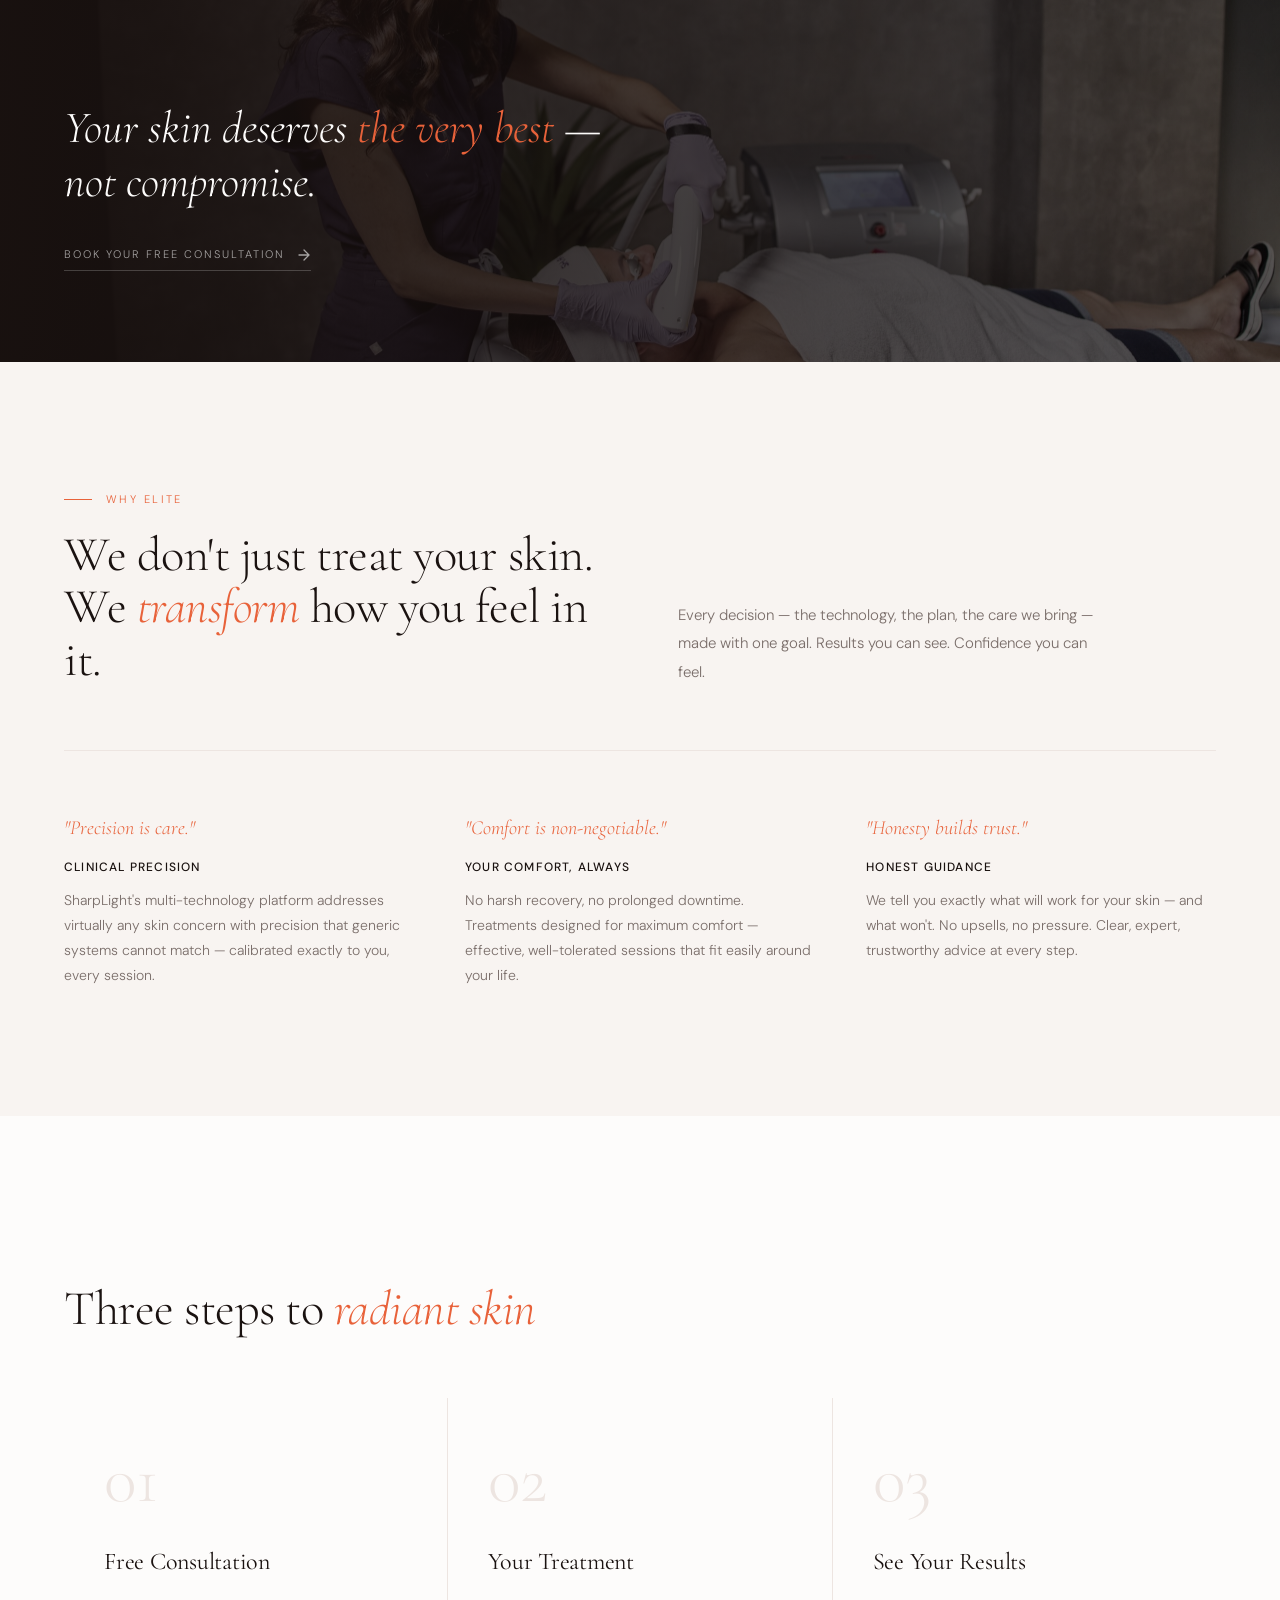
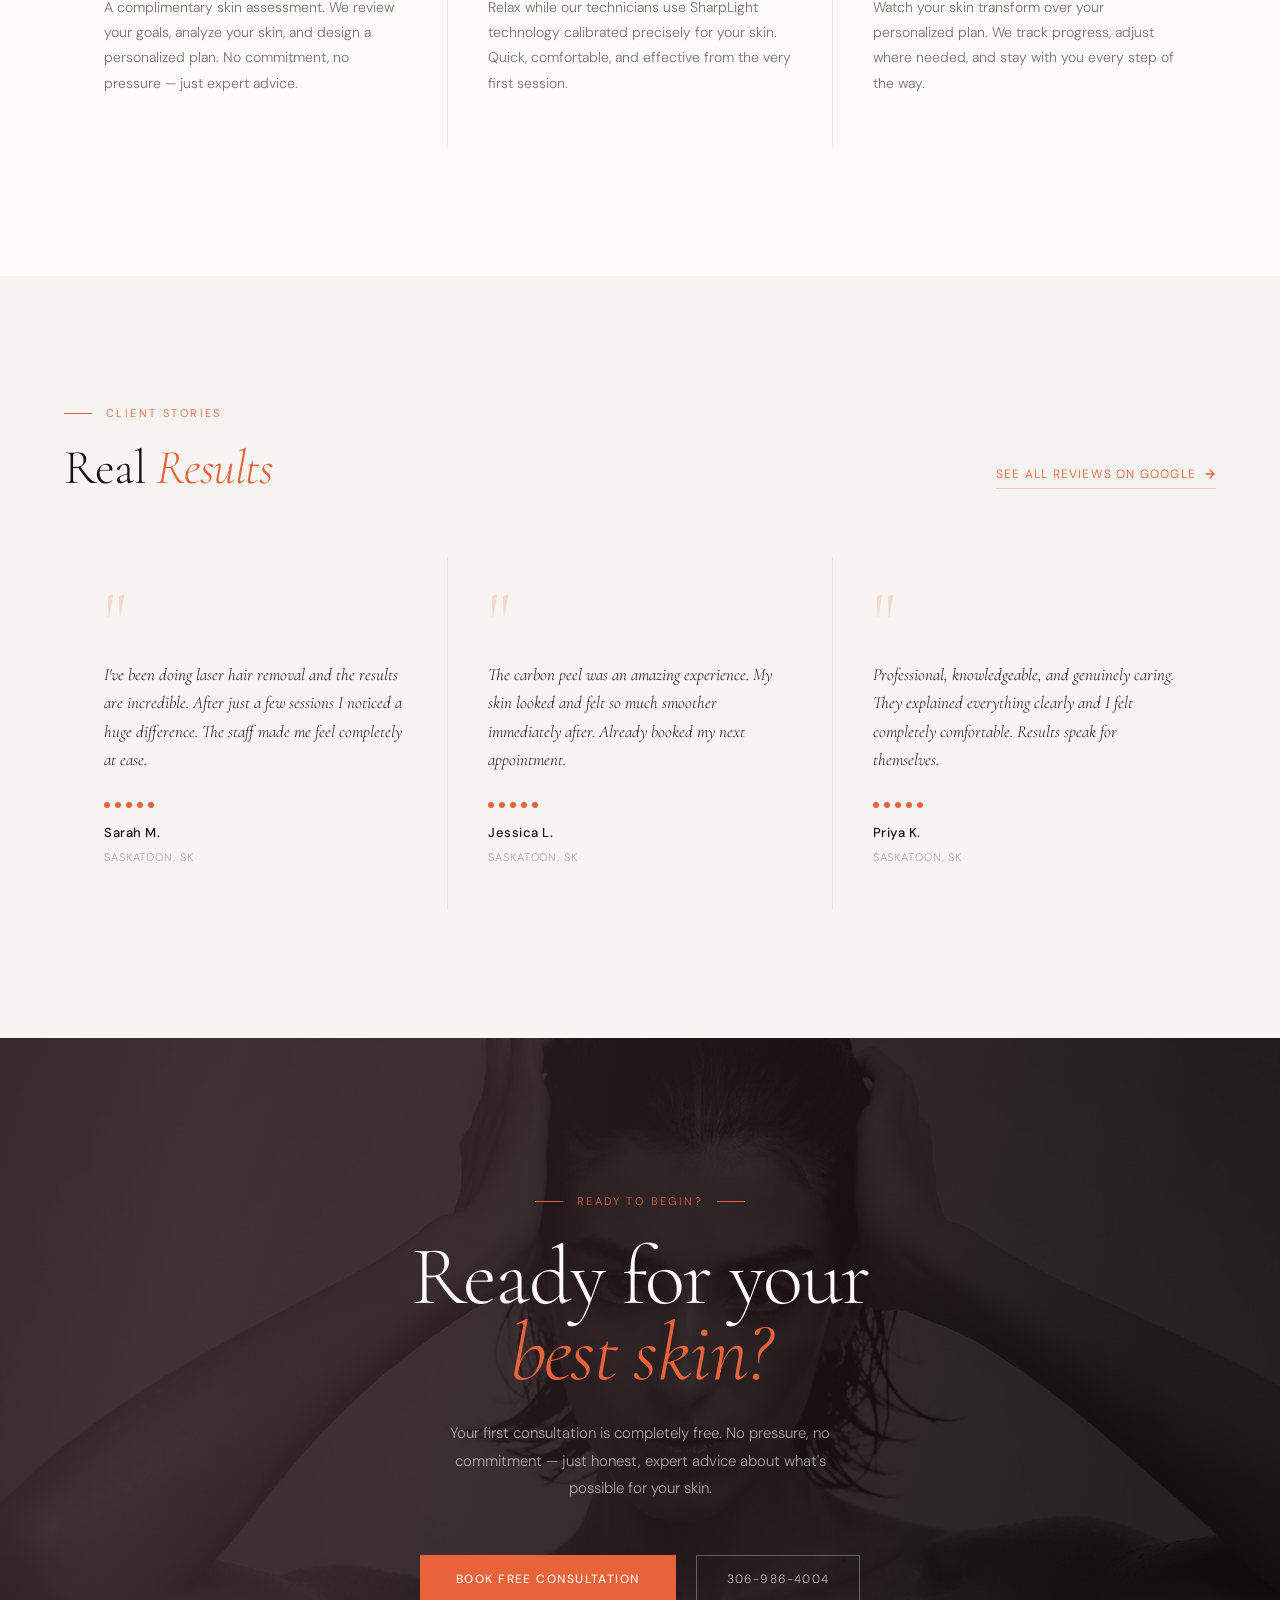
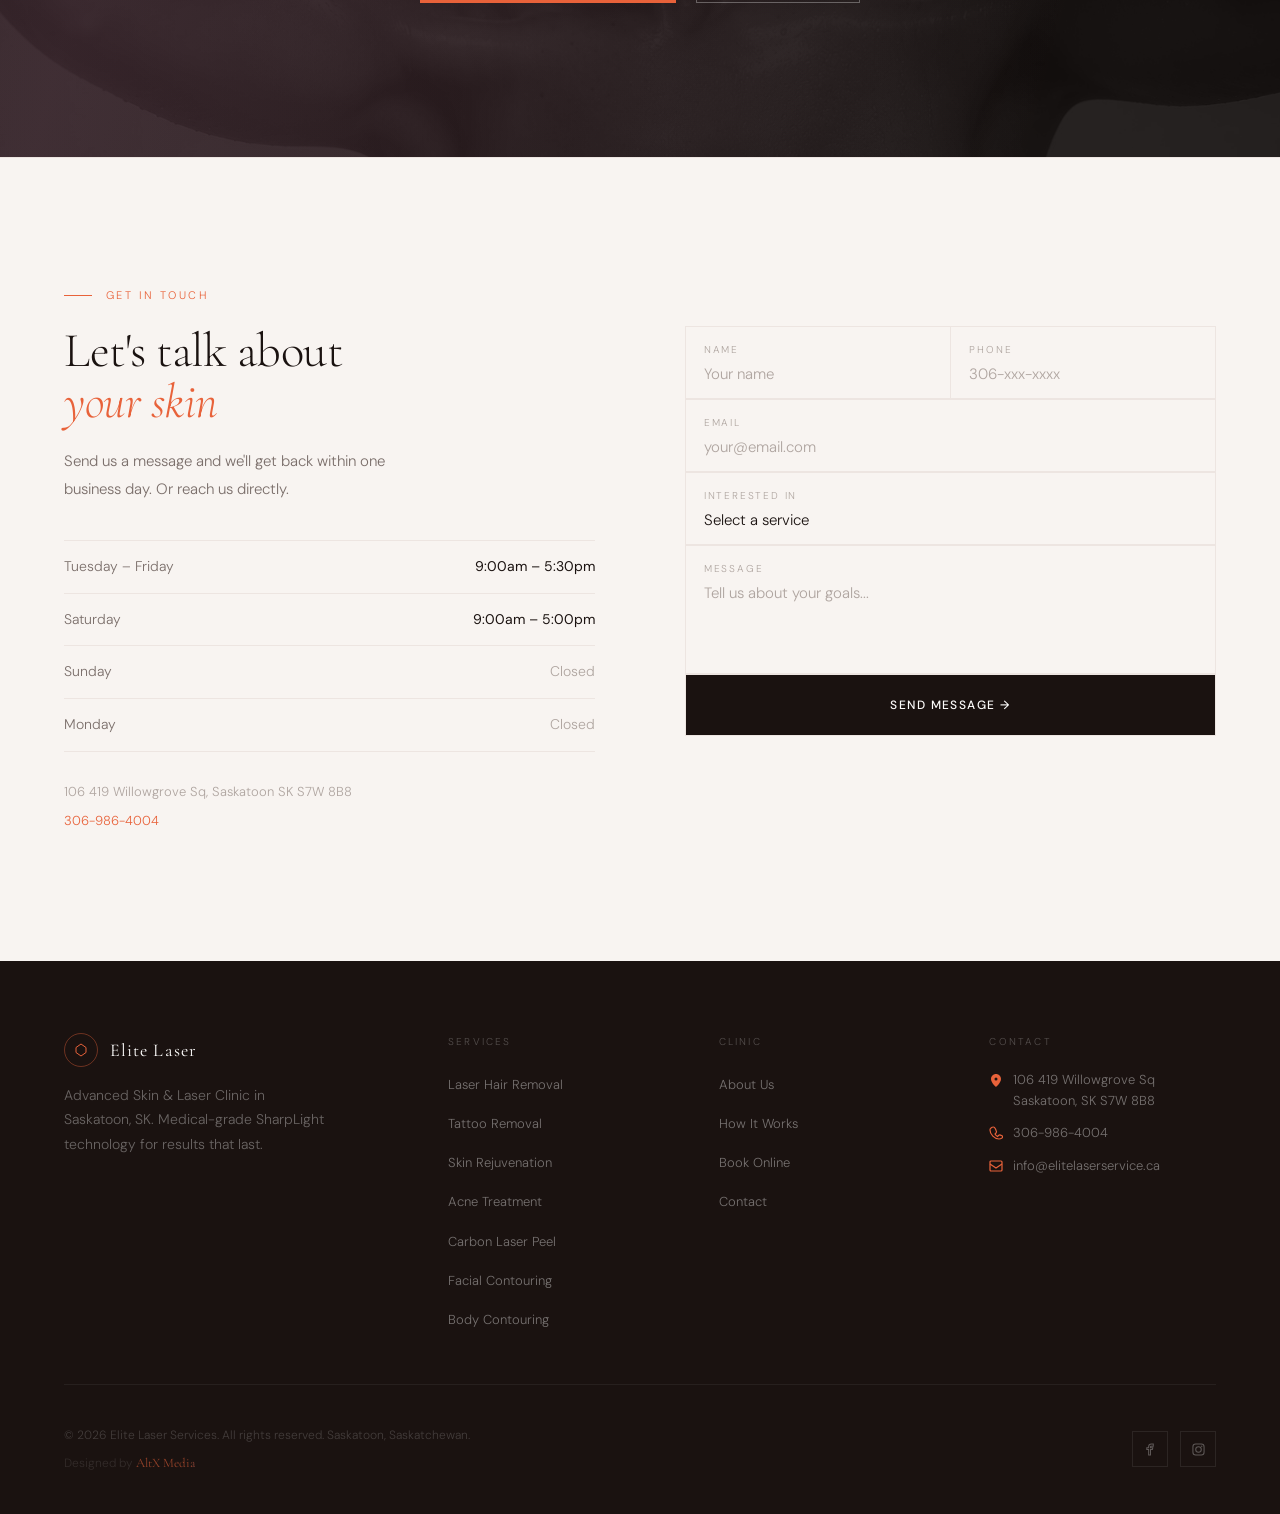
==== commit 7f2462ce: "Add Get Directions conversion label" ====
--- a/index.html
+++ b/index.html
@@ -1345,7 +1345,7 @@
   var CONV = {
     call:       '',  // Phone Calls
     book:       'AW-18193457087/6GKDCPugqbYcEL-_qOND',  // Book Now (Squire click)
-    directions: ''   // Get Directions
+    directions: 'AW-18193457087/3un9CJX5g74cEL-_qOND'   // Get Directions
   };
   function fire(sendTo){
     if(!sendTo || typeof gtag !== 'function') return;
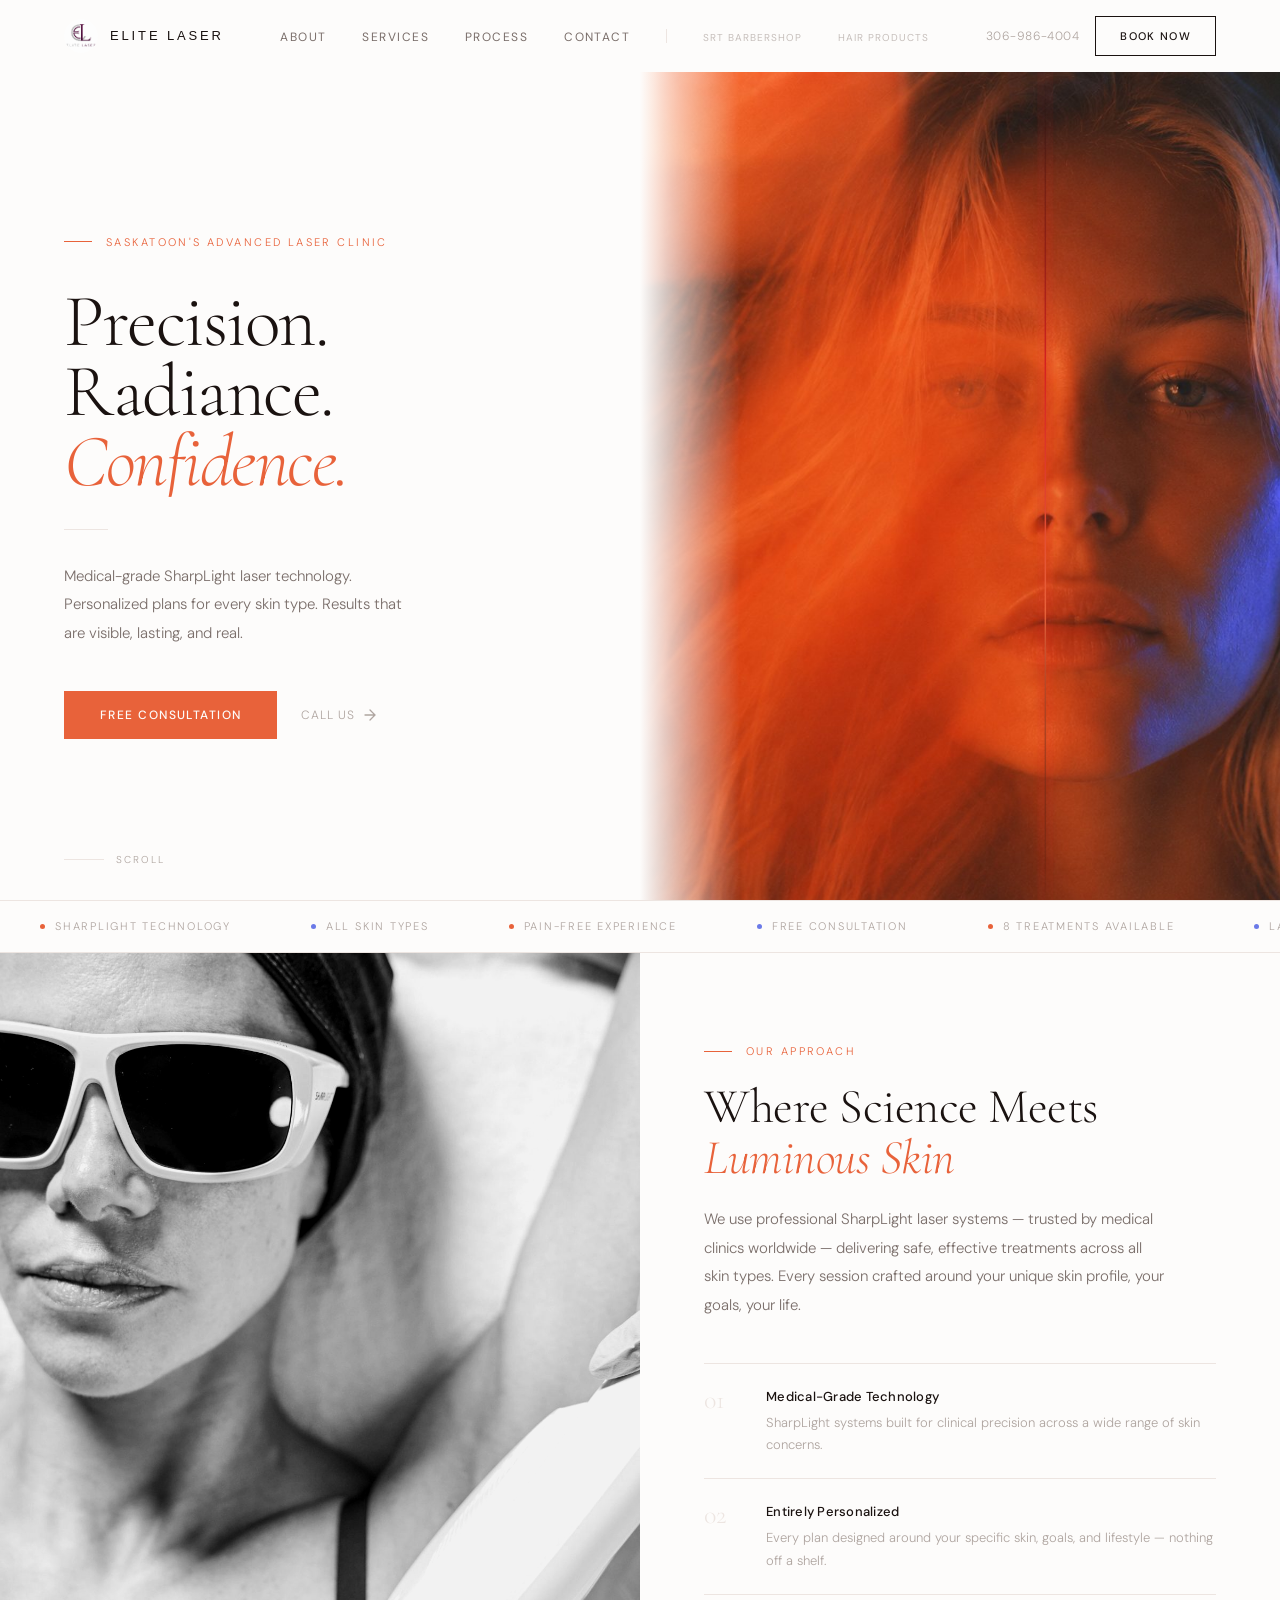
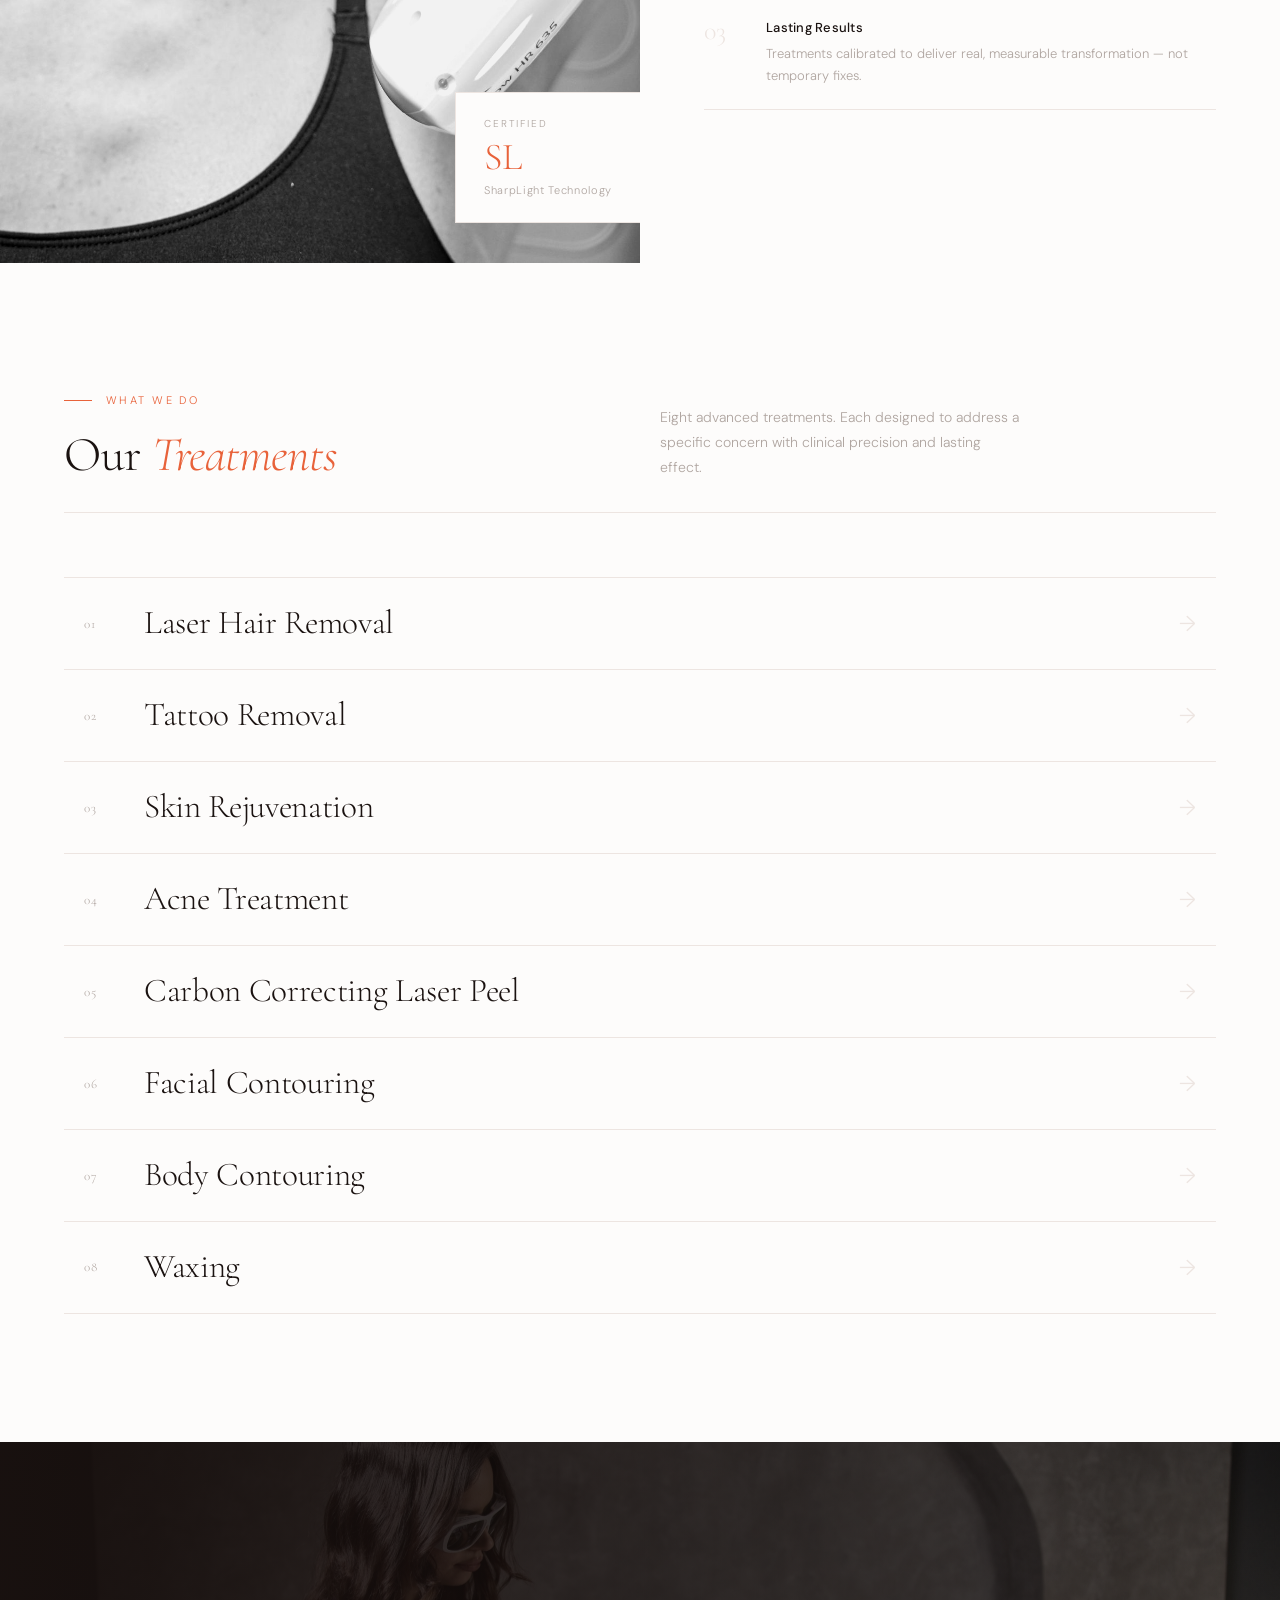
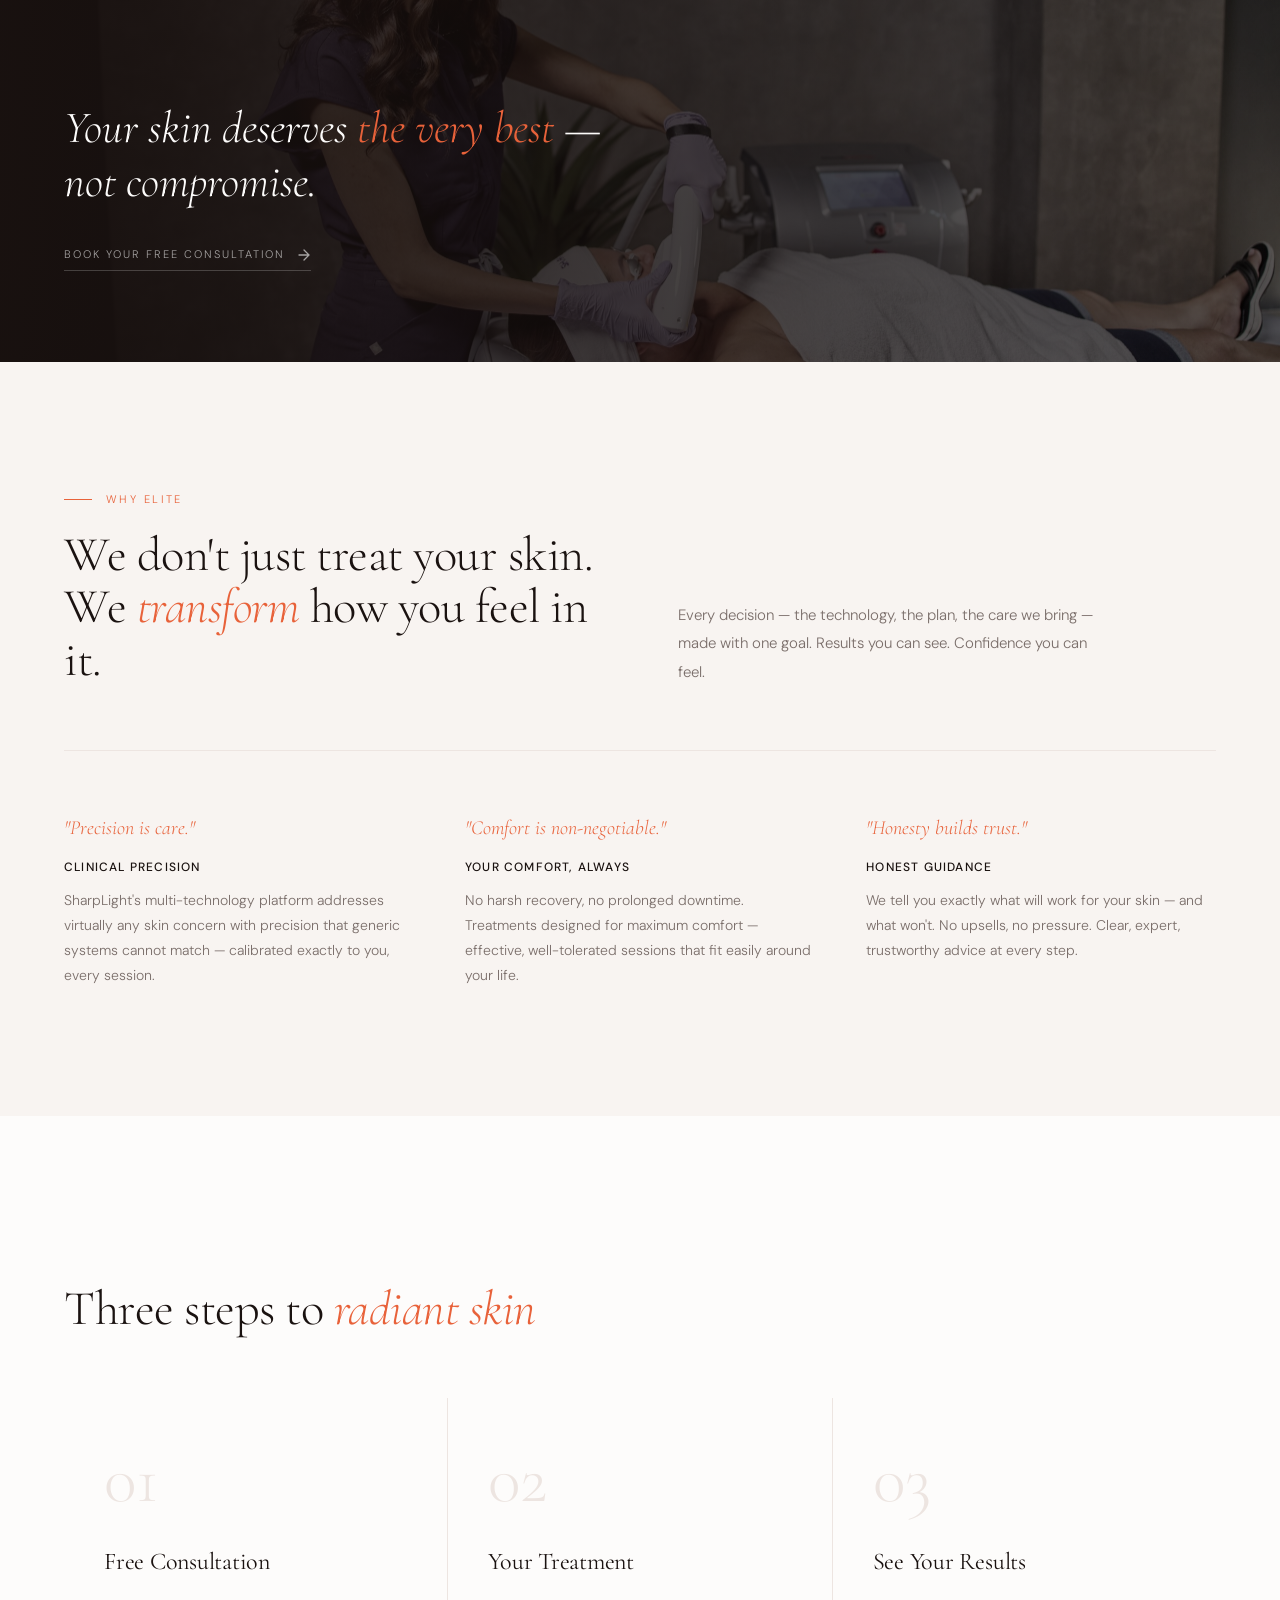
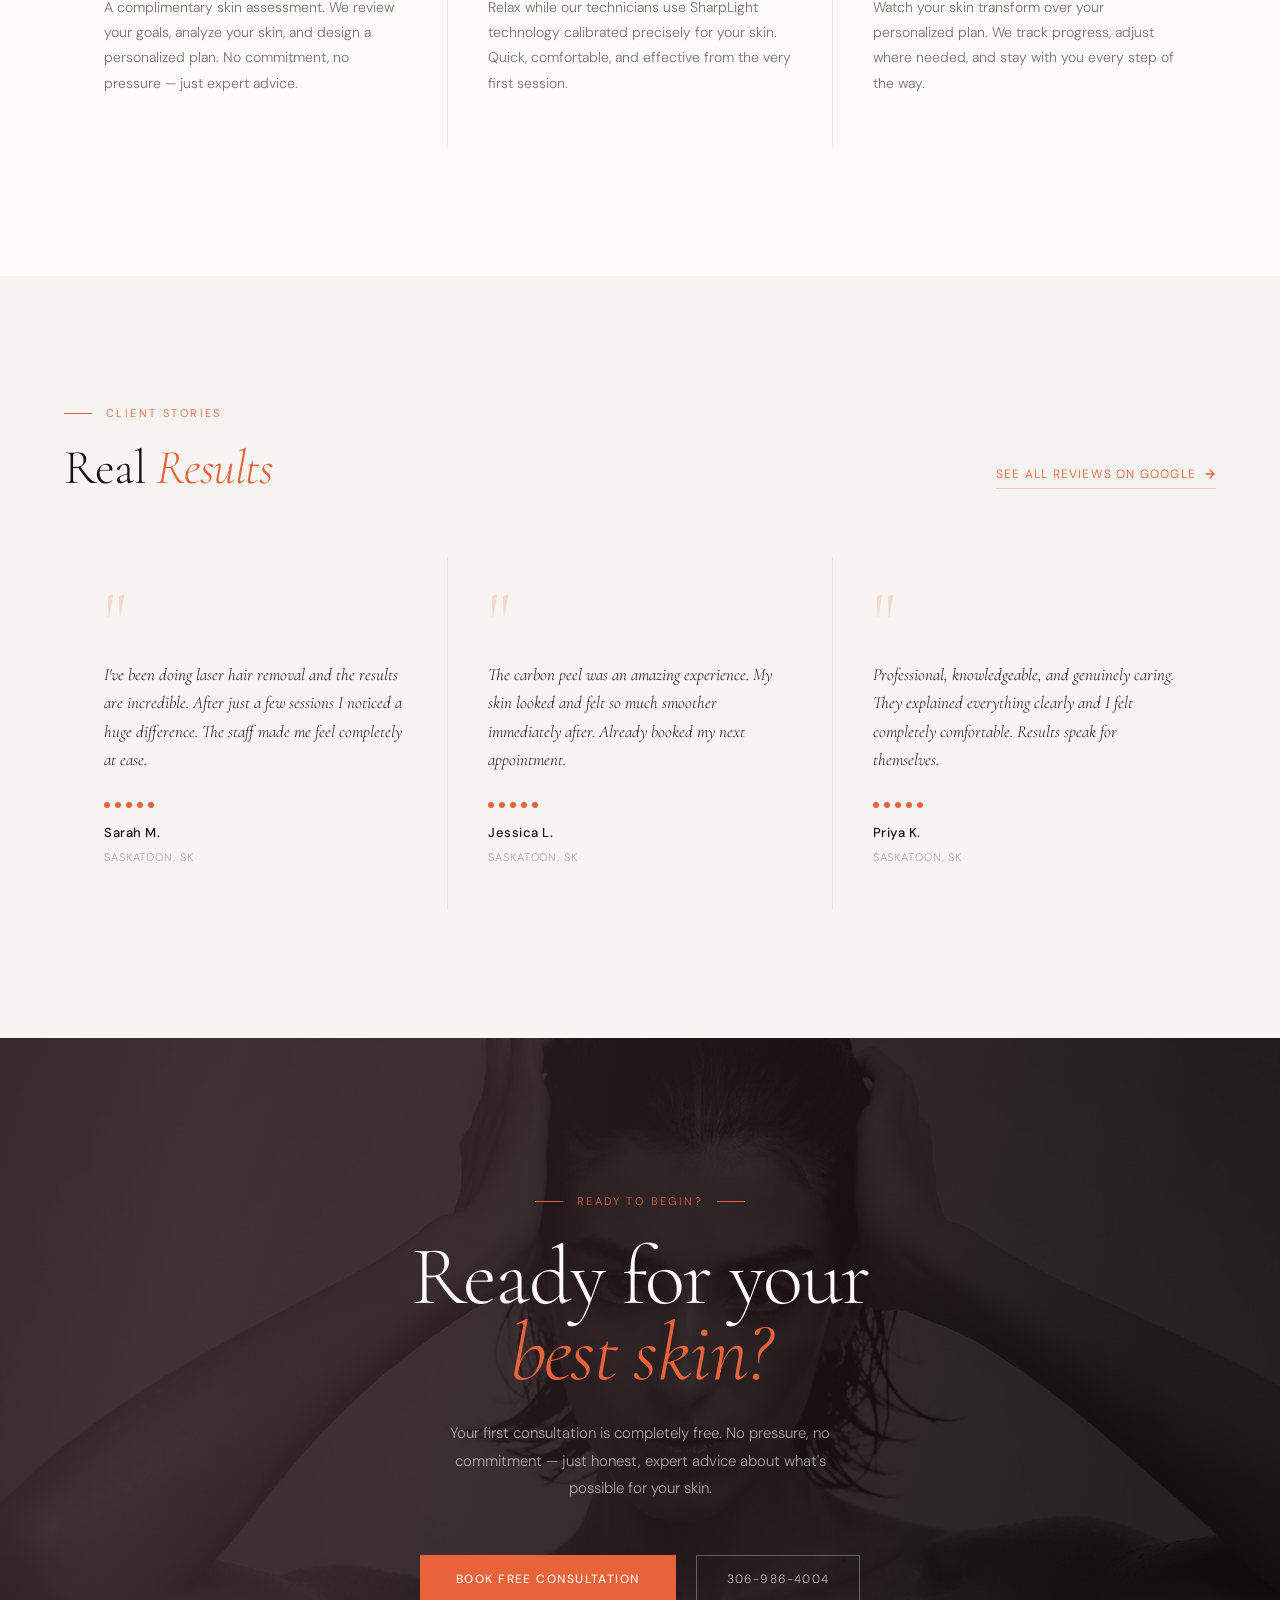
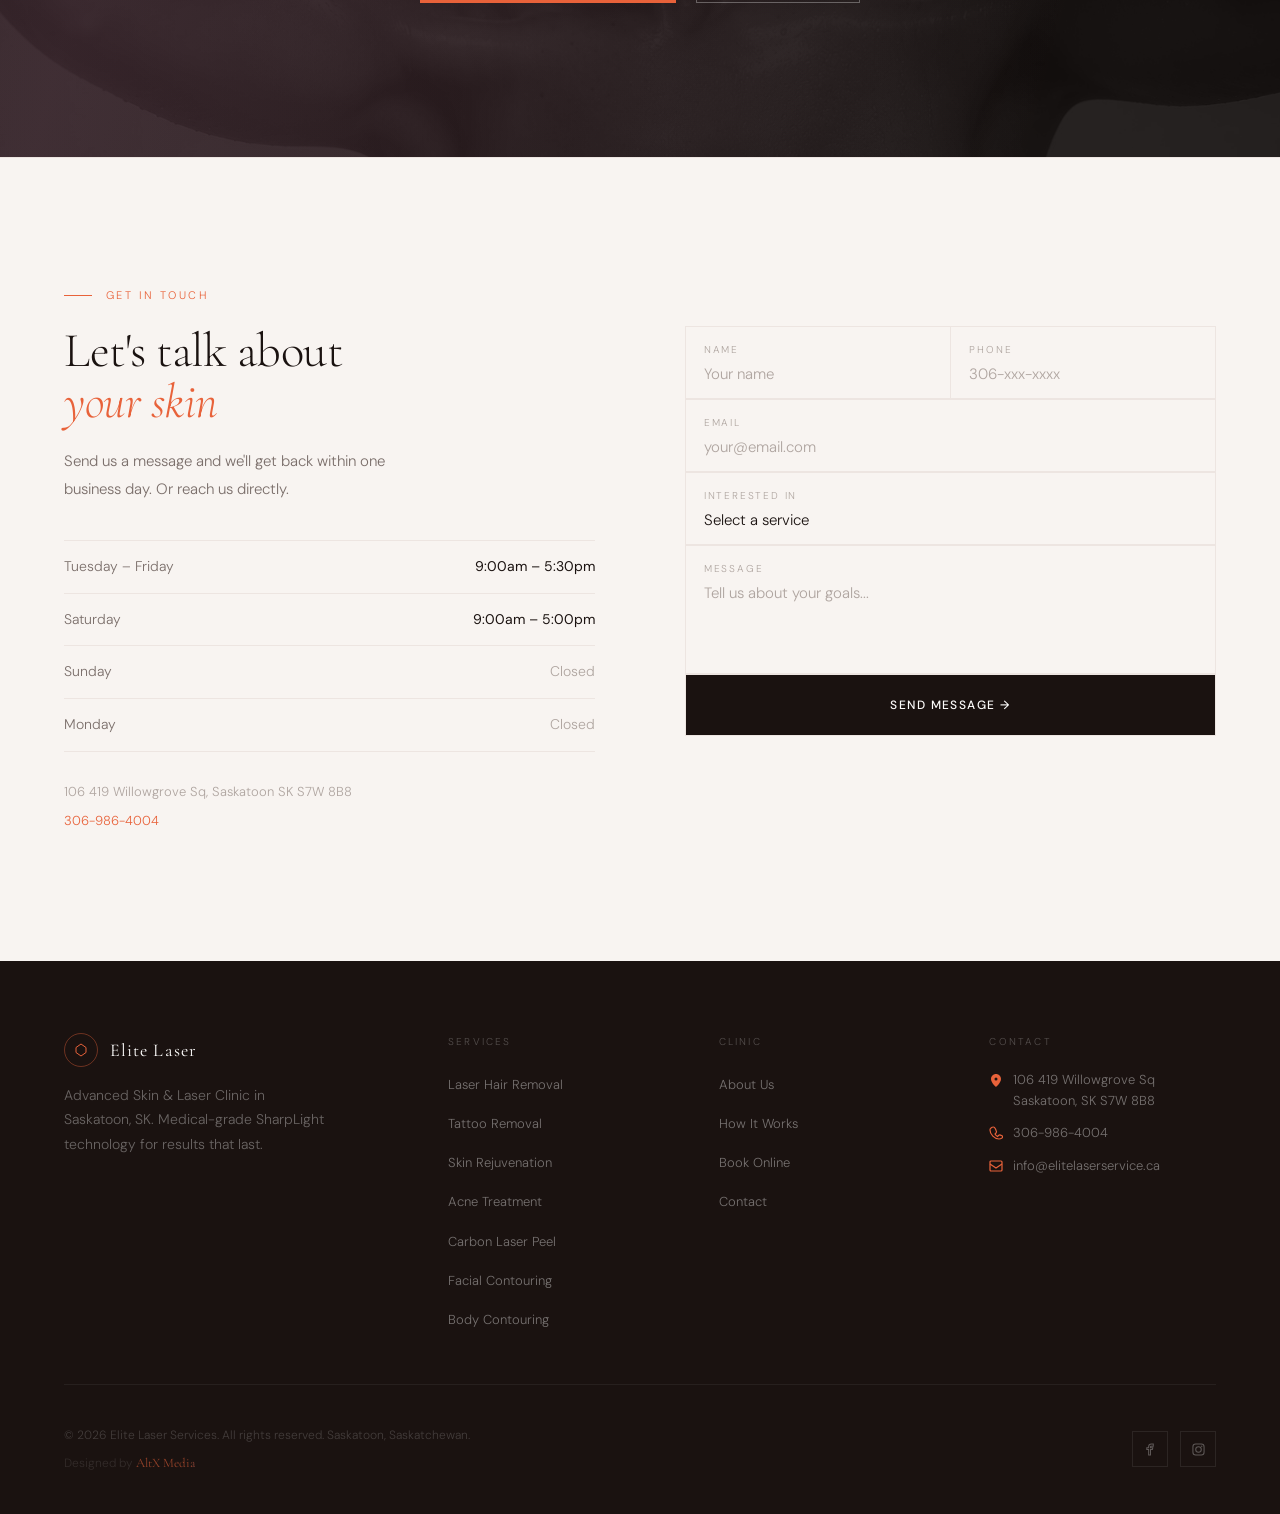
==== commit c0ffe7a5: "Add all EL conversion labels (call, book, directions)" ====
--- a/index.html
+++ b/index.html
@@ -1343,7 +1343,7 @@
   // Paste the label from each Google Ads conversion action below.
   // Format: 'AW-18193457087/xxxxxxxxxxxxxxxxxx'
   var CONV = {
-    call:       '',  // Phone Calls
+    call:       'AW-18193457087/lsuvCMiG7r0cEL-_qOND',  // Phone Calls
     book:       'AW-18193457087/6GKDCPugqbYcEL-_qOND',  // Book Now (Squire click)
     directions: 'AW-18193457087/3un9CJX5g74cEL-_qOND'   // Get Directions
   };
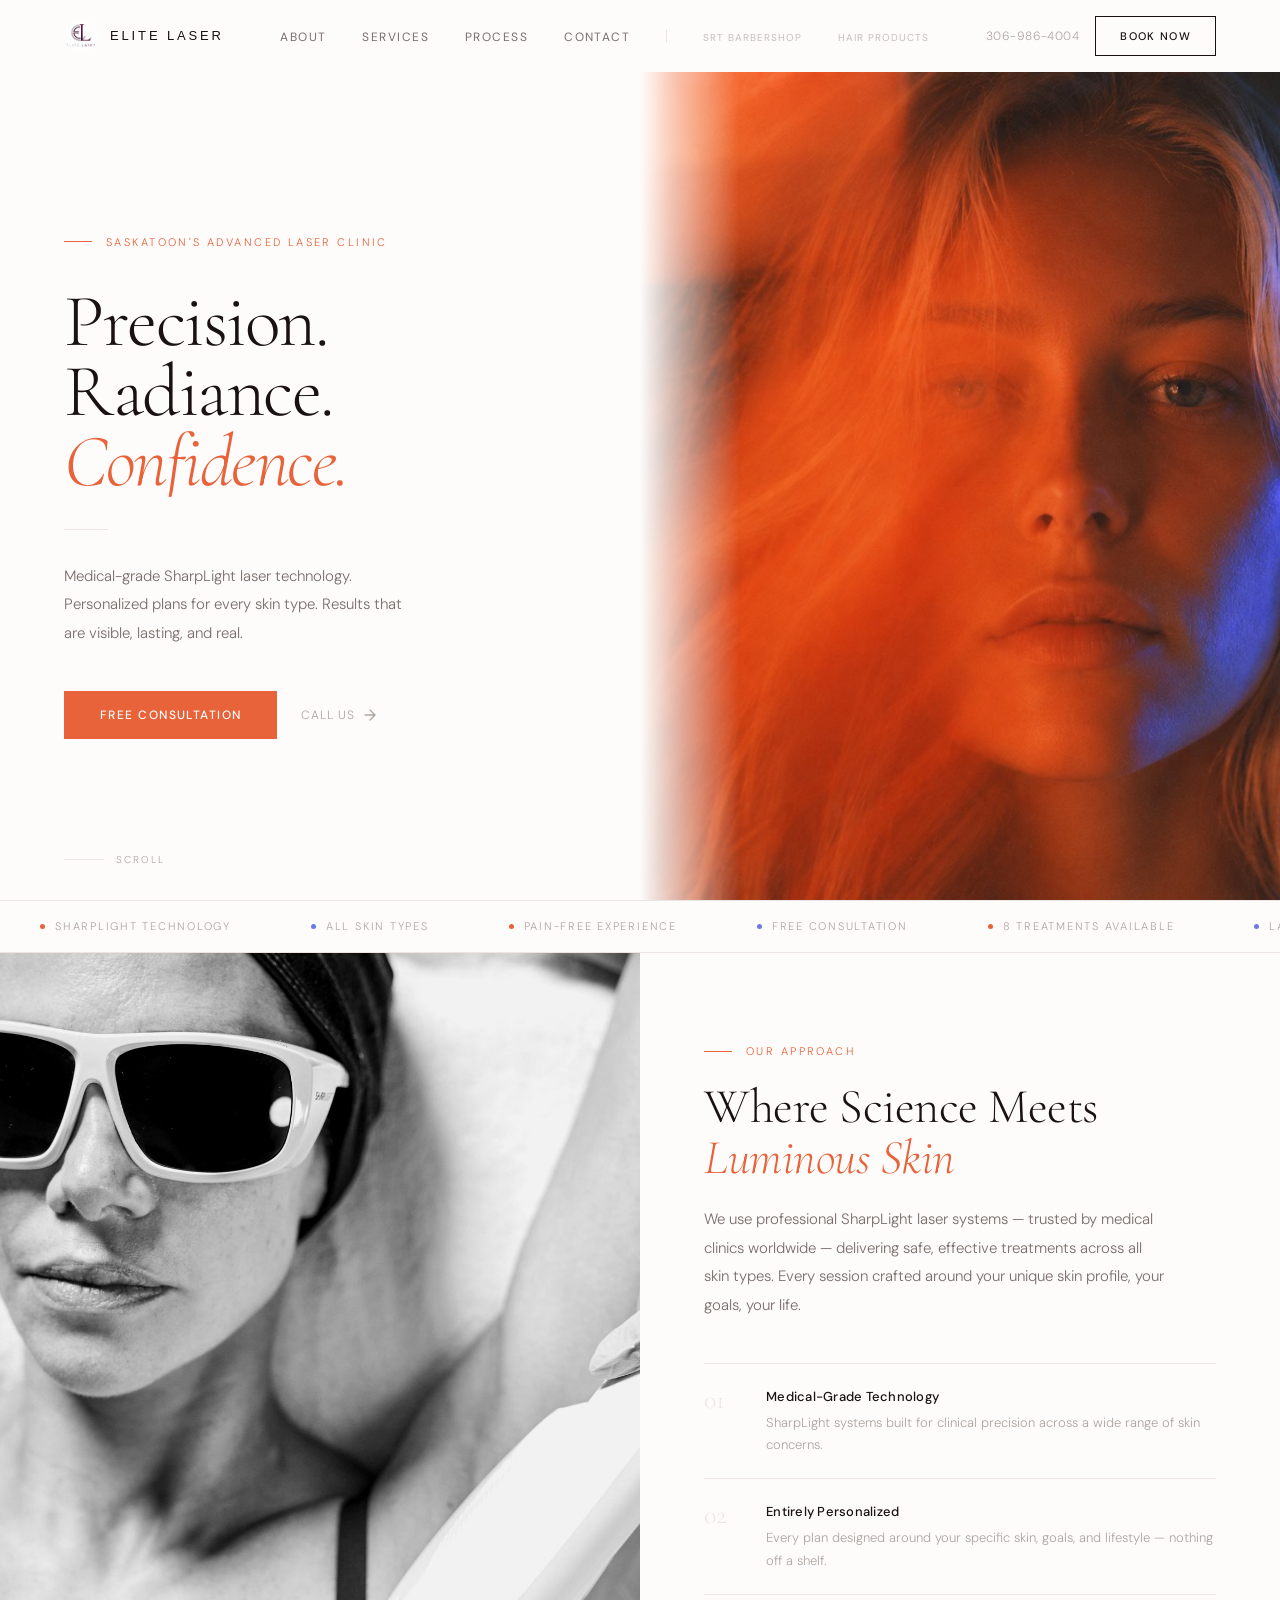
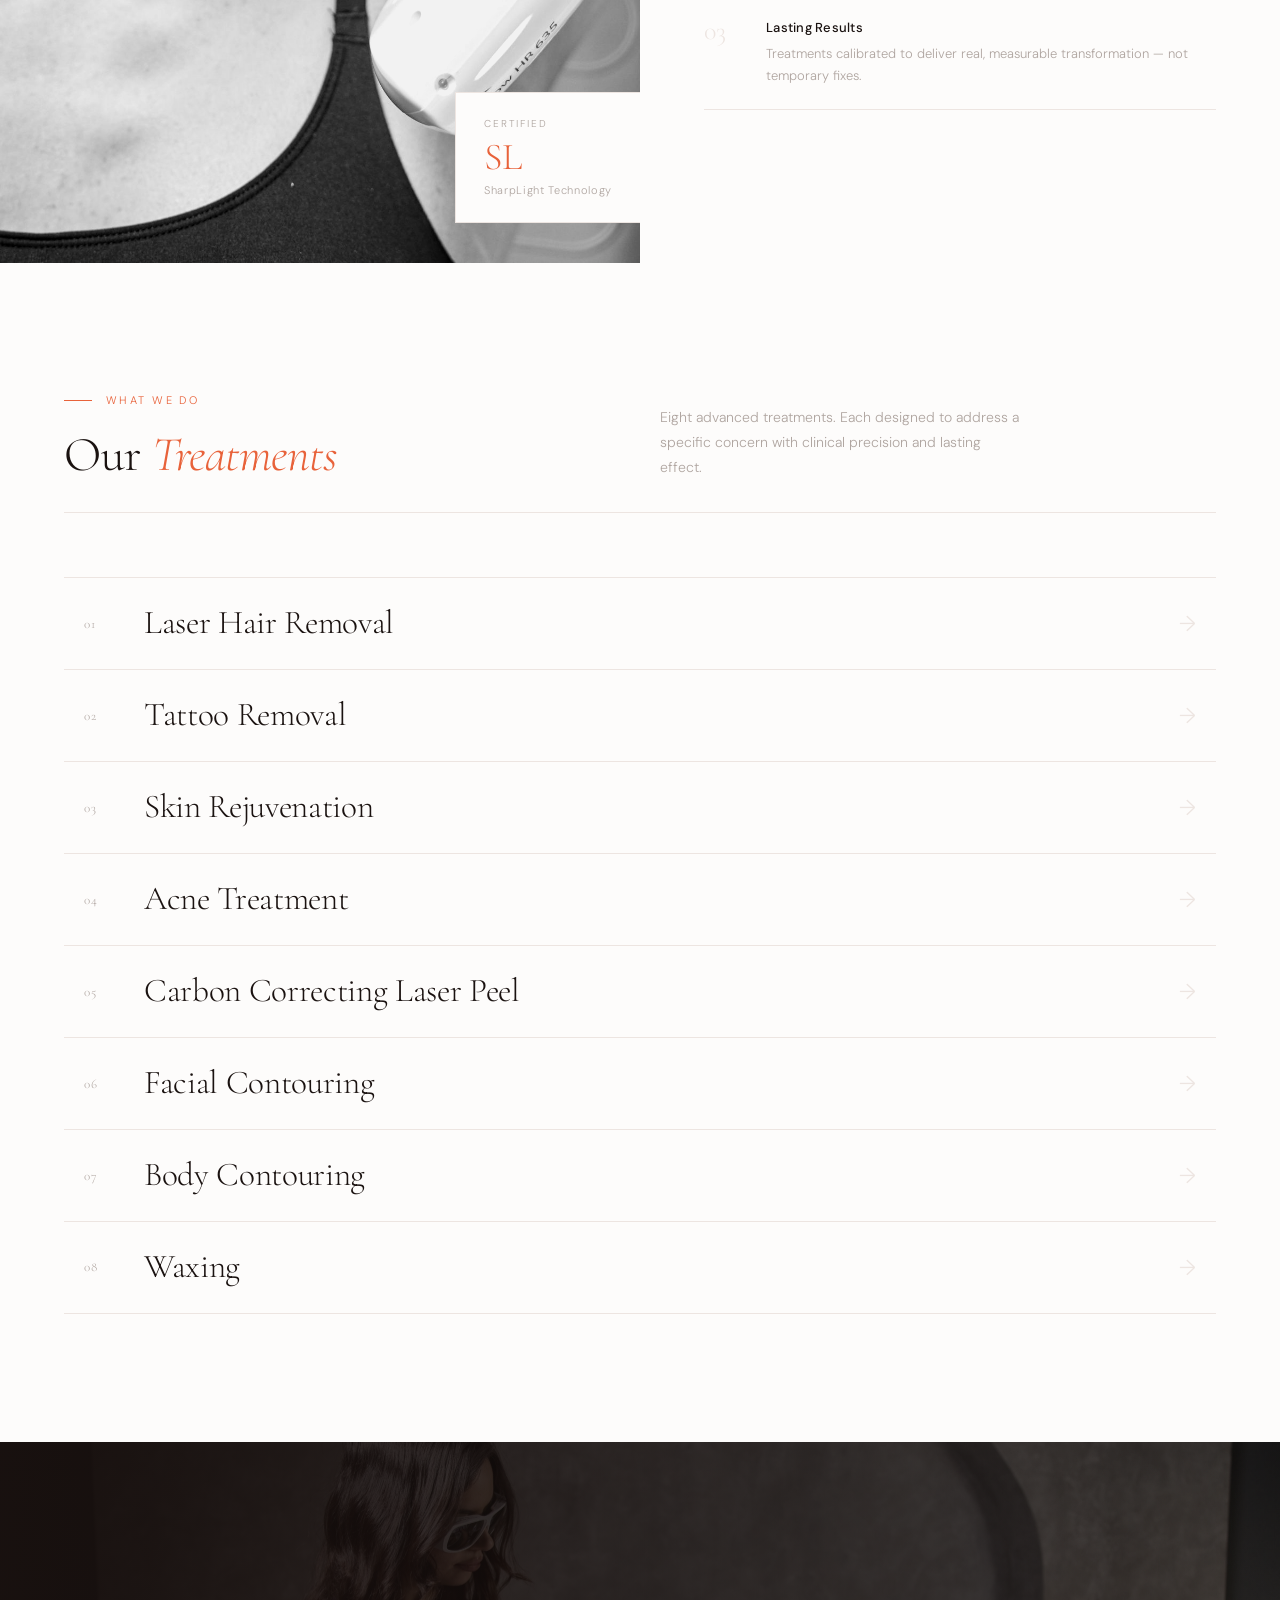
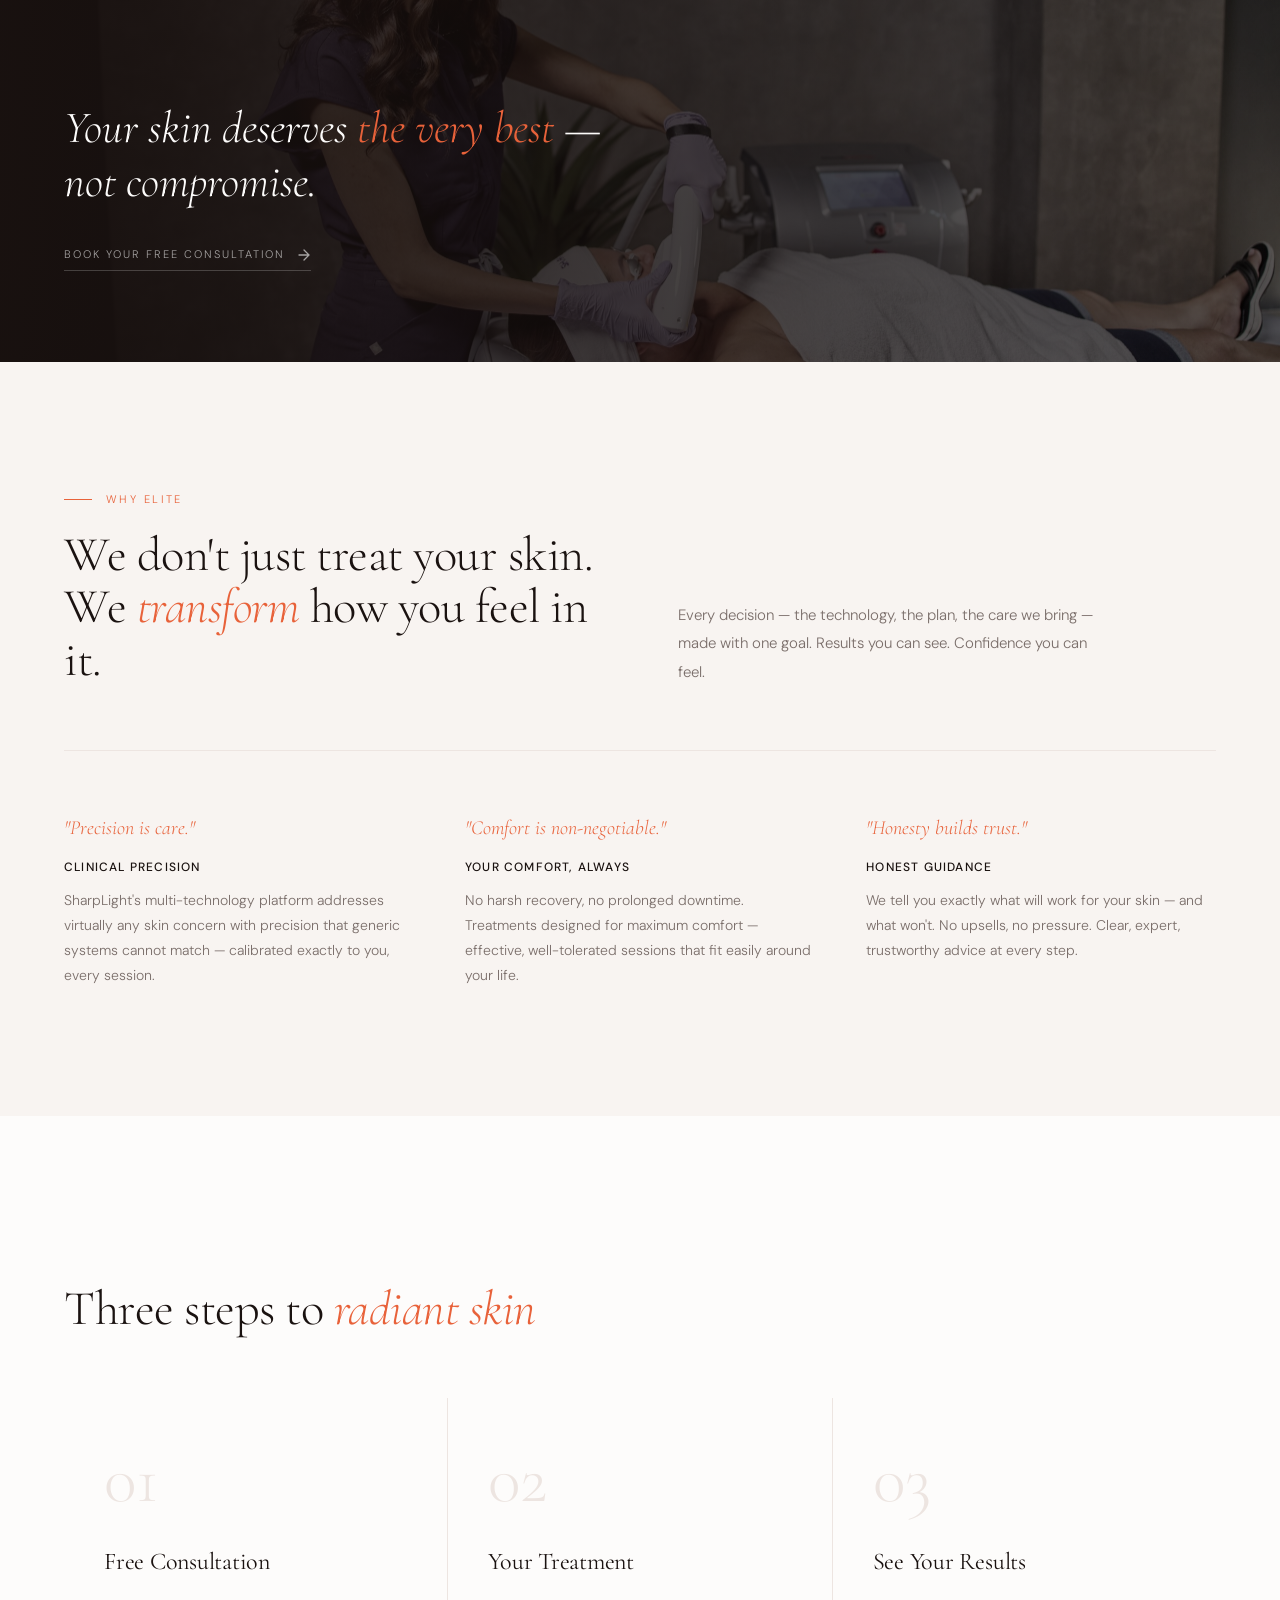
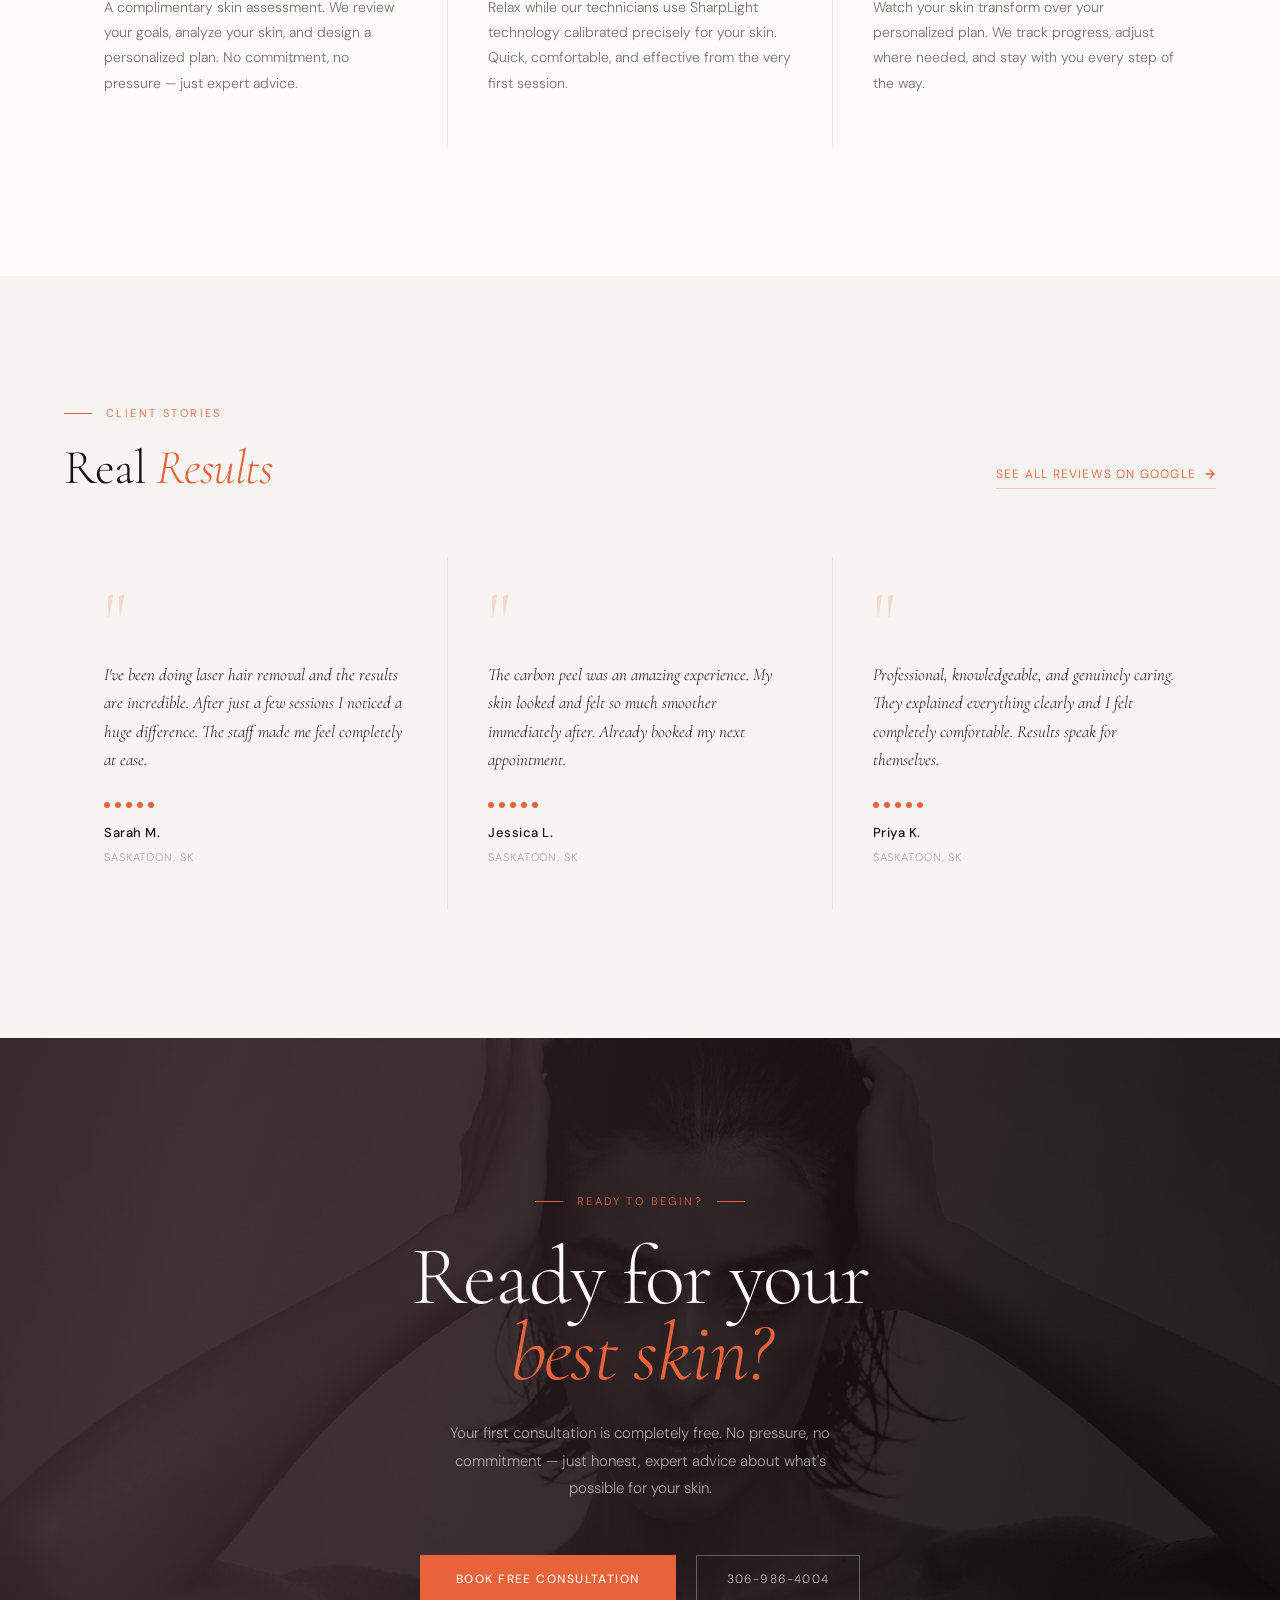
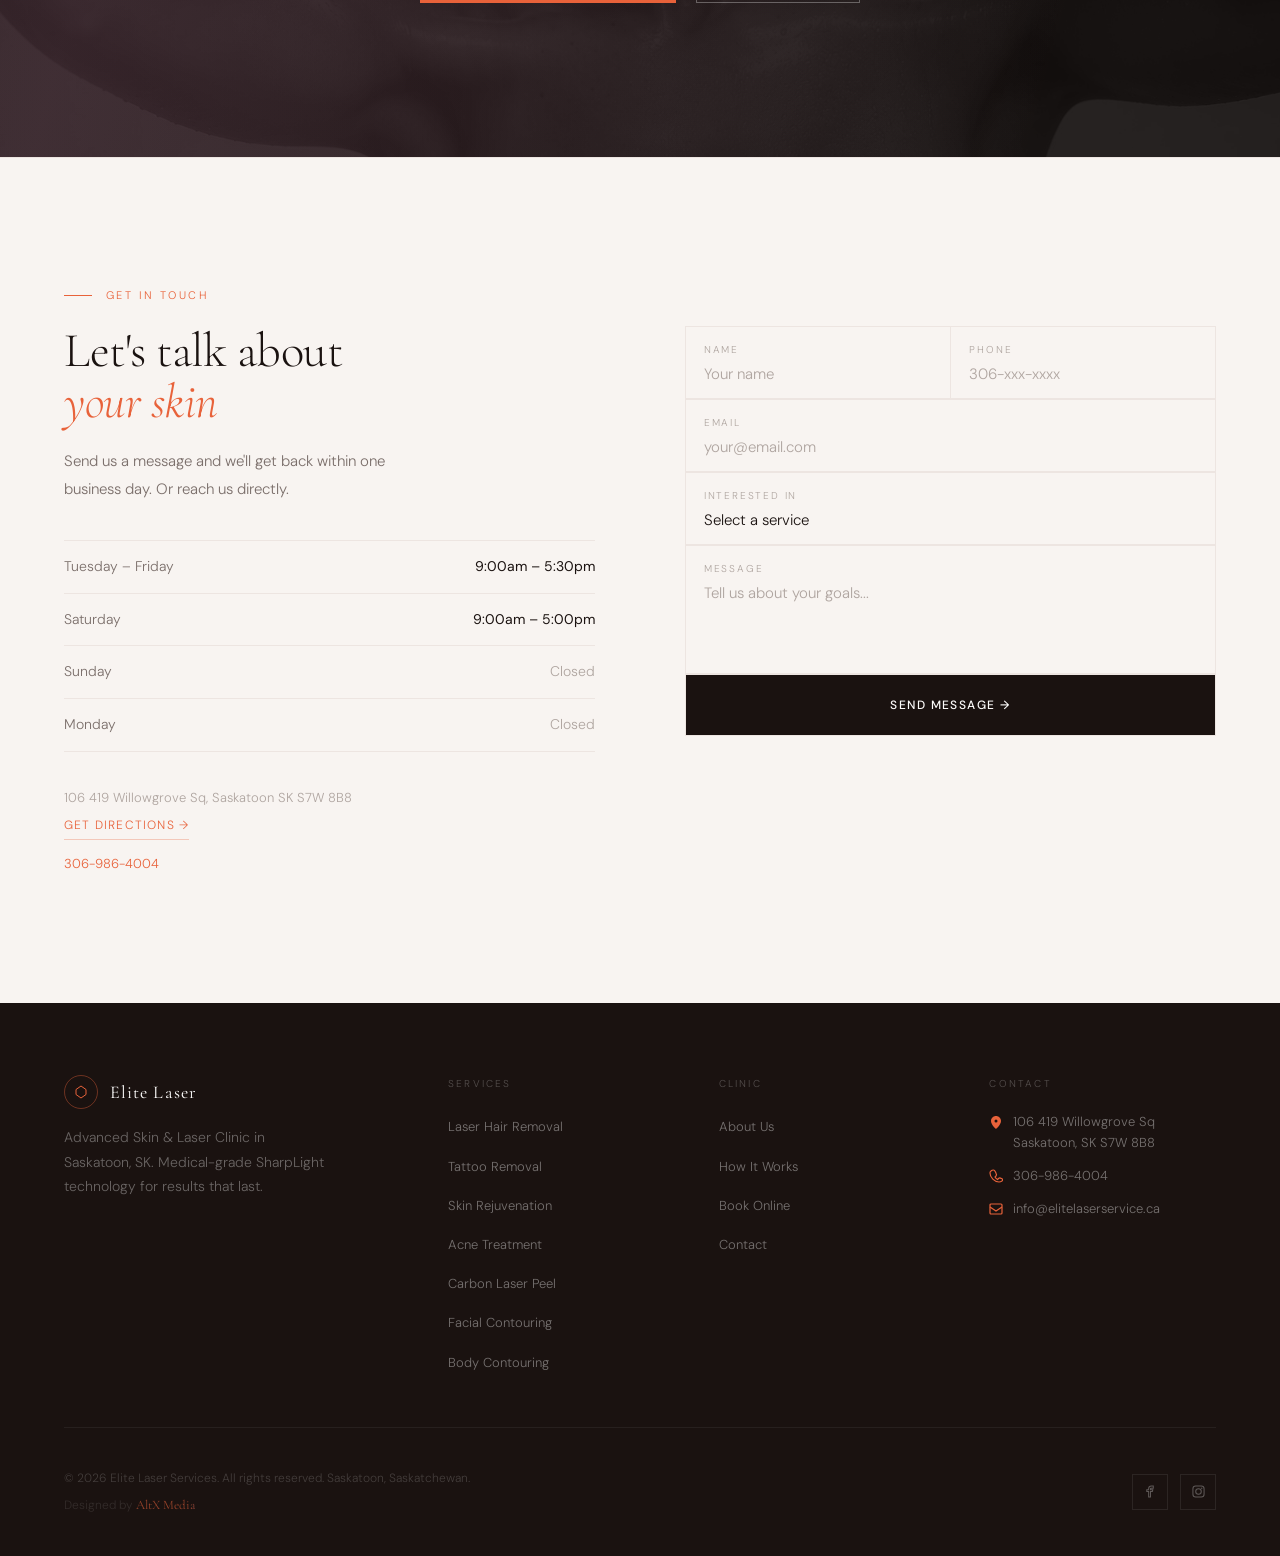
==== commit f8ce654a: "Make address a clickable Get Directions maps link" ====
--- a/index.html
+++ b/index.html
@@ -866,7 +866,8 @@
         <div class="hr-row"><span class="hr-day">Monday</span><span class="hr-closed">Closed</span></div>
       </div>
       <div class="contact-addr rv d3">
-        106 419 Willowgrove Sq, Saskatoon SK S7W 8B8<br/>
+        <a href="https://www.google.com/maps/dir/?api=1&destination=Elite+Laser+Services%2C+106+419+Willowgrove+Square%2C+Saskatoon%2C+SK+S7W+8B8" target="_blank" rel="noopener" style="color:inherit;text-decoration:none">106 419 Willowgrove Sq, Saskatoon SK S7W 8B8</a><br/>
+        <a href="https://www.google.com/maps/dir/?api=1&destination=Elite+Laser+Services%2C+106+419+Willowgrove+Square%2C+Saskatoon%2C+SK+S7W+8B8" target="_blank" rel="noopener" style="color:var(--fire);text-decoration:none;font-size:12px;letter-spacing:.1em;text-transform:uppercase;border-bottom:1px solid var(--fire-b);padding-bottom:2px;display:inline-block;margin:6px 0">Get Directions &#8594;</a><br/>
         <a href="tel:3069864004">306-986-4004</a>
       </div>
     </div>
@@ -928,7 +929,7 @@
       </div>
       <div>
         <p class="foot-col-h">Contact</p>
-        <div class="foot-ci"><svg width="14" height="14" viewBox="0 0 14 14" fill="none"><path d="M7 1C4.24 1 2 3.24 2 6c0 3.75 5 8 5 8s5-4.25 5-8c0-2.76-2.24-5-5-5zm0 6.5a1.5 1.5 0 110-3 1.5 1.5 0 010 3z" fill="currentColor"/></svg><span>106 419 Willowgrove Sq<br/>Saskatoon, SK S7W 8B8</span></div>
+        <div class="foot-ci"><svg width="14" height="14" viewBox="0 0 14 14" fill="none"><path d="M7 1C4.24 1 2 3.24 2 6c0 3.75 5 8 5 8s5-4.25 5-8c0-2.76-2.24-5-5-5zm0 6.5a1.5 1.5 0 110-3 1.5 1.5 0 010 3z" fill="currentColor"/></svg><a href="https://www.google.com/maps/dir/?api=1&destination=Elite+Laser+Services%2C+106+419+Willowgrove+Square%2C+Saskatoon%2C+SK+S7W+8B8" target="_blank" rel="noopener" style="color:inherit;text-decoration:none"><span>106 419 Willowgrove Sq<br/>Saskatoon, SK S7W 8B8</span></a></div>
         <div class="foot-ci"><svg width="14" height="14" viewBox="0 0 14 14" fill="none"><path d="M2 2C2 2 3 1 4.5 1 5.5 1 6 2 6.5 3L7.3 5C7.6 5.7 7.4 6.5 7 7L6 8C6.5 9 7.5 10 8.5 10.5L9.5 9.5C10 9 10.8 8.8 11.5 9.1L13 9.8C14 10.3 13.5 12 13 12 13 12 11.5 13 10 13 5.5 13 1 8.5 1 4 1 2.5 2 2 2 2Z" stroke="currentColor" stroke-width="1.2" fill="none"/></svg><a href="tel:3069864004">306-986-4004</a></div>
         <div class="foot-ci"><svg width="14" height="14" viewBox="0 0 14 14" fill="none"><rect x="1" y="2" width="12" height="10" rx="1" stroke="currentColor" stroke-width="1.2"/><path d="M1 5l6 4 6-4" stroke="currentColor" stroke-width="1.2"/></svg><a href="mailto:info@elitelaserservice.ca">info@elitelaserservice.ca</a></div>
       </div>
